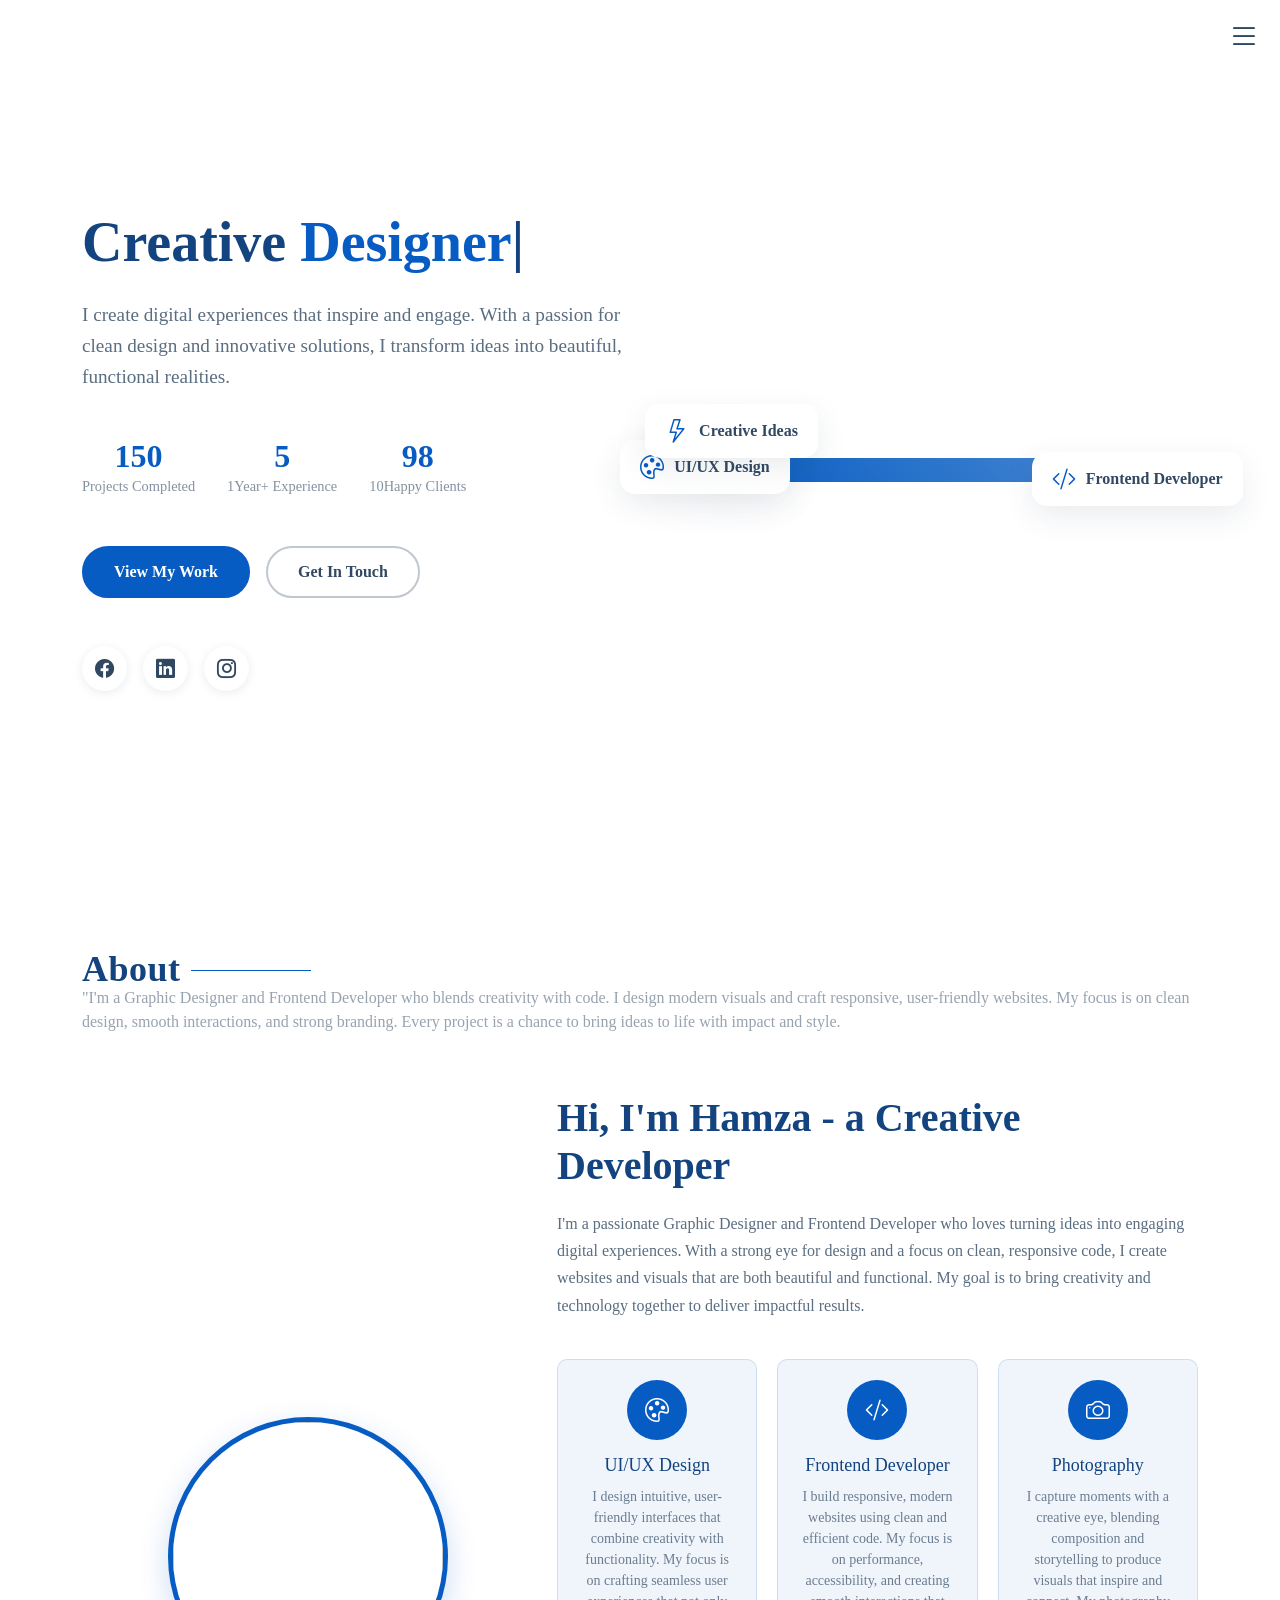
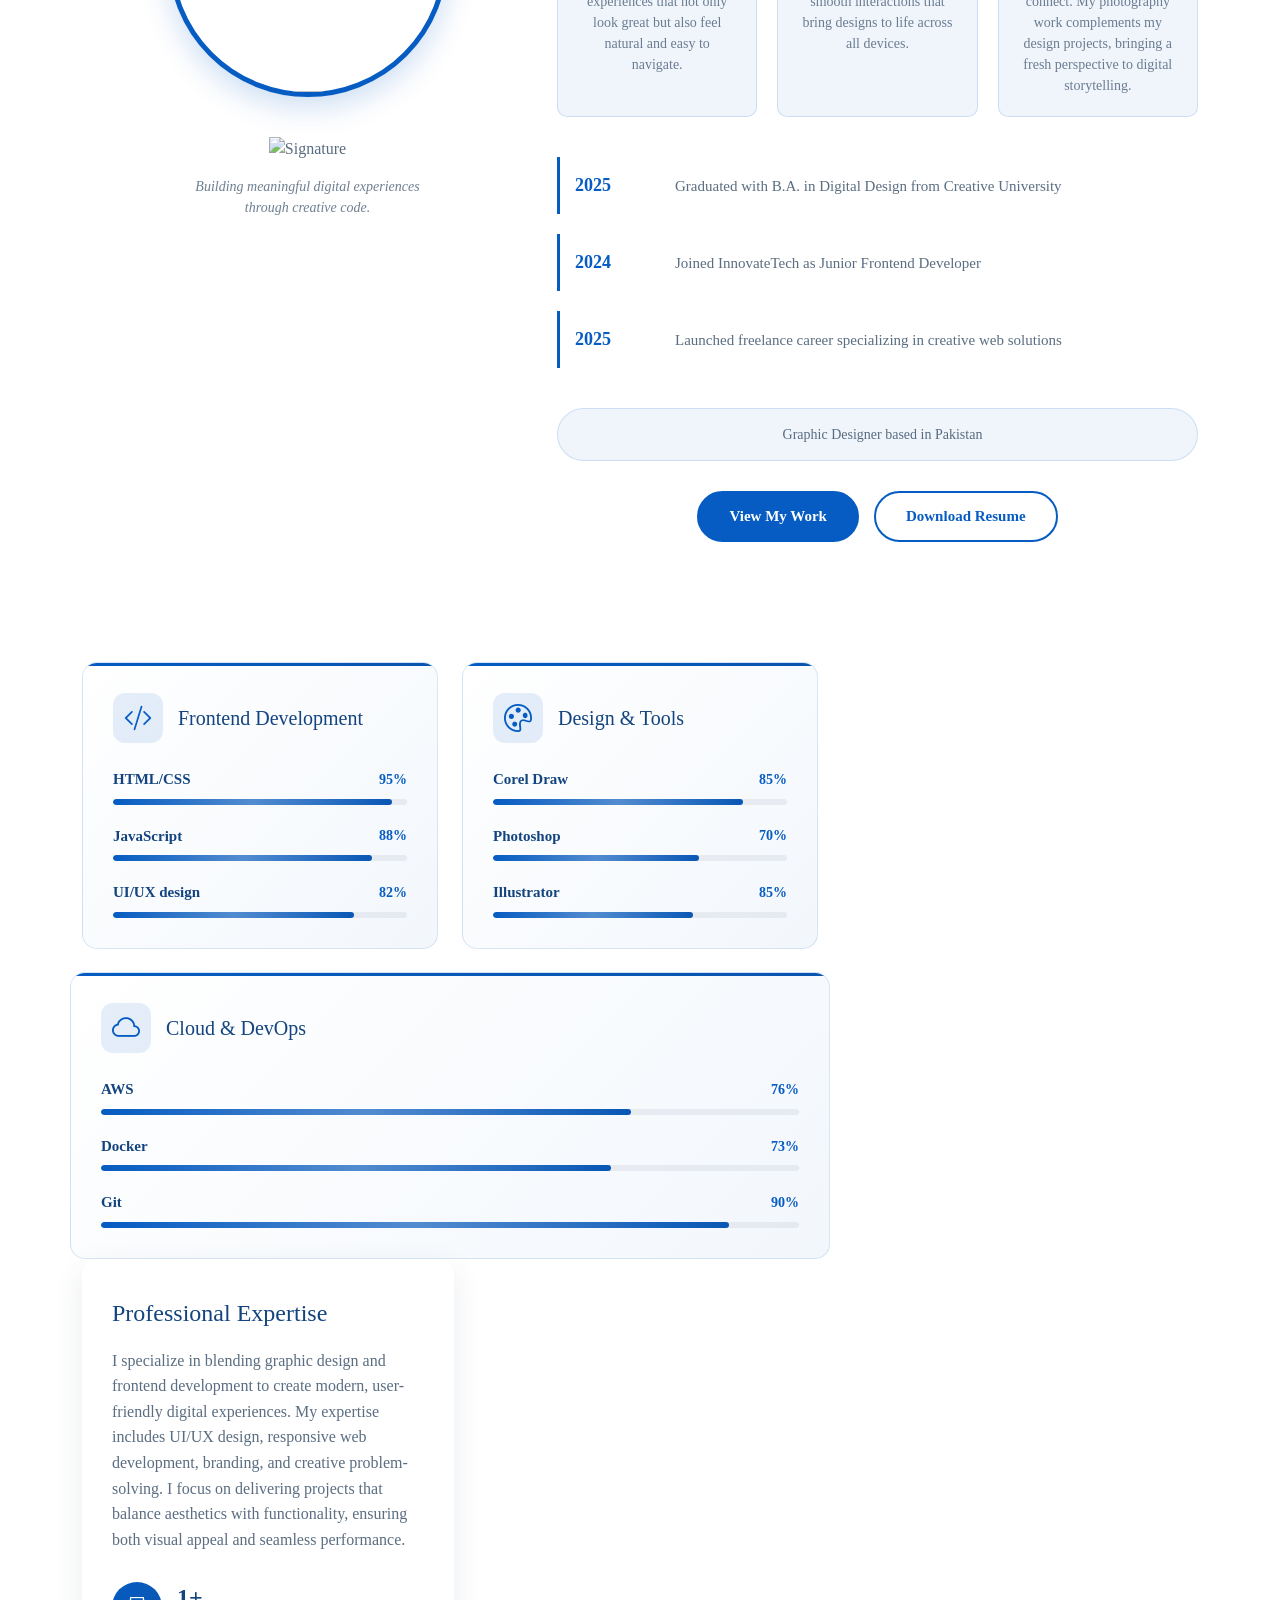
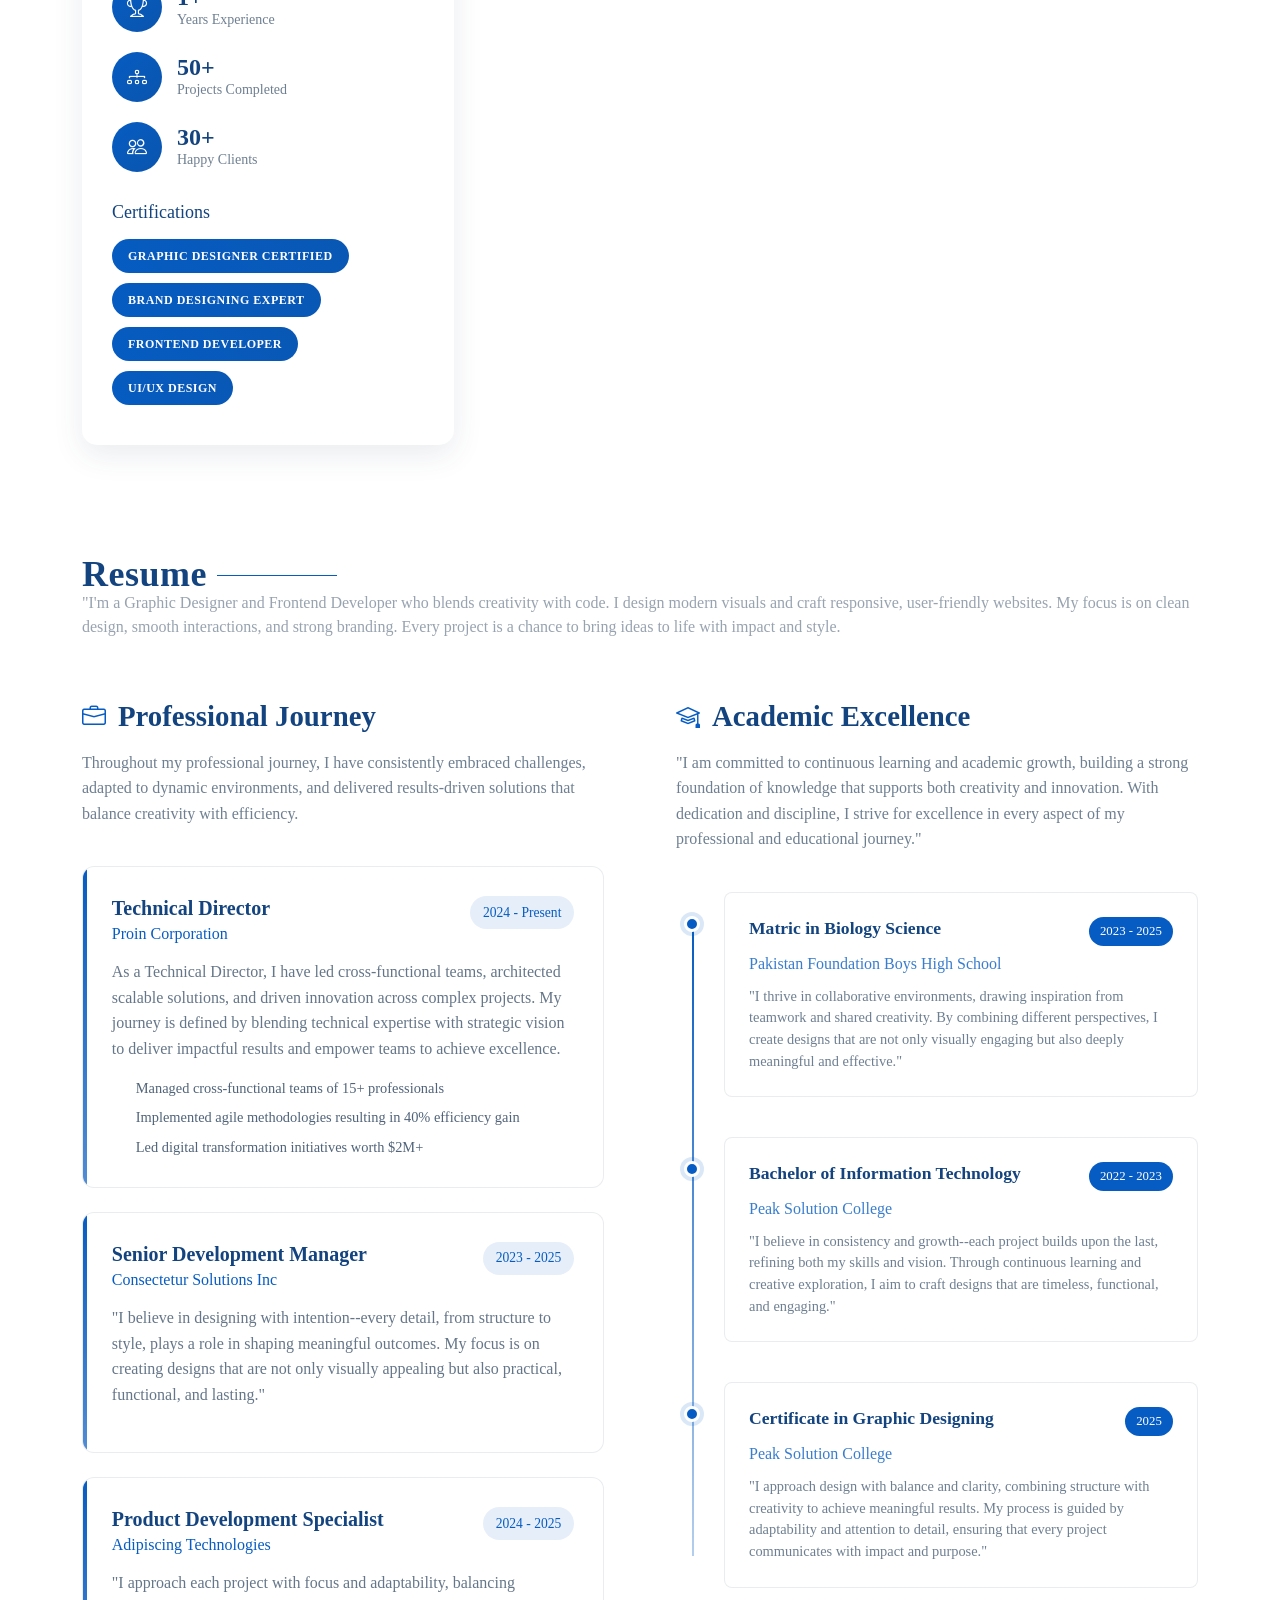
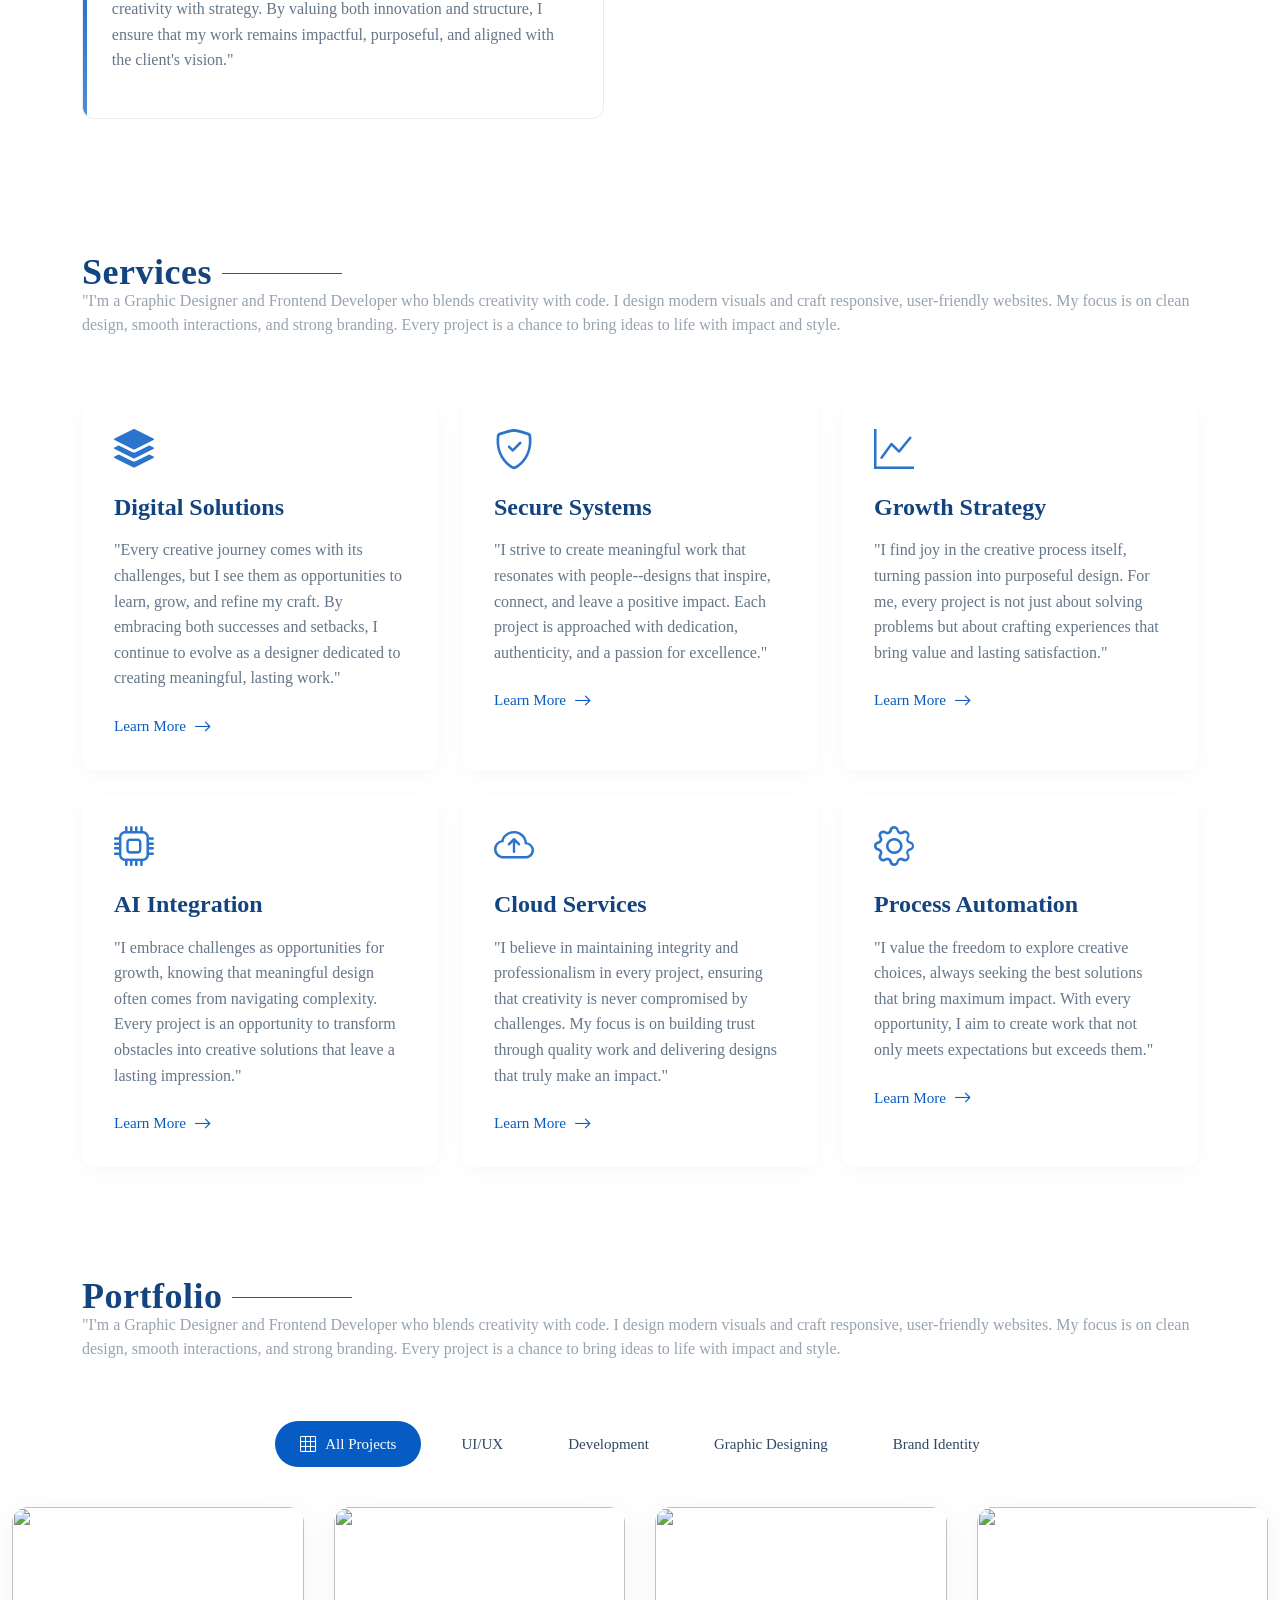
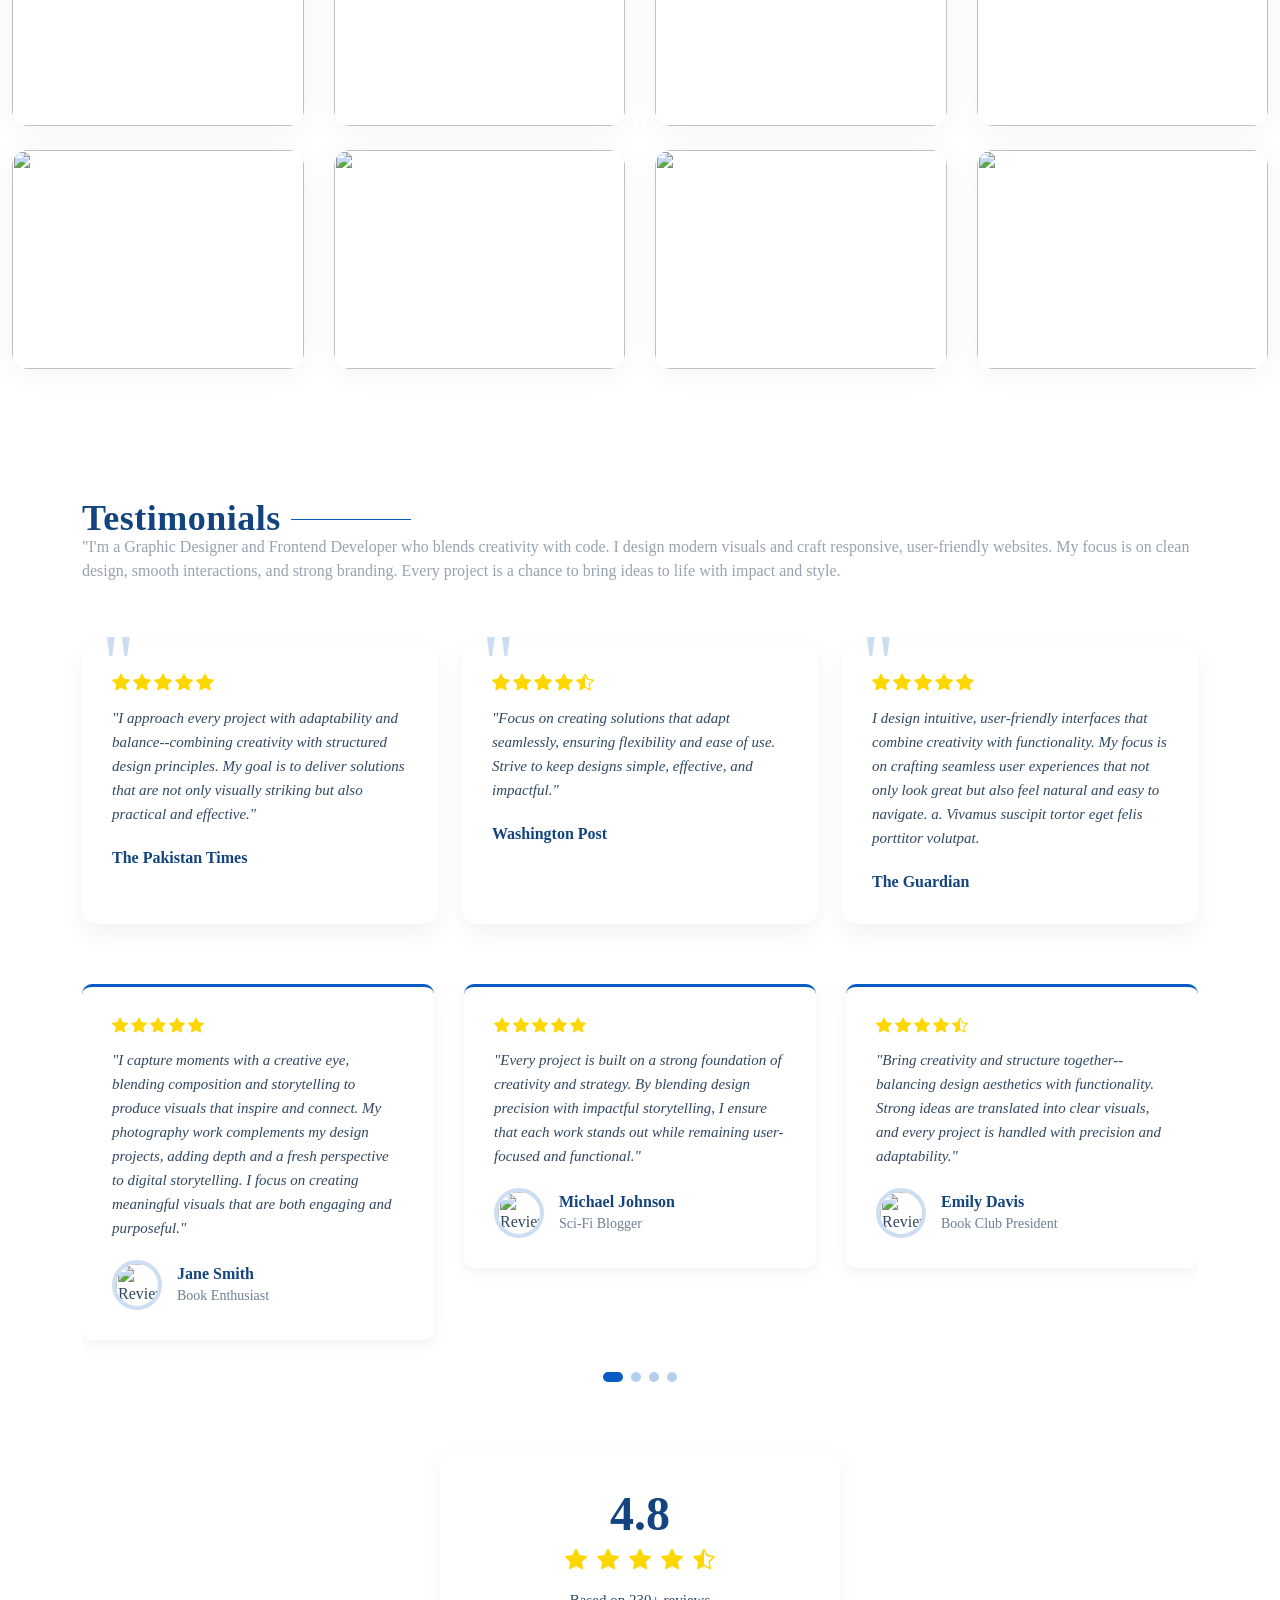
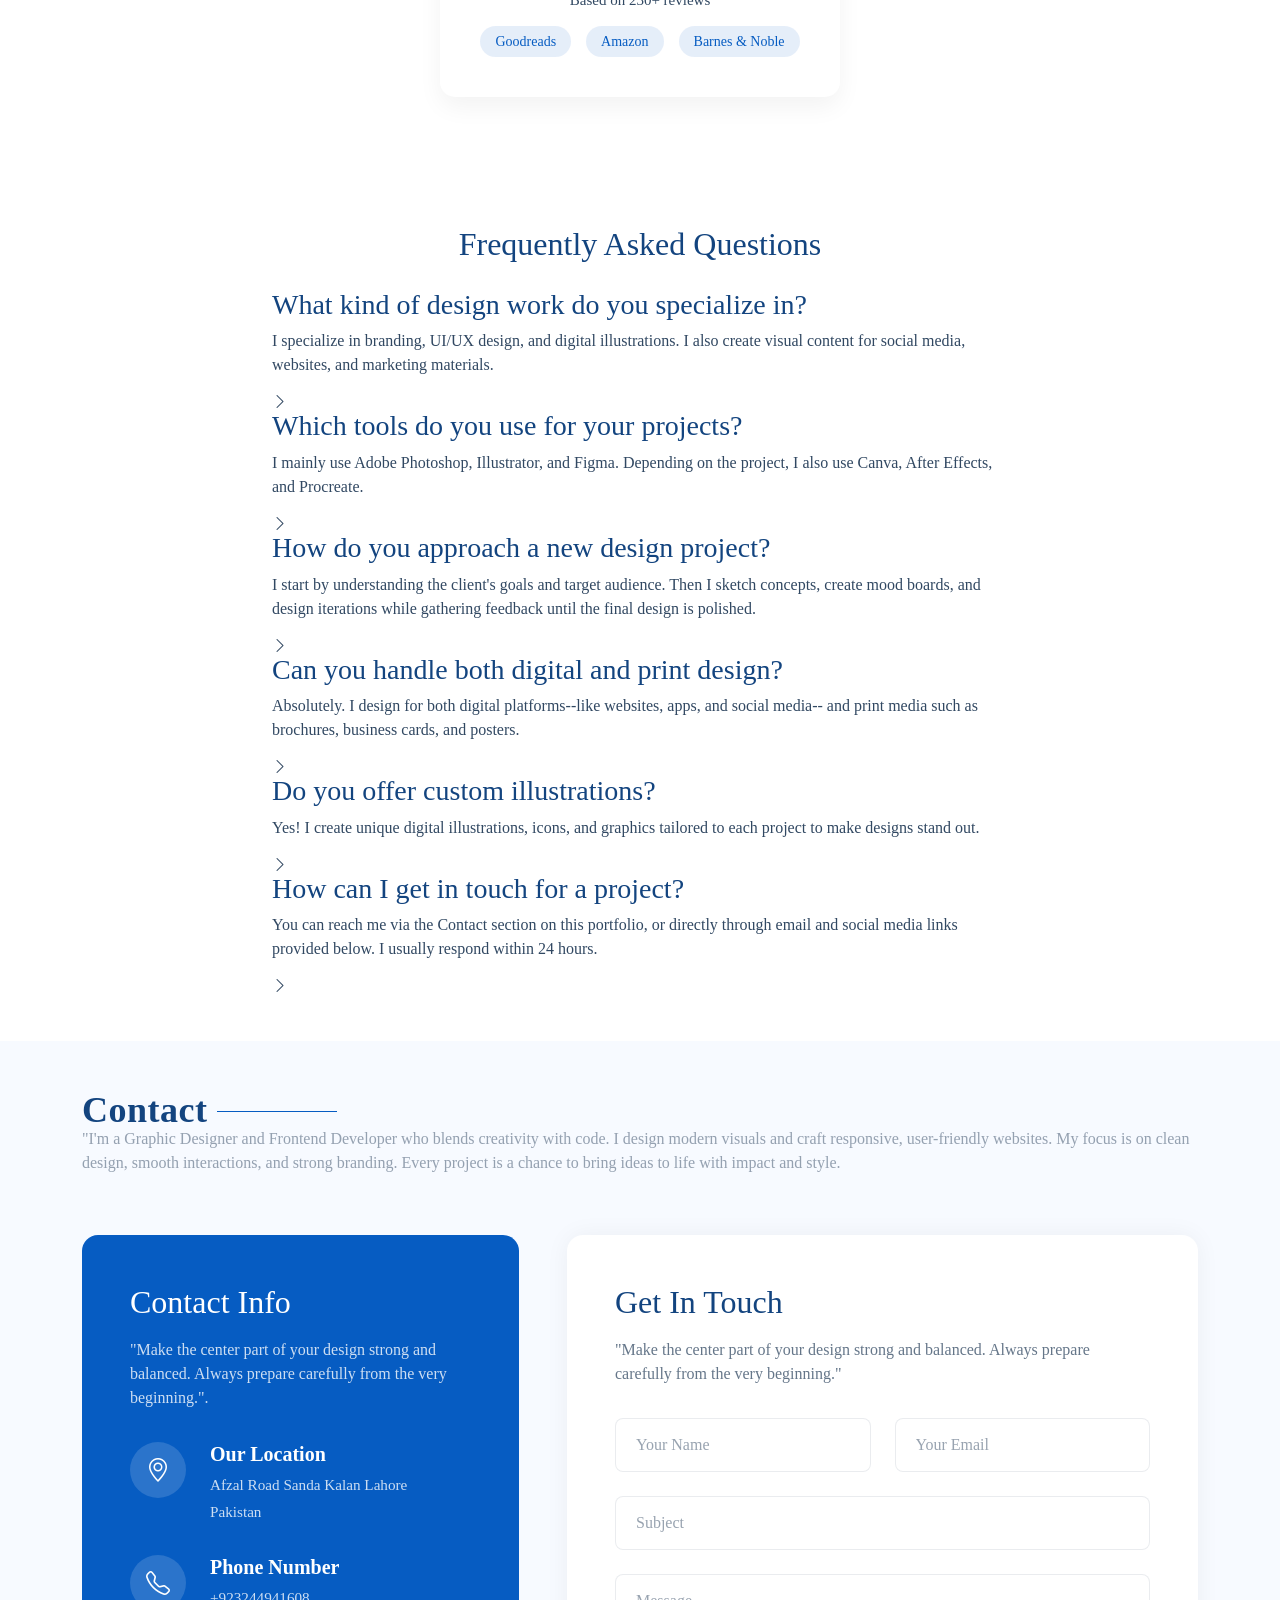
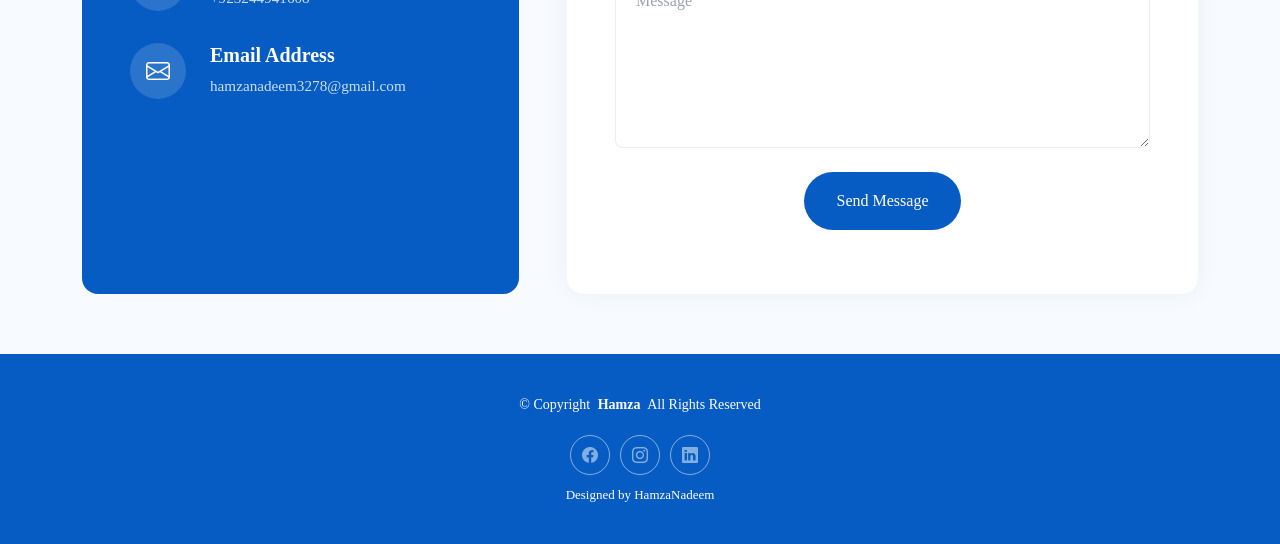
==== index.html @ 754964da "Add files via upload" ====
<meta name='viewport' content='width=device-width, initial-scale=1'/><meta name='viewport' content='width=device-width, initial-scale=1'/><meta name='viewport' content='width=device-width, initial-scale=1'/><meta name='viewport' content='width=device-width, initial-scale=1'/><meta name='viewport' content='width=device-width, initial-scale=1'/><meta name='viewport' content='width=device-width, initial-scale=1'/><!DOCTYPE html>
<html lang="en">

<head>
  <meta charset="utf-8">
  <meta content="width=device-width, initial-scale=1.0" name="viewport">
  <title>Hamza Nadeem – Graphic Designer & Portfolio</title>
<meta name="description" content="Explore the creative portfolio of Hamza Nadeem, a graphic designer passionate about branding, digital design, and modern web experiences.">
<meta name="keywords" content="Hamza Nadeem, Graphic Designer, Portfolio, Branding, Web Design, Digital Art, Creative Design">
<meta name="author" content="Hamza Nadeem">
<meta name="viewport" content="width=device-width, initial-scale=1.0">
<meta name="robots" content="index, follow">

  <!-- Favicons -->
  <link href="favicon.png" rel="icon">
  <link href="apple-touch-icon.png" rel="apple-touch-icon">

  <!-- Fonts -->
  <link href="https://fonts.googleapis.com" rel="preconnect">
  <link href="https://fonts.gstatic.com" rel="preconnect" crossorigin>
  <link href="https://fonts.googleapis.com/css2?family=Roboto:ital,wght@0,100;0,300;0,400;0,500;0,700;0,900;1,100;1,300;1,400;1,500;1,700;1,900&family=Open+Sans:ital,wght@0,300;0,400;0,500;0,600;0,700;0,800;1,300;1,400;1,500;1,600;1,700;1,800&family=Quicksand:wght@300;400;500;600;700&display=swap" rel="stylesheet">

  <!-- CSS Files -->
  <link href="bootstrap.min.css" rel="stylesheet">
<link rel="stylesheet" href="https://cdn.jsdelivr.net/npm/bootstrap-icons@1.11.3/font/bootstrap-icons.min.css">
  <link href="aos.css" rel="stylesheet">
  <link href="glightbox.min.css" rel="stylesheet">
  <link href="swiper-bundle.min.css" rel="stylesheet">

  <!-- Main CSS File -->
  <link href="main.css" rel="stylesheet">

</head>

<body class="index-page">

  <header id="header" class="header d-flex align-items-center fixed-top">
    <div class="container-fluid position-relative d-flex align-items-center justify-content-between">

      <a href="index.html" class="logo d-flex align-items-center">
        <!-- Uncomment the line below if you also wish to use an image logo -->
        <!-- <img src="logo.jpg" alt=""> -->
        <!-- Uncomment the line below if you also wish to use an text logo -->
        <!-- <h1 class="sitename">Style</h1>  -->
      </a>

      <nav id="navmenu" class="navmenu">

        <div class="profile-img">
          <img src="profile-square-1.webp" alt="" class="img-fluid rounded-circle">
        </div>

        <a href="index.html" class="logo d-flex align-items-center justify-content-center active">
          <!-- Uncomment the line below if you also wish to use an image logo -->
          <!-- <img src="logo.webp" alt=""> -->
          <h1 class="sitename">Hamza Nadeem </h1>
        </a>

        <div class="social-links text-center">
          <a href="https://www.facebook.com/share/1CDxB8gVtC/" class="facebook"><i class="bi bi-facebook"></i></a>
          <a href="https://www.instagram.com/hamza_nadeem1356?igsh=MWp4OHIwMzUwNXIyZg==&utm_source=ig_contact_invite" class="instagram"><i class="bi bi-instagram"></i></a>
          <a href="https://www.linkedin.com/in/nadeem-nadeem-419755366?utm_source=share&utm_campaign=share_via&utm_content=profile&utm_medium=android_app" class="linkedin"><i class="bi bi-linkedin"></i></a>
        </div>

        <ul>
          <li><a href="#hero">Home</a></li>
          <li><a href="#about">About</a></li>
          <li><a href="#resume">Resume</a></li>
          <li><a href="#portfolio">Portfolio</a></li>
          <li><a href="#services">Services</a></li>
          <li class="dropdown"><a href="#"><span>Dropdown</span> <i class="bi bi-chevron-down toggle-dropdown"></i></a>
            <ul>
              <li><a href="#">Dropdown 1</a></li>
              <li class="dropdown"><a href="#"><span>Deep Dropdown</span> <i class="bi bi-chevron-down toggle-dropdown"></i></a>
                <ul>
                  <li><a href="#">Deep Dropdown 1</a></li>
                  <li><a href="#">Deep Dropdown 2</a></li>
                  <li><a href="#">Deep Dropdown 3</a></li>
                  <li><a href="#">Deep Dropdown 4</a></li>
                  <li><a href="#">Deep Dropdown 5</a></li>
                </ul>
              </li>
              <li><a href="#">Dropdown 2</a></li>
              <li><a href="#">Dropdown 3</a></li>
              <li><a href="#">Dropdown 4</a></li>
            </ul>
          </li>
          <li><a href="#contact">Contact</a></li>
        </ul>
        <i class="mobile-nav-toggle d-xl-none bi bi-list"></i>
      </nav>

    </div>
  </header>

  <main class="main">

    <!-- Hero Section -->
    <section id="hero" class="hero section">

      <div class="container">
        <div class="row g-0 align-items-center">

          <div class="col-lg-6 hero-content" data-aos="fade-right" data-aos-delay="100">
            <div class="content-wrapper">
              <h1 class="hero-title">Creative <span class="typed" data-typed-items="Designer, Developer, Freelancer, "></span></h1>
              <p class="lead">I create digital experiences that inspire and engage. With a passion for clean design and innovative solutions, I transform ideas into beautiful, functional realities.</p>

              <div class="hero-stats" data-aos="fade-up" data-aos-delay="200">
                <div class="stat-item">
                  <span class="purecounter" data-purecounter-start="0" data-purecounter-end="150" data-purecounter-duration="2">0</span>
                  <span class="stat-label">Projects Completed</span>
                </div>
                <div class="stat-item">
                  <span class="purecounter" data-purecounter-start="0" data-purecounter-end="5" data-purecounter-duration="2">0</span>
                  <span class="stat-label">1Year+ Experience</span>
                </div>
                <div class="stat-item">
                  <span class="purecounter" data-purecounter-start="0" data-purecounter-end="98" data-purecounter-duration="2">0</span>
                  <span class="stat-label">10Happy Clients</span>
                </div>
              </div>

              <div class="hero-actions" data-aos="fade-up" data-aos-delay="300">
                <a href="#portfolio" class="btn btn-primary">View My Work</a>
                <a href="#contact" class="btn btn-outline">Get In Touch</a>
              </div>

              <div class="social-links" data-aos="fade-up" data-aos-delay="400">
                <a href="https://www.facebook.com/share/1CDxB8gVtC/"><i class="bi bi-facebook"></i></a>
                <a href="https://www.linkedin.com/in/nadeem-nadeem-419755366?utm_source=share&utm_campaign=share_via&utm_content=profile&utm_medium=android_app"><i class="bi bi-linkedin"></i></a>
                <a href="https://www.instagram.com/hamza_nadeem1356?igsh=MWp4OHIwMzUwNXIyZg==&utm_source=ig_contact_invite"><i class="bi bi-instagram"></i></a>
              </div>
            </div>
          </div>

          <div class="col-lg-6 hero-image" data-aos="fade-left" data-aos-delay="200">
            <div class="image-container">
              <div class="floating-elements">
                <div class="floating-card card-1" data-aos="zoom-in" data-aos-delay="300">
                  <i class="bi bi-palette"></i>
                  <span>UI/UX Design</span>
                </div>
                <div class="floating-card card-2" data-aos="zoom-in" data-aos-delay="400">
                  <i class="bi bi-code-slash"></i>
                  <span>Frontend Developer</span>
                </div>
                <div class="floating-card card-3" data-aos="zoom-in" data-aos-delay="500">
                  <i class="bi bi-lightning"></i>
                  <span>Creative Ideas</span>
                </div>
              </div>
              <img src="profile-square-1.webp" alt="Portfolio Hero" class="img-fluid hero-main-image">
              <div class="image-overlay"></div>
            </div>
          </div>

        </div>
      </div>

    </section><!-- /Hero Section -->

    <!-- About Section -->
    <section id="about" class="about section">

      <!-- Section Title -->
      <div class="container section-title">
        <h2>About</h2>
        <p>"I'm a Graphic Designer and Frontend Developer who blends creativity with code.
I design modern visuals and craft responsive, user-friendly websites.
My focus is on clean design, smooth interactions, and strong branding.
Every project is a chance to bring ideas to life with impact and style.</p>
      </div><!-- End Section Title -->

      <div class="container" data-aos="fade-up" data-aos-delay="100">

        <div class="row align-items-center">

          <div class="col-lg-5" data-aos="fade-right" data-aos-delay="200">
            <div class="profile-image-wrapper">
              <div class="profile-image">
                <img src="profile-square-1.webp" alt="Profile" class="img-fluid">
              </div>
              <div class="signature-section">
                <img src="signature-1.webp" alt="Signature" class="signature">
                <p class="quote">Building meaningful digital experiences through creative code.</p>
              </div>
            </div>
          </div>

          <div class="col-lg-7" data-aos="fade-left" data-aos-delay="300">
            <div class="about-content">
              <div class="intro">
                <h2>Hi, I'm Hamza - a Creative Developer</h2>
                <p>I'm a passionate Graphic Designer and Frontend Developer who loves turning ideas into engaging digital experiences. With a strong eye for design and a focus on clean, responsive code, I create websites and visuals that are both beautiful and functional. My goal is to bring creativity and technology together to deliver impactful results.
</p>
              </div>

              <div class="skills-grid">
                <div class="skill-item" data-aos="zoom-in" data-aos-delay="400">
                  <div class="skill-icon">
                    <i class="bi bi-palette"></i>
                  </div>
                  <h4>UI/UX Design</h4>
                  <p>I design intuitive, user-friendly interfaces that combine creativity with functionality. My focus is on crafting seamless user experiences that not only look great but also feel natural and easy to navigate.</p>
                </div>
                <div class="skill-item" data-aos="zoom-in" data-aos-delay="450">
                  <div class="skill-icon">
                    <i class="bi bi-code-slash"></i>
                  </div>
                  <h4>Frontend Developer</h4>
                  <p>I build responsive, modern websites using clean and efficient code. My focus is on performance, accessibility, and creating smooth interactions that bring designs to life across all devices.</p>
                </div>
                <div class="skill-item" data-aos="zoom-in" data-aos-delay="500">
                  <div class="skill-icon">
                    <i class="bi bi-camera"></i>
                  </div>
                  <h4>Photography</h4>
                  <p>I capture moments with a creative eye, blending composition and storytelling to produce visuals that inspire and connect. My photography work complements my design projects, bringing a fresh perspective to digital storytelling.</p>
                </div>
              </div>

              <div class="journey-timeline" data-aos="fade-up" data-aos-delay="300">
                <div class="timeline-item">
                  <div class="year">2025</div>
                  <div class="description">Graduated with B.A. in Digital Design from Creative University</div>
                </div>
                <div class="timeline-item">
                  <div class="year">2024</div>
                  <div class="description">Joined InnovateTech as Junior Frontend Developer</div>
                </div>
                <div class="timeline-item">
                  <div class="year">2025</div>
                  <div class="description">Launched freelance career specializing in creative web solutions</div>
                </div>
              </div>

              <div class="cta-section" data-aos="fade-up" data-aos-delay="400">
                <div class="fun-fact">
                  <span class="emoji"></span>
                  <span class="text">Graphic Designer  based in Pakistan</span>
                </div>
                <div class="action-buttons">
                  <a href="#portfolio" class="btn btn-primary">View My Work</a>
                  <a href="resume.jpg" class="btn btn-outline">Download Resume</a>
                </div>
              </div>

            </div>
          </div>

        </div>

      </div>

    </section><!-- /About Section -->

    <!-- Skills Section -->
    <section id="skills" class="skills section">

      <div class="container" data-aos="fade-up" data-aos-delay="100">

        <div class="row">
          <div class="col-lg-8">
            <div class="skills-grid">
              <div class="row g-4">
                <div class="col-md-6" data-aos="flip-left" data-aos-delay="200">
                  <div class="skill-card">
                    <div class="skill-header">
                      <i class="bi bi-code-slash"></i>
                      <h3>Frontend Development</h3>
                    </div>
                    <div class="skills-animation">
                      <div class="skill-item">
                        <div class="skill-info">
                          <span class="skill-name">HTML/CSS</span>
                          <span class="skill-percentage">95%</span>
                        </div>
                        <div class="skill-bar progress">
                          <div class="progress-bar" role="progressbar" aria-valuenow="95" aria-valuemin="0" aria-valuemax="100"></div>
                        </div>
                      </div>

                      <div class="skill-item">
                        <div class="skill-info">
                          <span class="skill-name">JavaScript</span>
                          <span class="skill-percentage">88%</span>
                        </div>
                        <div class="skill-bar progress">
                          <div class="progress-bar" role="progressbar" aria-valuenow="88" aria-valuemin="0" aria-valuemax="100"></div>
                        </div>
                      </div>

                      <div class="skill-item">
                        <div class="skill-info">
                          <span class="skill-name">UI/UX design</span>
                          <span class="skill-percentage">82%</span>
                        </div>
                        <div class="skill-bar progress">
                          <div class="progress-bar" role="progressbar" aria-valuenow="82" aria-valuemin="0" aria-valuemax="100"></div>
                        </div>
                      </div>
                    </div>
                  </div><!-- End Frontend Card -->
                </div>

                <div class="col-md-6" data-aos="flip-left" data-aos-delay="400">
                  <div class="skill-card">
                    <div class="skill-header">
                      <i class="bi bi-palette"></i>
                      <h3>Design &amp; Tools</h3>
                    </div>
                    <div class="skills-animation">
                      <div class="skill-item">
                        <div class="skill-info">
                          <span class="skill-name">Corel Draw</span>
                          <span class="skill-percentage">85%</span>
                        </div>
                        <div class="skill-bar progress">
                          <div class="progress-bar" role="progressbar" aria-valuenow="85" aria-valuemin="0" aria-valuemax="100"></div>
                        </div>
                      </div>

                      <div class="skill-item">
                        <div class="skill-info">
                          <span class="skill-name">Photoshop</span>
                          <span class="skill-percentage">70%</span>
                        </div>
                        <div class="skill-bar progress">
                          <div class="progress-bar" role="progressbar" aria-valuenow="70" aria-valuemin="0" aria-valuemax="100"></div>
                        </div>
                      </div>

                      <div class="skill-item">
                        <div class="skill-info">
                          <span class="skill-name">Illustrator</span>
                          <span class="skill-percentage">85%</span>
                        </div>
                        <div class="skill-bar progress">
                          <div class="progress-bar" role="progressbar" aria-valuenow="68" aria-valuemin="0" aria-valuemax="100"></div>
                        </div>
                      </div>
                    </div>
                  </div><!-- End Design Card -->
                </div>

                      <div class="skill-card">
                    <div class="skill-header">
                      <i class="bi bi-cloud"></i>
                      <h3>Cloud &amp; DevOps</h3>
                    </div>
                    <div class="skills-animation">
                      <div class="skill-item">
                        <div class="skill-info">
                          <span class="skill-name">AWS</span>
                          <span class="skill-percentage">76%</span>
                        </div>
                        <div class="skill-bar progress">
                          <div class="progress-bar" role="progressbar" aria-valuenow="76" aria-valuemin="0" aria-valuemax="100"></div>
                        </div>
                      </div>

                      <div class="skill-item">
                        <div class="skill-info">
                          <span class="skill-name">Docker</span>
                          <span class="skill-percentage">73%</span>
                        </div>
                        <div class="skill-bar progress">
                          <div class="progress-bar" role="progressbar" aria-valuenow="73" aria-valuemin="0" aria-valuemax="100"></div>
                        </div>
                      </div>

                      <div class="skill-item">
                        <div class="skill-info">
                          <span class="skill-name">Git</span>
                          <span class="skill-percentage">90%</span>
                        </div>
                        <div class="skill-bar progress">
                          <div class="progress-bar" role="progressbar" aria-valuenow="90" aria-valuemin="0" aria-valuemax="100"></div>
                        </div>
                      </div>
                    </div>
                  </div><!-- End DevOps Card -->
                </div>
              </div>
            </div><!-- End Skills Grid -->
          </div>

          <div class="col-lg-4">
            <div class="skills-summary" data-aos="fade-left" data-aos-delay="200">
              <h3>Professional Expertise</h3>
              <p>I specialize in blending graphic design and frontend development to create modern, user-friendly digital experiences. My expertise includes UI/UX design, responsive web development, branding, and creative problem-solving. I focus on delivering projects that balance aesthetics with functionality, ensuring both visual appeal and seamless performance.</p>

              <div class="summary-stats">
                <div class="stat-item" data-aos="zoom-in" data-aos-delay="300">
                  <div class="stat-circle">
                    <i class="bi bi-trophy"></i>
                  </div>
                  <div class="stat-info">
                    <span class="stat-number">1+</span>
                    <span class="stat-label">Years Experience</span>
                  </div>
                </div>

                <div class="stat-item" data-aos="zoom-in" data-aos-delay="400">
                  <div class="stat-circle">
                    <i class="bi bi-diagram-3"></i>
                  </div>
                  <div class="stat-info">
                    <span class="stat-number">50+</span>
                    <span class="stat-label">Projects Completed</span>
                  </div>
                </div>

                <div class="stat-item" data-aos="zoom-in" data-aos-delay="500">
                  <div class="stat-circle">
                    <i class="bi bi-people"></i>
                  </div>
                  <div class="stat-info">
                    <span class="stat-number">30+</span>
                    <span class="stat-label">Happy Clients</span>
                  </div>
                </div>
              </div>

              <div class="skills-badges" data-aos="fade-up" data-aos-delay="600">
                <h4>Certifications</h4>
                <div class="badge-list">
                  <div class="skill-badge">Graphic Designer Certified</div>
                  <div class="skill-badge">Brand Designing Expert</div>
                  <div class="skill-badge">Frontend Developer</div>
                  <div class="skill-badge">UI/UX Design</div>
                </div>
              </div>
            </div><!-- End Skills Summary -->
          </div>
        </div>

      </div>

    </section><!-- /Skills Section -->

    <!-- Resume Section -->
    <section id="resume" class="resume section">

      <!-- Section Title -->
      <div class="container section-title">
        <h2>Resume</h2>
        <p>"I'm a Graphic Designer and Frontend Developer who blends creativity with code.
I design modern visuals and craft responsive, user-friendly websites.
My focus is on clean design, smooth interactions, and strong branding.
Every project is a chance to bring ideas to life with impact and style.</p>
      </div><!-- End Section Title -->

      <div class="container" data-aos="fade-up" data-aos-delay="100">

        <div class="row">
          <div class="col-lg-6" data-aos="fade-right" data-aos-delay="200">
            <div class="experience-section">
              <div class="section-header">
                <h2><i class="bi bi-briefcase"></i> Professional Journey</h2>
                <p class="section-subtitle">Throughout my professional journey, I have consistently embraced challenges, adapted to dynamic environments, and delivered results-driven solutions that balance creativity with efficiency.</p>
              </div>

              <div class="experience-cards">
                <div class="experience-card" data-aos="zoom-in" data-aos-delay="300">
                  <div class="card-header">
                    <div class="role-info">
                      <h3>Technical Director</h3>
                      <h4>Proin Corporation</h4>
                    </div>
                    <span class="duration">2024 - Present</span>
                  </div>
                  <div class="card-body">
                    <p>As a Technical Director, I have led cross-functional teams, architected scalable solutions, and driven innovation across complex projects. My journey is defined by blending technical expertise with strategic vision to deliver impactful results and empower teams to achieve excellence.</p>
                    <ul class="achievements">
                      <li>Managed cross-functional teams of 15+ professionals</li>
                      <li>Implemented agile methodologies resulting in 40% efficiency gain</li>
                      <li>Led digital transformation initiatives worth $2M+</li>
                    </ul>
                  </div>
                </div>

                <div class="experience-card" data-aos="zoom-in" data-aos-delay="400">
                  <div class="card-header">
                    <div class="role-info">
                      <h3>Senior Development Manager</h3>
                      <h4>Consectetur Solutions Inc</h4>
                    </div>
                    <span class="duration">2023 - 2025</span>
                  </div>
                  <div class="card-body">
                    <p>"I believe in designing with intention--every detail, from structure to style, plays a role in shaping meaningful outcomes. My focus is on creating designs that are not only visually appealing but also practical, functional, and lasting."</p>
                  </div>
                </div>

                <div class="experience-card" data-aos="zoom-in" data-aos-delay="500">
                  <div class="card-header">
                    <div class="role-info">
                      <h3>Product Development Specialist</h3>
                      <h4>Adipiscing Technologies</h4>
                    </div>
                    <span class="duration">2024 - 2025 </span>
                  </div>
                  <div class="card-body">
                    <p>"I approach each project with focus and adaptability, balancing creativity with strategy. By valuing both innovation and structure, I ensure that my work remains impactful, purposeful, and aligned with the client's vision."</p>
                  </div>
                </div>
              </div>
            </div>
          </div>

          <div class="col-lg-6" data-aos="fade-left" data-aos-delay="200">
            <div class="education-section">
              <div class="section-header">
                <h2><i class="bi bi-mortarboard"></i> Academic Excellence</h2>
                <p class="section-subtitle">"I am committed to continuous learning and academic growth, building a strong foundation of knowledge that supports both creativity and innovation. With dedication and discipline, I strive for excellence in every aspect of my professional and educational journey."</p>
              </div>

              <div class="education-timeline">
                <div class="timeline-track"></div>

                <div class="education-item" data-aos="slide-up" data-aos-delay="300">
                  <div class="timeline-marker"></div>
                  <div class="education-content">
                    <div class="degree-header">
                      <h3>Matric in Biology Science</h3>
                      <span class="year">2023 - 2025</span>
                    </div>
                    <h4 class="institution">Pakistan Foundation Boys High School</h4>
                    <p>"I thrive in collaborative environments, drawing inspiration from teamwork and shared creativity. By combining different perspectives, I create designs that are not only visually engaging but also deeply meaningful and effective."</p>
                  </div>
                </div>

                <div class="education-item" data-aos="slide-up" data-aos-delay="400">
                  <div class="timeline-marker"></div>
                  <div class="education-content">
                    <div class="degree-header">
                      <h3>Bachelor of Information Technology</h3>
                      <span class="year">2022 - 2023</span>
                    </div>
                    <h4 class="institution">Peak Solution College</h4>
                    <p>"I believe in consistency and growth--each project builds upon the last, refining both my skills and vision. Through continuous learning and creative exploration, I aim to craft designs that are timeless, functional, and engaging."</p>
                  </div>
                </div>

                <div class="education-item" data-aos="slide-up" data-aos-delay="500">
                  <div class="timeline-marker"></div>
                  <div class="education-content">
                    <div class="degree-header">
                      <h3>Certificate in Graphic Designing</h3>
                      <span class="year">2025</span>
                    </div>
                    <h4 class="institution">Peak Solution College </h4>
                    <p>"I approach design with balance and clarity, combining structure with creativity to achieve meaningful results. My process is guided by adaptability and attention to detail, ensuring that every project communicates with impact and purpose."</p>
                  </div>
                </div>
              </div>
            </div>
          </div>
        </div>

      </div>

    </section><!-- /Resume Section -->

    <!-- Services Section -->
    <section id="services" class="services section">

      <!-- Section Title -->
      <div class="container section-title">
        <h2>Services</h2>
        <p>"I'm a Graphic Designer and Frontend Developer who blends creativity with code.
I design modern visuals and craft responsive, user-friendly websites.
My focus is on clean design, smooth interactions, and strong branding.
Every project is a chance to bring ideas to life with impact and style.</p>
      </div><!-- End Section Title -->

      <div class="container" data-aos="fade-up" data-aos-delay="100">

        <div class="row g-4">

          <!-- Card 1 -->
          <div class="col-lg-4 col-md-6" data-aos="fade-up" data-aos-delay="100">
            <div class="service-item">
              <div class="icon">
                <i class="bi bi-stack"></i>
              </div>
              <h3>Digital Solutions</h3>
              <p>"Every creative journey comes with its challenges, but I see them as opportunities to learn, grow, and refine my craft. By embracing both successes and setbacks, I continue to evolve as a designer dedicated to creating meaningful, lasting work."</p>
              <div class="card-links">
                <a href="#services" class="link-item">
                  Learn More
                  <i class="bi bi-arrow-right"></i>
                </a>
              </div>
            </div>
          </div><!-- End Service Item -->

          <!-- Card 2 -->
          <div class="col-lg-4 col-md-6" data-aos="fade-up" data-aos-delay="200">
            <div class="service-item">
              <div class="icon">
                <i class="bi bi-shield-check"></i>
              </div>
              <h3>Secure Systems</h3>
              <p>"I strive to create meaningful work that resonates with people--designs that inspire, connect, and leave a positive impact. Each project is approached with dedication, authenticity, and a passion for excellence."</p>
              <div class="card-links">
                <a href="#contacts" class="link-item">
                  Learn More
                  <i class="bi bi-arrow-right"></i>
                </a>
              </div>
            </div>
          </div><!-- End Service Item -->

          <!-- Card 3 -->
          <div class="col-lg-4 col-md-6" data-aos="fade-up" data-aos-delay="300">
            <div class="service-item">
              <div class="icon">
                <i class="bi bi-graph-up"></i>
              </div>
              <h3>Growth Strategy</h3>
              <p>"I find joy in the creative process itself, turning passion into purposeful design. For me, every project is not just about solving problems but about crafting experiences that bring value and lasting satisfaction."</p>
              <div class="card-links">
                <a href="#" class="link-item">
                  Learn More
                  <i class="bi bi-arrow-right"></i>
                </a>
              </div>
            </div>
          </div><!-- End Service Item -->

          <!-- Card 4 -->
          <div class="col-lg-4 col-md-6" data-aos="fade-up" data-aos-delay="100">
            <div class="service-item">
              <div class="icon">
                <i class="bi bi-cpu"></i>
              </div>
              <h3>AI Integration</h3>
              <p>"I embrace challenges as opportunities for growth, knowing that meaningful design often comes from navigating complexity. Every project is an opportunity to transform obstacles into creative solutions that leave a lasting impression."</p>
              <div class="card-links">
                <a href="#" class="link-item">
                  Learn More
                  <i class="bi bi-arrow-right"></i>
                </a>
              </div>
            </div>
          </div><!-- End Service Item -->

          <!-- Card 5 -->
          <div class="col-lg-4 col-md-6" data-aos="fade-up" data-aos-delay="200">
            <div class="service-item">
              <div class="icon">
                <i class="bi bi-cloud-arrow-up"></i>
              </div>
              <h3>Cloud Services</h3>
              <p>"I believe in maintaining integrity and professionalism in every project, ensuring that creativity is never compromised by challenges. My focus is on building trust through quality work and delivering designs that truly make an impact."</p>
              <div class="card-links">
                <a href="#" class="link-item">
                  Learn More
                  <i class="bi bi-arrow-right"></i>
                </a>
              </div>
            </div>
          </div><!-- End Service Item -->

          <!-- Card 6 -->
          <div class="col-lg-4 col-md-6" data-aos="fade-up" data-aos-delay="300">
            <div class="service-item">
              <div class="icon">
                <i class="bi bi-gear"></i>
              </div>
              <h3>Process Automation</h3>
              <p>"I value the freedom to explore creative choices, always seeking the best solutions that bring maximum impact. With every opportunity, I aim to create work that not only meets expectations but exceeds them."</p>
              <div class="card-links">
                <a href="#" class="link-item">
                  Learn More
                  <i class="bi bi-arrow-right"></i>
                </a>
              </div>
            </div>
          </div><!-- End Service Item -->

        </div>

      </div>

    </section><!-- /Services Section -->

    <!-- Portfolio Section -->
    <section id="portfolio" class="portfolio section">

      <!-- Section Title -->
      <div class="container section-title">
        <h2>Portfolio</h2>
        <p>"I'm a Graphic Designer and Frontend Developer who blends creativity with code.
I design modern visuals and craft responsive, user-friendly websites.
My focus is on clean design, smooth interactions, and strong branding.
Every project is a chance to bring ideas to life with impact and style.</p>
      </div><!-- End Section Title -->

      <div class="container-fluid" data-aos="fade-up" data-aos-delay="100">

        <div class="isotope-layout" data-default-filter="*" data-layout="masonry" data-sort="original-order">

          <ul class="portfolio-filters isotope-filters" data-aos="fade-up" data-aos-delay="200">
            <li data-filter="*" class="filter-active">
              <i class="bi bi-grid-3x3"></i> All Projects
            </li>
            <li data-filter=".filter-ui">
              UI/UX
            </li>
            <li data-filter=".filter-development">
              Development
            </li>
            <li data-filter=".filter-Designing">
              Graphic Designing
            </li>
            <li data-filter=".filter-Identity">
              Brand Identity
            </li>
          </ul>

          <div class="row g-4 isotope-container" data-aos="fade-up" data-aos-delay="300">

            <div class="col-xl-3 col-lg-4 col-md-6 portfolio-item isotope-item filter-ui">
              <article class="portfolio-entry">
                <figure class="entry-image">
                  <img src="portfolio-1.webp" class="img-fluid" alt="" loading="lazy">
                  <div class="entry-overlay">
                    <div class="overlay-content">
                      <div class="entry-meta">UI/UX Design</div>
                      <h3 class="entry-title">Mobile Banking App</h3>
                      <div class="entry-links">
                        <a href="portfolio-1.webp" class="glightbox" data-gallery="portfolio-gallery-ui" data-glightbox="title: Mobile Banking App; description: I deliver well-structured, seamless designs that combine creativity with consistency to ensure exceptional user experiences.">
                          <i class="bi bi-arrows-angle-expand"></i>
                        </a>
                        <a href="portfolio-details.html">
                          <i class="bi bi-arrow-right"></i>
                        </a>
                      </div>
                    </div>
                  </div>
                </figure>
              </article>
            </div><!-- End Portfolio Item -->

            <div class="col-xl-3 col-lg-4 col-md-6 portfolio-item isotope-item filter-development">
              <article class="portfolio-entry">
                <figure class="entry-image">
                  <img src="portfolio-10.webp" class="img-fluid" alt="" loading="lazy">
                  <div class="entry-overlay">
                    <div class="overlay-content">
                      <div class="entry-meta">Development</div>
                      <h3 class="entry-title">E-Learning Platform</h3>
                      <div class="entry-links">
                        <a href="portfolio-10.webp" class="glightbox" data-gallery="portfolio-gallery-development" data-glightbox="title: E-Learning Platform; description: I bring a refined, user-centered approach to every project, combining elegance with functionality to achieve impactful results.">
                          <i class="bi bi-arrows-angle-expand"></i>
                        </a>
                        <a href="portfolio-details.html">
                          <i class="bi bi-arrow-right"></i>
                        </a>
                      </div>
                    </div>
                  </div>
                </figure>
              </article>
            </div><!-- End Portfolio Item -->

            <div class="col-xl-3 col-lg-4 col-md-6 portfolio-item isotope-item filter-photography">
              <article class="portfolio-entry">
                <figure class="entry-image">
                  <img src="portfolio-7.webp" class="img-fluid" alt="" loading="lazy">
                  <div class="entry-overlay">
                    <div class="overlay-content">
                      <div class="entry-meta">Graphic Designing</div>
                      <h3 class="entry-title"> Architecture</h3>
                      <div class="entry-links">
                        <a href="portfolio-7.webp" class="glightbox" data-gallery="portfolio-gallery-photography" data-glightbox="title: Urban Architecture; description: I focus on crafting solutions that prevent errors, enhance usability, and deliver seamless, enjoyable user experiences.">
                          <i class="bi bi-arrows-angle-expand"></i>
                        </a>
                        <a href="portfolio-details.html">
                          <i class="bi bi-arrow-right"></i>
                        </a>
                      </div>
                    </div>
                  </div>
                </figure>
              </article>
            </div><!-- End Portfolio Item -->

            <div class="col-xl-3 col-lg-4 col-md-6 portfolio-item isotope-item filter-marketing">
              <article class="portfolio-entry">
                <figure class="entry-image">
                  <img src="portfolio-4.webp" class="img-fluid" alt="" loading="lazy">
                  <div class="entry-overlay">
                    <div class="overlay-content">
                      <div class="entry-meta">Marketing</div>
                      <h3 class="entry-title">Social Media Campaign</h3>
                      <div class="entry-links">
                        <a href="portfolio-4.webp" class="glightbox" data-gallery="portfolio-gallery-marketing" data-glightbox="title: Social Media Campaign; description: I strive to create designs that not only delight users but also ensure reliability, usability, and lasting impact.">
                          <i class="bi bi-arrows-angle-expand"></i>
                        </a>
                        <a href="portfolio-details.html">
                          <i class="bi bi-arrow-right"></i>
                        </a>
                      </div>
                    </div>
                  </div>
                </figure>
              </article>
            </div><!-- End Portfolio Item -->

            <div class="col-xl-3 col-lg-4 col-md-6 portfolio-item isotope-item filter-ui">
              <article class="portfolio-entry">
                <figure class="entry-image">
                  <img src="portfolio-2.webp" class="img-fluid" alt="" loading="lazy">
                  <div class="entry-overlay">
                    <div class="overlay-content">
                      <div class="entry-meta">UI/UX Design</div>
                      <h3 class="entry-title">Smart Home Interface</h3>
                      <div class="entry-links">
                        <a href="portfolio-2.webp" class="glightbox" data-gallery="portfolio-gallery-ui" data-glightbox="title: Smart Home Interface; description: I am committed to delivering exceptional, user-focused designs that uphold the highest standards of quality and integrity.">
                          <i class="bi bi-arrows-angle-expand"></i>
                        </a>
                        <a href="portfolio-details.html">
                          <i class="bi bi-arrow-right"></i>
                        </a>
                      </div>
                    </div>
                  </div>
                </figure>
              </article>
            </div><!-- End Portfolio Item -->

            <div class="col-xl-3 col-lg-4 col-md-6 portfolio-item isotope-item filter-development">
              <article class="portfolio-entry">
                <figure class="entry-image">
                  <img src="portfolio-11.webp" class="img-fluid" alt="" loading="lazy">
                  <div class="entry-overlay">
                    <div class="overlay-content">
                      <div class="entry-meta">Development</div>
                      <h3 class="entry-title">Cloud Management System</h3>
                      <div class="entry-links">
                        <a href="portfolio-11.webp" class="glightbox" data-gallery="portfolio-gallery-development" data-glightbox="title: Cloud Management System; description: I design intuitive, user-friendly interfaces that blend creativity with functionality to deliver seamless, impactful user experiences.">
                          <i class="bi bi-arrows-angle-expand"></i>
                        </a>
                        <a href="portfolio-details.html">
                          <i class="bi bi-arrow-right"></i>
                        </a>
                      </div>
                    </div>
                  </div>
                </figure>
              </article>
            </div><!-- End Portfolio Item -->

            <div class="col-xl-3 col-lg-4 col-md-6 portfolio-item isotope-item filter-photography">
              <article class="portfolio-entry">
                <figure class="entry-image">
                  <img src="portfolio-8.webp" class="img-fluid" alt="" loading="lazy">
                  <div class="entry-overlay">
                    <div class="overlay-content">
                      <div class="entry-meta">Photography</div>
                      <h3 class="entry-title">Nature Collection</h3>
                      <div class="entry-links">
                        <a href="portfolio-8.webp" class="glightbox" data-gallery="portfolio-gallery-photography" data-glightbox="title: Nature Collection; description: Integer posuere erat a ante venenatis dapibus posuere velit aliquet.">
                          <i class="bi bi-arrows-angle-expand"></i>
                        </a>
                        <a href="portfolio-details.html">
                          <i class="bi bi-arrow-right"></i>
                        </a>
                      </div>
                    </div>
                  </div>
                </figure>
              </article>
            </div><!-- End Portfolio Item -->

            <div class="col-xl-3 col-lg-4 col-md-6 portfolio-item isotope-item filter-marketing">
              <article class="portfolio-entry">
                <figure class="entry-image">
                  <img src="portfolio-5.webp" class="img-fluid" alt="" loading="lazy">
                  <div class="entry-overlay">
                    <div class="overlay-content">
                      <div class="entry-meta">Marketing</div>
                      <h3 class="entry-title">Brand Strategy</h3>
                      <div class="entry-links">
                        <a href="portfolio-5.webp" class="glightbox" data-gallery="portfolio-gallery-marketing" data-glightbox="title: Brand Strategy; description: Fusce dapibus, tellus ac cursus commodo, tortor mauris condimentum.">
                          <i class="bi bi-arrows-angle-expand"></i>
                        </a>
                        <a href="portfolio-details.html">
                          <i class="bi bi-arrow-right"></i>
                        </a>
                      </div>
                    </div>
                  </div>
                </figure>
              </article>
            </div><!-- End Portfolio Item -->

          </div><!-- End Portfolio Container -->

        </div>

      </div>

    </section><!-- /Portfolio Section -->

    <!-- Testimonials Section -->
    <section id="testimonials" class="testimonials section">
      <!-- Section Title -->
      <div class="container section-title">
        <h2>Testimonials</h2>
        <p>"I'm a Graphic Designer and Frontend Developer who blends creativity with code.
I design modern visuals and craft responsive, user-friendly websites.
My focus is on clean design, smooth interactions, and strong branding.
Every project is a chance to bring ideas to life with impact and style.</p>
      </div><!-- End Section Title -->

      <div class="container" data-aos="fade-up" data-aos-delay="100">

        <div class="row">
          <div class="col-12">
            <div class="critic-reviews" data-aos="fade-up" data-aos-delay="300">
              <div class="row">
                <div class="col-md-4">
                  <div class="critic-review">
                    <div class="review-quote">"</div>
                    <div class="stars">
                      <i class="bi bi-star-fill"></i>
                      <i class="bi bi-star-fill"></i>
                      <i class="bi bi-star-fill"></i>
                      <i class="bi bi-star-fill"></i>
                      <i class="bi bi-star-fill"></i>
                    </div>
                    <p>"I approach every project with adaptability and balance--combining creativity with structured design principles. My goal is to deliver solutions that are not only visually striking but also practical and effective."</p>
                    <div class="critic-info">
                      <div class="critic-name">The Pakistan Times</div>
                    </div>
                  </div>
                </div>
                <div class="col-md-4">
                  <div class="critic-review">
                    <div class="review-quote">"</div>
                    <div class="stars">
                      <i class="bi bi-star-fill"></i>
                      <i class="bi bi-star-fill"></i>
                      <i class="bi bi-star-fill"></i>
                      <i class="bi bi-star-fill"></i>
                      <i class="bi bi-star-half"></i>
                    </div>
                    <p>"Focus on creating solutions that adapt seamlessly, ensuring flexibility and ease of use. Strive to keep designs simple, effective, and impactful."
</p>
                    <div class="critic-info">
                      <div class="critic-name">Washington Post</div>
                    </div>
                  </div>
                </div>
                <div class="col-md-4">
                  <div class="critic-review">
                    <div class="review-quote">"</div>
                    <div class="stars">
                      <i class="bi bi-star-fill"></i>
                      <i class="bi bi-star-fill"></i>
                      <i class="bi bi-star-fill"></i>
                      <i class="bi bi-star-fill"></i>
                      <i class="bi bi-star-fill"></i>
                    </div>
                    <p>
                    I design intuitive, user-friendly interfaces that combine creativity with functionality. My focus is on crafting seamless user experiences that not only look great but also feel natural and easy to navigate. a. Vivamus suscipit tortor eget felis porttitor volutpat.</p>
                    <div class="critic-info">
                      <div class="critic-name">The Guardian</div>
                    </div>
                  </div>
                </div>
              </div>
            </div>

            <div class="testimonials-container">
              <div class="swiper testimonials-slider init-swiper" data-aos="fade-up" data-aos-delay="400">
                <script type="application/json" class="swiper-config">
                  {
                    "loop": true,
                    "speed": 600,
                    "autoplay": {
                      "delay": 5000
                    },
                    "slidesPerView": 1,
                    "spaceBetween": 30,
                    "pagination": {
                      "el": ".swiper-pagination",
                      "type": "bullets",
                      "clickable": true
                    },
                    "breakpoints": {
                      "768": {
                        "slidesPerView": 2
                      },
                      "992": {
                        "slidesPerView": 3
                      }
                    }
                  }
                </script>

                <div class="swiper-wrapper">
                  <div class="swiper-slide">
                    <div class="testimonial-item">
                      <div class="stars">
                        <i class="bi bi-star-fill"></i>
                        <i class="bi bi-star-fill"></i>
                        <i class="bi bi-star-fill"></i>
                        <i class="bi bi-star-fill"></i>
                        <i class="bi bi-star-fill"></i>
                      </div>
                      <p>
                        "I capture moments with a creative eye, blending composition and storytelling to produce visuals that inspire and connect. My photography work complements my design projects, adding depth and a fresh perspective to digital storytelling. I focus on creating meaningful visuals that are both engaging and purposeful."
                      </p>
                      <div class="testimonial-profile">
                        <img src="person-f-1.webp" alt="Reviewer" class="img-fluid rounded-circle">
                        <div>
                          <h3>Jane Smith</h3>
                          <h4>Book Enthusiast</h4>
                        </div>
                      </div>
                    </div>
                  </div><!-- End testimonial item -->

                  <div class="swiper-slide">
                    <div class="testimonial-item">
                      <div class="stars">
                        <i class="bi bi-star-fill"></i>
                        <i class="bi bi-star-fill"></i>
                        <i class="bi bi-star-fill"></i>
                        <i class="bi bi-star-fill"></i>
                        <i class="bi bi-star-fill"></i>
                      </div>
                      <p>
                        "Every project is built on a strong foundation of creativity and strategy. By blending design precision with impactful storytelling, I ensure that each work stands out while remaining user-focused and functional."
                      </p>
                      <div class="testimonial-profile">
                        <img src="person-m-2.webp" alt="Reviewer" class="img-fluid rounded-circle">
                        <div>
                          <h3>Michael Johnson</h3>
                          <h4>Sci-Fi Blogger</h4>
                        </div>
                      </div>
                    </div>
                  </div><!-- End testimonial item -->

                  <div class="swiper-slide">
                    <div class="testimonial-item">
                      <div class="stars">
                        <i class="bi bi-star-fill"></i>
                        <i class="bi bi-star-fill"></i>
                        <i class="bi bi-star-fill"></i>
                        <i class="bi bi-star-fill"></i>
                        <i class="bi bi-star-half"></i>
                      </div>
                      <p>
                        "Bring creativity and structure together--balancing design aesthetics with functionality. Strong ideas are translated into clear visuals, and every project is handled with precision and adaptability."</p>
                      <div class="testimonial-profile">
                        <img src="person-f-3.webp" alt="Reviewer" class="img-fluid rounded-circle">
                        <div>
                          <h3>Emily Davis</h3>
                          <h4>Book Club President</h4>
                        </div>
                      </div>
                    </div>
                  </div><!-- End testimonial item -->

                  <div class="swiper-slide">
                    <div class="testimonial-item">
                      <div class="stars">
                        <i class="bi bi-star-fill"></i>
                        <i class="bi bi-star-fill"></i>
                        <i class="bi bi-star-fill"></i>
                        <i class="bi bi-star-fill"></i>
                        <i class="bi bi-star-fill"></i>
                      </div>
                      <p>
                        I specialize in designing intuitive, user-friendly interfaces that seamlessly blend creativity with functionality. My focus is on crafting engaging, seamless user experiences that not only look exceptional but also feel natural, efficient, and easy to navigate. I am dedicated to creating solutions that elevate brands, enhance usability, and deliver measurable results.
                      </p>
                      <div class="testimonial-profile">
                        <img src="person-m-4.webp" alt="Reviewer" class="img-fluid rounded-circle">
                        <div>
                          <h3>Robert Wilson</h3>
                          <h4>Literary Reviewer</h4>
                        </div>
                      </div>
                    </div>
                  </div><!-- End testimonial item -->

                </div>
                <div class="swiper-pagination"></div>
              </div>
            </div>
          </div>
        </div>

        <div class="row">
          <div class="col-12 text-center" data-aos="fade-up">
            <div class="overall-rating">
              <div class="rating-number">4.8</div>
              <div class="rating-stars">
                <i class="bi bi-star-fill"></i>
                <i class="bi bi-star-fill"></i>
                <i class="bi bi-star-fill"></i>
                <i class="bi bi-star-fill"></i>
                <i class="bi bi-star-half"></i>
              </div>
              <p>Based on 230+ reviews</p>
              <div class="rating-platforms">
                <span>Goodreads</span>
                <span>Amazon</span>
                <span>Barnes &amp; Noble</span>
              </div>
            </div>
          </div>
        </div>
      </div>
    </section><!-- /Testimonials Section -->

    <!-- Faq Section -->
    <section id="faq" class="faq-section py-5">
  <div class="container">
    <div class="row justify-content-center">
      <div class="col-lg-8" data-aos="fade-up" data-aos-delay="100">

        <h2 class="text-center mb-4">Frequently Asked Questions</h2>

        <div class="faq-container">

          <!-- FAQ Item 1 -->
          <div class="faq-item faq-active">
            <h3>What kind of design work do you specialize in?</h3>
            <div class="faq-content">
              <p>
                I specialize in branding, UI/UX design, and digital illustrations. 
                I also create visual content for social media, websites, and marketing materials.
              </p>
            </div>
            <i class="faq-toggle bi bi-chevron-right"></i>
          </div>

          <!-- FAQ Item 2 -->
          <div class="faq-item">
            <h3>Which tools do you use for your projects?</h3>
            <div class="faq-content">
              <p>
                I mainly use Adobe Photoshop, Illustrator, and Figma. 
                Depending on the project, I also use Canva, After Effects, and Procreate.
              </p>
            </div>
            <i class="faq-toggle bi bi-chevron-right"></i>
          </div>

          <!-- FAQ Item 3 -->
          <div class="faq-item">
            <h3>How do you approach a new design project?</h3>
            <div class="faq-content">
              <p>
                I start by understanding the client's goals and target audience. 
                Then I sketch concepts, create mood boards, and design iterations 
                while gathering feedback until the final design is polished.
              </p>
            </div>
            <i class="faq-toggle bi bi-chevron-right"></i>
          </div>

          <!-- FAQ Item 4 -->
          <div class="faq-item">
            <h3>Can you handle both digital and print design?</h3>
            <div class="faq-content">
              <p>
                Absolutely. I design for both digital platforms--like websites, apps, and social media--
                and print media such as brochures, business cards, and posters.
              </p>
            </div>
            <i class="faq-toggle bi bi-chevron-right"></i>
          </div>

          <!-- FAQ Item 5 -->
          <div class="faq-item">
            <h3>Do you offer custom illustrations?</h3>
            <div class="faq-content">
              <p>
                Yes! I create unique digital illustrations, icons, and graphics 
                tailored to each project to make designs stand out.
              </p>
            </div>
            <i class="faq-toggle bi bi-chevron-right"></i>
          </div>

          <!-- FAQ Item 6 -->
          <div class="faq-item">
            <h3>How can I get in touch for a project?</h3>
            <div class="faq-content">
              <p>
                You can reach me via the Contact section on this portfolio, or directly through 
                email and social media links provided below. I usually respond within 24 hours.
              </p>
            </div>
            <i class="faq-toggle bi bi-chevron-right"></i>
          </div>

        </div>
      </div>
    </div>
  </div>
</section>

    <!-- Contact Section -->
    <section id="contact" class="contact section light-background">

      <!-- Section Title -->
      <div class="container section-title">
        <h2>Contact</h2>
        <p>"I'm a Graphic Designer and Frontend Developer who blends creativity with code.
I design modern visuals and craft responsive, user-friendly websites.
My focus is on clean design, smooth interactions, and strong branding.
Every project is a chance to bring ideas to life with impact and style.</p>
      </div><!-- End Section Title -->

      <div class="container" data-aos="fade-up" data-aos-delay="100">

        <div class="row g-4 g-lg-5">
          <div class="col-lg-5">
            <div class="info-box" data-aos="fade-up" data-aos-delay="200">
              <h3>Contact Info</h3>
              <p>"Make the center part of your design strong and balanced. Always prepare carefully from the very beginning.".</p>

              <div class="info-item" data-aos="fade-up" data-aos-delay="300">
                <div class="icon-box">
                  <i class="bi bi-geo-alt"></i>
                </div>
                <div class="content">
                  <h4>Our Location</h4>
                  <p>Afzal Road Sanda Kalan Lahore </p>
                  <p>Pakistan</p>
                </div>
              </div>

              <div class="info-item" data-aos="fade-up" data-aos-delay="400">
                <div class="icon-box">
                  <i class="bi bi-telephone"></i>
                </div>
                <div class="content">
                  <h4>Phone Number</h4>
                  <p>+923244941608</p>
                </div>
              </div>

              <div class="info-item" data-aos="fade-up" data-aos-delay="500">
                <div class="icon-box">
                  <i class="bi bi-envelope"></i>
                </div>
                <div class="content">
                  <h4>Email Address</h4>
                  <p>hamzanadeem3278@gmail.com</p>
                </div>
              </div>
            </div>
          </div>

          <div class="col-lg-7">
            <div class="contact-form" data-aos="fade-up" data-aos-delay="300">
              <h3>Get In Touch</h3>
              <p>"Make the center part of your design strong and balanced. Always prepare carefully from the very beginning."</p>

              <form action="https://formspree.io/f/mqalowze" method="post" class="php-email-form" data-aos="fade-up" data-aos-delay="200">
                <div class="row gy-4">

                  <div class="col-md-6">
                    <input type="text" name="name" class="form-control" placeholder="Your Name" required="">
                  </div>

                  <div class="col-md-6 ">
                    <input type="email" class="form-control" name="email" placeholder="Your Email" required="">
                  </div>

                  <div class="col-12">
                    <input type="text" class="form-control" name="subject" placeholder="Subject" required="">
                  </div>

                  <div class="col-12">
                    <textarea class="form-control" name="message" rows="6" placeholder="Message" required=""></textarea>
                  </div>

                  <div class="col-12 text-center">
                    <div class="loading">Loading</div>
                    <div class="error-message"></div>
                    <div class="sent-message">Your message has been sent. Thank you!</div>

                    <button type="submit" class="btn">Send Message</button>
                  </div>

                </div>
              </form>

            </div>
          </div>

        </div>

      </div>

    </section><!-- /Contact Section -->

  </main>

  <footer id="footer" class="footer dark-background">

    <div class="container">
      <div class="copyright text-center ">
        <p>© <span>Copyright</span> <strong class="px-1 sitename">Hamza</strong> <span>All Rights Reserved</span></p>
      </div>
      <div class="social-links d-flex justify-content-center">
        <a href="https://www.facebook.com/share/1CDxB8gVtC/"><i class="bi bi-facebook"></i></a>
        <a href="https://www.instagram.com/hamza_nadeem1356?igsh=MWp4OHIwMzUwNXIyZg==&utm_source=ig_contact_invite"><i class="bi bi-instagram"></i></a>
        <a href="https://www.linkedin.com/in/nadeem-nadeem-419755366?utm_source=share&utm_campaign=share_via&utm_content=profile&utm_medium=android_app"><i class="bi bi-linkedin"></i></a>
      </div>
     </div> 
       
        <div class="credits">
  Designed by <a>HamzaNadeem</a>
</div>

</div> </footer>

  <!-- Scroll Top -->
  <a href="#" id="scroll-top" class="scroll-top d-flex align-items-center justify-content-center"><i class="bi bi-arrow-up-short"></i></a>

  <!-- Vendor JS Files -->
  <script src="bootstrap.bundle.min.js"></script>
  <script src="validate.js"></script>
  <script src="aos.js"></script>
  <script src="purecounter_vanilla.js"></script>
  <script src="typed.umd.js"></script>
  <script src="noframework.waypoints.js"></script>
  <script src="glightbox.min.js"></script>
  <script src="imagesloaded.pkgd.min.js"></script>
  <script src="isotope.pkgd.min.js"></script> 
  <script src="isotope.pkgd.min.js"></script>
  <script src="swiper-bundle.min.js"></script>

  <!-- Main JS File -->
  <script src="main.js"></script>

</body>

</html>
---- main.css ----
<meta name='viewport' content='width=device-width, initial-scale=1'/>/* Fonts */
:root {
  --default-font: "Roboto",  system-ui, -apple-system, "Segoe UI", Roboto, "Helvetica Neue", Arial, "Noto Sans", "Liberation Sans", sans-serif, "Apple Color Emoji", "Segoe UI Emoji", "Segoe UI Symbol", "Noto Color Emoji";
  --heading-font: "Quicksand",  sans-serif;
  --nav-font: "Open Sans",  sans-serif;
}

/* Global Colors - The following color variables are used throughout the website. Updating them here will change the color scheme of the entire website */
:root { 
  --background-color: #ffffff; /* Background color for the entire website, including individual sections */
  --default-color: #314862; /* Default color used for the majority of the text content across the entire website */
  --heading-color: #13447f; /* Color for headings, subheadings and title throughout the website */
  --accent-color: #065cc2; /* Accent color that represents your brand on the website. It's used for buttons, links, and other elements that need to stand out */
  --surface-color: #ffffff; /* The surface color is used as a background of boxed elements within sections, such as cards, icon boxes, or other elements that require a visual separation from the global background. */
  --contrast-color: #ffffff; /* Contrast color for text, ensuring readability against backgrounds of accent, heading, or default colors. */
}

/* Nav Menu Colors - The following color variables are used specifically for the navigation menu. They are separate from the global colors to allow for more customization options */
:root {
  --nav-color: #314862;  /* The default color of the main navmenu links */
  --nav-hover-color: #065cc2; /* Applied to main navmenu links when they are hovered over or active */
  --nav-mobile-background-color: #11427d; /* Used as the background color for mobile navigation menu */
  --nav-dropdown-background-color: #065cc2; /* Used as the background color for dropdown items that appear when hovering over primary navigation items */
  --nav-dropdown-color: #acc4e0; /* Used for navigation links of the dropdown items in the navigation menu. */
  --nav-dropdown-hover-color: #ffffff; /* Similar to --nav-hover-color, this color is applied to dropdown navigation links when they are hovered over. */
}

/* Color Presets - These classes override global colors when applied to any section or element, providing reuse of the sam color scheme. */

.light-background {
  --background-color: #f7faff;
  --surface-color: #ffffff;
}

.dark-background {
  --background-color: #065cc2;
  --default-color: #ffffff;
  --heading-color: #ffffff;
  --accent-color: #afcdf1;
  --surface-color: #2973cc;
  --contrast-color: #ffffff;
}

/* Smooth scroll */
:root {
  scroll-behavior: smooth;
}

/*--------------------------------------------------------------
# General Styling & Shared Classes
--------------------------------------------------------------*/
body {
  color: var(--default-color);
  background-color: var(--background-color);
  font-family: var(--default-font);
}

a {
  color: var(--accent-color);
  text-decoration: none;
  transition: 0.3s;
}

a:hover {
  color: color-mix(in srgb, var(--accent-color), transparent 25%);
  text-decoration: none;
}

h1,
h2,
h3,
h4,
h5,
h6 {
  color: var(--heading-color);
  font-family: var(--heading-font);
}

/* PHP Email Form Messages
------------------------------*/
.php-email-form .error-message {
  display: none;
  background: #df1529;
  color: #ffffff;
  text-align: left;
  padding: 15px;
  margin-bottom: 24px;
  font-weight: 600;
}

.php-email-form .sent-message {
  display: none;
  color: #ffffff;
  background: #059652;
  text-align: center;
  padding: 15px;
  margin-bottom: 24px;
  font-weight: 600;
}

.php-email-form .loading {
  display: none;
  background: var(--surface-color);
  text-align: center;
  padding: 15px;
  margin-bottom: 24px;
}

.php-email-form .loading:before {
  content: "";
  display: inline-block;
  border-radius: 50%;
  width: 24px;
  height: 24px;
  margin: 0 10px -6px 0;
  border: 3px solid var(--accent-color);
  border-top-color: var(--surface-color);
  animation: php-email-form-loading 1s linear infinite;
}

@keyframes php-email-form-loading {
  0% {
    transform: rotate(0deg);
  }

  100% {
    transform: rotate(360deg);
  }
}

/*--------------------------------------------------------------
# Global Header
--------------------------------------------------------------*/
.header {
  --background-color: rgba(255, 255, 255, 0);
  color: var(--default-color);
  background-color: var(--background-color);
  padding: 15px 0;
  transition: all 0.5s;
  z-index: 997;
}

.header .logo {
  line-height: 1;
}

.header .logo img {
  max-height: 32px;
  margin-right: 8px;
}

.header .logo h1 {
  font-size: 30px;
  margin: 0;
  font-weight: 700;
  color: var(--heading-color);
}

/*--------------------------------------------------------------
# Navigation Menu
--------------------------------------------------------------*/
/* Navmenu */
.mobile-nav-toggle {
  color: var(--nav-color);
  position: fixed;
  top: 20px;
  right: 20px;
  font-size: 32px;
  line-height: 0;
  cursor: pointer;
  display: block !important;
  z-index: 998;
  transition: 0.3s;
}

.mobile-nav-toggle:hover {
  color: var(--nav-hover-color);
}

.navmenu {
  position: fixed;
  top: 0;
  bottom: 0;
  right: -300px;
  z-index: 997;
  transition: 0.3s;
  width: 300px;
  overflow: hidden;
}

.navmenu .profile-img img {
  margin: 15px auto;
  display: block;
  width: 160px;
  border: 8px solid color-mix(in srgb, var(--contrast-color), transparent 85%);
}

.navmenu .logo {
  line-height: 1;
  margin-bottom: 15px;
}

.navmenu .logo img {
  max-height: 32px;
  margin-right: 8px;
}

.navmenu .logo h1 {
  font-size: 24px;
  margin: 0;
  font-weight: 700;
  color: var(--contrast-color);
}

.navmenu .social-links {
  margin: 0 0 20px 0;
}

.navmenu .social-links a {
  font-size: 16px;
  display: inline-flex;
  align-items: center;
  justify-content: center;
  padding: 0;
  background: color-mix(in srgb, var(--contrast-color), transparent 90%);
  color: var(--contrast-color);
  margin: 0 2px;
  border-radius: 50%;
  width: 40px;
  height: 40px;
  transition: 0.3s;
}

.navmenu .social-links a i {
  margin: 0;
}

.navmenu .social-links a:hover {
  color: var(--contrast-color);
  background: var(--accent-color);
}

.navmenu ul {
  display: block;
  list-style: none;
  padding: 10px 0;
  margin: 0;
  overflow-y: auto;
  transition: 0.3s;
  z-index: 998;
}

.navmenu a,
.navmenu a:focus {
  color: var(--nav-dropdown-color);
  padding: 10px 20px;
  font-family: var(--nav-font);
  font-size: 17px;
  font-weight: 500;
  display: flex;
  align-items: center;
  justify-content: space-between;
  white-space: nowrap;
  transition: 0.3s;
}

.navmenu a i,
.navmenu a:focus i {
  font-size: 12px;
  line-height: 0;
  margin-left: 5px;
  width: 30px;
  height: 30px;
  display: flex;
  align-items: center;
  justify-content: center;
  border-radius: 50%;
  transition: 0.3s;
  background-color: color-mix(in srgb, var(--accent-color), transparent 90%);
}

.navmenu a i:hover,
.navmenu a:focus i:hover {
  background-color: var(--accent-color);
  color: var(--contrast-color);
}

.navmenu a:hover,
.navmenu .active,
.navmenu .active:focus {
  color: var(--nav-dropdown-hover-color);
}

.navmenu .active i,
.navmenu .active:focus i {
  background-color: var(--accent-color);
  color: var(--contrast-color);
  transform: rotate(180deg);
}

.navmenu .dropdown ul {
  position: static;
  display: none;
  z-index: 99;
  padding: 10px 0;
  margin: 10px 20px;
  box-shadow: none;
  transition: all 0.5s ease-in-out;
}

.navmenu .dropdown>.dropdown-active {
  display: block;
  background-color: var(--nav-dropdown-background-color);
  border: 1px solid color-mix(in srgb, var(--nav-dropdown-color), transparent 90%);
}

.mobile-nav-active {
  overflow: hidden;
}

.mobile-nav-active .mobile-nav-toggle {
  right: 310px;
  font-size: 36px;
}

.mobile-nav-active .navmenu {
  position: fixed;
  overflow: hidden;
  top: 0;
  bottom: 0;
  right: 0;
  background-color: var(--nav-mobile-background-color);
  transition: 0.3s;
}

/*--------------------------------------------------------------
# Global Footer
--------------------------------------------------------------*/
.footer {
  color: var(--default-color);
  background-color: var(--background-color);
  font-size: 14px;
  padding: 40px 0;
  position: relative;
}

.footer .copyright p {
  margin-bottom: 0;
}

.footer .social-links {
  margin-top: 20px;
}

.footer .social-links a {
  display: flex;
  align-items: center;
  justify-content: center;
  width: 40px;
  height: 40px;
  border-radius: 50%;
  border: 1px solid color-mix(in srgb, var(--default-color), transparent 50%);
  font-size: 16px;
  color: color-mix(in srgb, var(--default-color), transparent 50%);
  margin: 0 5px;
  transition: 0.3s;
}

.footer .social-links a:hover {
  color: var(--accent-color);
  border-color: var(--accent-color);
}

.footer .credits {
  margin-top: 10px;
  font-size: 13px;
  text-align: center;
}

/*--------------------------------------------------------------
# Scroll Top Button
--------------------------------------------------------------*/
.scroll-top {
  position: fixed;
  visibility: hidden;
  opacity: 0;
  right: 15px;
  bottom: -15px;
  z-index: 99999;
  background-color: var(--accent-color);
  width: 44px;
  height: 44px;
  border-radius: 50px;
  transition: all 0.4s;
}

.scroll-top i {
  font-size: 24px;
  color: var(--contrast-color);
  line-height: 0;
}

.scroll-top:hover {
  background-color: color-mix(in srgb, var(--accent-color), transparent 20%);
  color: var(--contrast-color);
}

.scroll-top.active {
  visibility: visible;
  opacity: 1;
  bottom: 15px;
}

/*--------------------------------------------------------------
# Disable aos animation delay on mobile devices
--------------------------------------------------------------*/
@media screen and (max-width: 768px) {
  [data-aos-delay] {
    transition-delay: 0 !important;
  }
}

/*--------------------------------------------------------------
# Global Page Titles & Breadcrumbs
--------------------------------------------------------------*/
.page-title {
  color: var(--default-color);
  background-color: var(--background-color);
  padding: 25px 0;
  position: relative;
}

.page-title h1 {
  font-size: 24px;
  font-weight: 700;
}

.page-title .breadcrumbs ol {
  display: flex;
  flex-wrap: wrap;
  list-style: none;
  padding: 0;
  margin: 0;
  font-size: 14px;
  font-weight: 400;
}

.page-title .breadcrumbs ol li+li {
  padding-left: 10px;
}

.page-title .breadcrumbs ol li+li::before {
  content: "/";
  display: inline-block;
  padding-right: 10px;
  color: color-mix(in srgb, var(--default-color), transparent 70%);
}

/*--------------------------------------------------------------
# Global Sections
--------------------------------------------------------------*/
section,
.section {
  color: var(--default-color);
  background-color: var(--background-color);
  padding: 60px 0;
  overflow: clip;
}

/*--------------------------------------------------------------
# Global Section Titles
--------------------------------------------------------------*/
.section-title {
  padding-bottom: 60px;
  position: relative;
}

.section-title h2 {
  font-size: 36px;
  font-weight: 700;
  padding: 0;
  line-height: 1px;
  margin: 0;
  letter-spacing: 0.5px;
  position: relative;
}

.section-title h2::after {
  content: "";
  width: 120px;
  height: 1px;
  display: inline-block;
  background: var(--accent-color);
  margin: 10px 10px;
}

.section-title p {
  color: color-mix(in srgb, var(--default-color), transparent 50%);
  margin: 5px 0 0 0;
  font-size: 16px;
  font-weight: 500;
  font-family: var(--heading-font);
}

/*--------------------------------------------------------------
# Hero Section
--------------------------------------------------------------*/
.hero {
  padding: 120px 0;
  position: relative;
  overflow: hidden;
  min-height: 100vh;
  display: flex;
  align-items: center;
}

.hero::before {
  content: "";
  position: absolute;
  top: 0;
  left: 0;
  right: 0;
  bottom: 0;
  background: url("../img/bg/abstract-bg-1.webp") no-repeat center center;
  background-size: cover;
  opacity: 0.08;
  z-index: 1;
}

.hero .container {
  position: relative;
  z-index: 2;
}

@media (max-width: 991px) {
  .hero .hero-content {
    padding: 60px 30px;
    text-align: center;
  }
}

@media (max-width: 576px) {
  .hero .hero-content {
    padding: 40px 20px;
  }
}

.hero .content-wrapper {
  max-width: 600px;
}

.hero .hero-title {
  font-size: 3.5rem;
  font-weight: 700;
  margin-bottom: 1.5rem;
  line-height: 1.2;
}

@media (max-width: 768px) {
  .hero .hero-title {
    font-size: 2.8rem;
  }
}

@media (max-width: 576px) {
  .hero .hero-title {
    font-size: 2.2rem;
  }
}

.hero .hero-title .typed {
  color: var(--accent-color);
  position: relative;
}

.hero .lead {
  font-size: 1.2rem;
  color: color-mix(in srgb, var(--default-color), transparent 20%);
  margin-bottom: 3rem;
  line-height: 1.6;
}

@media (max-width: 768px) {
  .hero .lead {
    font-size: 1.1rem;
    margin-bottom: 2rem;
  }
}

.hero .hero-stats {
  display: flex;
  gap: 2rem;
  margin-bottom: 3rem;
}

@media (max-width: 768px) {
  .hero .hero-stats {
    justify-content: center;
    gap: 1.5rem;
    margin-bottom: 2rem;
  }
}

@media (max-width: 576px) {
  .hero .hero-stats {
    flex-direction: column;
    gap: 1rem;
  }
}

.hero .hero-stats .stat-item {
  display: flex;
  flex-direction: column;
  align-items: center;
}

.hero .hero-stats .stat-item .purecounter {
  font-size: 2rem;
  font-weight: 700;
  color: var(--accent-color);
  line-height: 1;
}

.hero .hero-stats .stat-item .stat-label {
  font-size: 0.9rem;
  color: color-mix(in srgb, var(--default-color), transparent 40%);
  margin-top: 0.25rem;
}

.hero .hero-actions {
  display: flex;
  gap: 1rem;
  margin-bottom: 3rem;
}

@media (max-width: 768px) {
  .hero .hero-actions {
    justify-content: center;
    margin-bottom: 2rem;
  }
}

@media (max-width: 576px) {
  .hero .hero-actions {
    flex-direction: column;
    align-items: center;
  }
}

.hero .hero-actions .btn {
  padding: 12px 30px;
  font-weight: 600;
  border-radius: 50px;
  text-decoration: none;
  transition: all 0.3s ease;
}

.hero .hero-actions .btn.btn-primary {
  background-color: var(--accent-color);
  color: var(--contrast-color);
  border: 2px solid var(--accent-color);
}

.hero .hero-actions .btn.btn-primary:hover {
  background-color: transparent;
  color: var(--accent-color);
}

.hero .hero-actions .btn.btn-outline {
  background-color: transparent;
  color: var(--default-color);
  border: 2px solid color-mix(in srgb, var(--default-color), transparent 70%);
}

.hero .hero-actions .btn.btn-outline:hover {
  background-color: var(--accent-color);
  color: var(--contrast-color);
  border-color: var(--accent-color);
}

.hero .social-links {
  display: flex;
  gap: 1rem;
}

@media (max-width: 768px) {
  .hero .social-links {
    justify-content: center;
  }
}

.hero .social-links a {
  width: 45px;
  height: 45px;
  display: flex;
  align-items: center;
  justify-content: center;
  border-radius: 50%;
  background-color: var(--surface-color);
  color: var(--default-color);
  text-decoration: none;
  transition: all 0.3s ease;
  box-shadow: 0 2px 10px color-mix(in srgb, var(--default-color), transparent 90%);
}

.hero .social-links a:hover {
  background-color: var(--accent-color);
  color: var(--contrast-color);
  transform: translateY(-3px);
}

.hero .social-links a i {
  font-size: 1.2rem;
}

.hero .hero-image {
  position: relative;
  display: flex;
  align-items: center;
  justify-content: center;
  padding: 60px 30px;
}

@media (max-width: 991px) {
  .hero .hero-image {
    min-height: auto;
    padding: 40px 30px;
  }
}

.hero .image-container {
  position: relative;
  max-width: 500px;
  width: 100%;
}

.hero .hero-main-image {
  border-radius: 20px;
  box-shadow: 0 20px 60px color-mix(in srgb, var(--default-color), transparent 85%);
  position: relative;
  z-index: 2;
}

.hero .image-overlay {
  position: absolute;
  top: 20px;
  left: 20px;
  right: -20px;
  bottom: -20px;
  background: linear-gradient(45deg, var(--accent-color), color-mix(in srgb, var(--accent-color), transparent 30%));
  border-radius: 20px;
  z-index: 1;
}

.hero .floating-elements {
  position: absolute;
  top: 0;
  left: 0;
  right: 0;
  bottom: 0;
  z-index: 3;
}

.hero .floating-card {
  position: absolute;
  background-color: var(--surface-color);
  padding: 15px 20px;
  border-radius: 15px;
  box-shadow: 0 10px 30px color-mix(in srgb, var(--default-color), transparent 90%);
  display: flex;
  align-items: center;
  gap: 10px;
  white-space: nowrap;
  animation: float 6s ease-in-out infinite;
}

@media (max-width: 768px) {
  .hero .floating-card {
    padding: 10px 15px;
    font-size: 0.9rem;
  }
}

.hero .floating-card i {
  font-size: 1.5rem;
  color: var(--accent-color);
}

@media (max-width: 768px) {
  .hero .floating-card i {
    font-size: 1.2rem;
  }
}

.hero .floating-card span {
  font-weight: 600;
  color: var(--default-color);
}

.hero .floating-card.card-1 {
  top: 10%;
  left: -10%;
  animation-delay: 0s;
}

@media (max-width: 768px) {
  .hero .floating-card.card-1 {
    top: 5%;
    left: -5%;
  }
}

.hero .floating-card.card-2 {
  top: 60%;
  right: -15%;
  animation-delay: 2s;
}

@media (max-width: 768px) {
  .hero .floating-card.card-2 {
    top: 70%;
    right: -10%;
  }
}

.hero .floating-card.card-3 {
  bottom: 15%;
  left: -5%;
  animation-delay: 4s;
}

@media (max-width: 768px) {
  .hero .floating-card.card-3 {
    bottom: 10%;
    left: 0%;
  }
}

@keyframes float {

  0%,
  100% {
    transform: translateY(0px);
  }

  50% {
    transform: translateY(-20px);
  }
}

/*--------------------------------------------------------------
# About Section
--------------------------------------------------------------*/
.about .profile-image-wrapper {
  position: relative;
}

.about .profile-image-wrapper .profile-image {
  position: relative;
  width: 280px;
  height: 280px;
  margin: 0 auto 40px;
  border-radius: 50%;
  overflow: hidden;
  border: 5px solid var(--accent-color);
  box-shadow: 0 10px 30px color-mix(in srgb, var(--accent-color), transparent 80%);
}

.about .profile-image-wrapper .profile-image img {
  width: 100%;
  height: 100%;
  object-fit: cover;
}

@media (max-width: 768px) {
  .about .profile-image-wrapper .profile-image {
    width: 200px;
    height: 200px;
  }
}

.about .profile-image-wrapper .signature-section {
  text-align: center;
}

.about .profile-image-wrapper .signature-section .signature {
  max-width: 200px;
  height: auto;
  margin-bottom: 15px;
  opacity: 0.8;
}

.about .profile-image-wrapper .signature-section .quote {
  font-style: italic;
  color: color-mix(in srgb, var(--default-color), transparent 30%);
  font-size: 14px;
  margin: 0;
  max-width: 250px;
  margin: 0 auto;
}

.about .about-content .intro {
  margin-bottom: 40px;
}

.about .about-content .intro h2 {
  font-size: 2.5rem;
  margin-bottom: 20px;
  font-weight: 700;
}

@media (max-width: 768px) {
  .about .about-content .intro h2 {
    font-size: 2rem;
    text-align: center;
  }
}

.about .about-content .intro p {
  font-size: 16px;
  line-height: 1.7;
  color: color-mix(in srgb, var(--default-color), transparent 20%);
}

@media (max-width: 768px) {
  .about .about-content .intro p {
    text-align: center;
  }
}

.about .about-content .skills-grid {
  display: grid;
  grid-template-columns: repeat(auto-fit, minmax(200px, 1fr));
  gap: 20px;
  margin-bottom: 40px;
}

.about .about-content .skills-grid .skill-item {
  text-align: center;
  padding: 20px;
  border-radius: 10px;
  background: color-mix(in srgb, var(--accent-color), transparent 94%);
  border: 1px solid color-mix(in srgb, var(--accent-color), transparent 85%);
  transition: all 0.3s ease;
}

.about .about-content .skills-grid .skill-item:hover {
  transform: translateY(-5px);
  box-shadow: 0 10px 25px color-mix(in srgb, var(--accent-color), transparent 85%);
}

.about .about-content .skills-grid .skill-item .skill-icon {
  width: 60px;
  height: 60px;
  margin: 0 auto 15px;
  display: flex;
  align-items: center;
  justify-content: center;
  background: var(--accent-color);
  border-radius: 50%;
  color: var(--contrast-color);
  font-size: 24px;
}

.about .about-content .skills-grid .skill-item h4 {
  font-size: 18px;
  margin-bottom: 10px;
  color: var(--heading-color);
}

.about .about-content .skills-grid .skill-item p {
  font-size: 14px;
  color: color-mix(in srgb, var(--default-color), transparent 30%);
  margin: 0;
}

.about .about-content .journey-timeline {
  margin-bottom: 40px;
}

.about .about-content .journey-timeline .timeline-item {
  display: flex;
  align-items: center;
  margin-bottom: 20px;
  padding: 15px;
  border-left: 3px solid var(--accent-color);
  background: color-mix(in srgb, var(--surface-color), transparent 30%);
  border-radius: 0 8px 8px 0;
  transition: all 0.3s ease;
}

.about .about-content .journey-timeline .timeline-item:hover {
  background: color-mix(in srgb, var(--accent-color), transparent 95%);
  border-left-color: color-mix(in srgb, var(--accent-color), transparent 10%);
}

.about .about-content .journey-timeline .timeline-item:last-child {
  margin-bottom: 0;
}

.about .about-content .journey-timeline .timeline-item .year {
  font-weight: 700;
  color: var(--accent-color);
  font-size: 18px;
  min-width: 80px;
  margin-right: 20px;
}

.about .about-content .journey-timeline .timeline-item .description {
  color: color-mix(in srgb, var(--default-color), transparent 20%);
  font-size: 15px;
  line-height: 1.5;
}

@media (max-width: 576px) {
  .about .about-content .journey-timeline .timeline-item {
    flex-direction: column;
    align-items: flex-start;
  }

  .about .about-content .journey-timeline .timeline-item .year {
    margin-right: 0;
    margin-bottom: 8px;
  }
}

.about .about-content .cta-section .fun-fact {
  display: flex;
  align-items: center;
  justify-content: center;
  margin-bottom: 30px;
  padding: 15px 25px;
  background: color-mix(in srgb, var(--accent-color), transparent 94%);
  border-radius: 50px;
  border: 1px solid color-mix(in srgb, var(--accent-color), transparent 85%);
}

.about .about-content .cta-section .fun-fact .emoji {
  font-size: 20px;
  margin-right: 10px;
}

.about .about-content .cta-section .fun-fact .text {
  color: color-mix(in srgb, var(--default-color), transparent 20%);
  font-size: 14px;
  font-weight: 500;
}

@media (max-width: 768px) {
  .about .about-content .cta-section .fun-fact {
    justify-content: center;
    text-align: center;
  }
}

.about .about-content .cta-section .action-buttons {
  display: flex;
  gap: 15px;
  justify-content: center;
}

@media (max-width: 576px) {
  .about .about-content .cta-section .action-buttons {
    flex-direction: column;
    align-items: center;
  }
}

.about .about-content .cta-section .action-buttons .btn {
  padding: 12px 30px;
  font-weight: 600;
  border-radius: 50px;
  text-decoration: none;
  transition: all 0.3s ease;
  font-size: 15px;
}

.about .about-content .cta-section .action-buttons .btn.btn-primary {
  background: var(--accent-color);
  color: var(--contrast-color);
  border: 2px solid var(--accent-color);
}

.about .about-content .cta-section .action-buttons .btn.btn-primary:hover {
  background: color-mix(in srgb, var(--accent-color), black 10%);
  border-color: color-mix(in srgb, var(--accent-color), black 10%);
  transform: translateY(-2px);
}

.about .about-content .cta-section .action-buttons .btn.btn-outline {
  background: transparent;
  color: var(--accent-color);
  border: 2px solid var(--accent-color);
}

.about .about-content .cta-section .action-buttons .btn.btn-outline:hover {
  background: var(--accent-color);
  color: var(--contrast-color);
  transform: translateY(-2px);
}

@media (max-width: 992px) {
  .about .profile-image-wrapper {
    margin-bottom: 40px;
  }
}

/*--------------------------------------------------------------
# Skills Section
--------------------------------------------------------------*/
.skills .skills-grid .skill-card {
  background: linear-gradient(135deg, var(--surface-color) 0%, color-mix(in srgb, var(--surface-color), var(--accent-color) 5%) 100%);
  border-radius: 15px;
  padding: 30px;
  height: 100%;
  position: relative;
  overflow: hidden;
  border: 1px solid color-mix(in srgb, var(--accent-color), transparent 85%);
  transition: all 0.3s ease;
}

.skills .skills-grid .skill-card:before {
  content: "";
  position: absolute;
  top: 0;
  left: 0;
  width: 100%;
  height: 3px;
  background: linear-gradient(90deg, var(--accent-color), color-mix(in srgb, var(--accent-color), var(--heading-color) 30%));
}

.skills .skills-grid .skill-card:hover {
  transform: translateY(-10px);
  box-shadow: 0 20px 40px color-mix(in srgb, var(--accent-color), transparent 80%);
  border-color: color-mix(in srgb, var(--accent-color), transparent 60%);
}

.skills .skills-grid .skill-card .skill-header {
  display: flex;
  align-items: center;
  margin-bottom: 25px;
  gap: 15px;
}

.skills .skills-grid .skill-card .skill-header i {
  font-size: 28px;
  color: var(--accent-color);
  width: 50px;
  height: 50px;
  display: flex;
  align-items: center;
  justify-content: center;
  background: color-mix(in srgb, var(--accent-color), transparent 90%);
  border-radius: 12px;
}

.skills .skills-grid .skill-card .skill-header h3 {
  font-size: 20px;
  margin: 0;
  color: var(--heading-color);
}

.skills .skills-grid .skill-card .skill-item {
  margin-bottom: 20px;
}

.skills .skills-grid .skill-card .skill-item:last-child {
  margin-bottom: 0;
}

.skills .skills-grid .skill-card .skill-item .skill-info {
  display: flex;
  justify-content: space-between;
  align-items: center;
  margin-bottom: 8px;
}

.skills .skills-grid .skill-card .skill-item .skill-info .skill-name {
  font-weight: 600;
  color: var(--heading-color);
  font-size: 15px;
}

.skills .skills-grid .skill-card .skill-item .skill-info .skill-percentage {
  font-size: 14px;
  font-weight: 700;
  color: var(--accent-color);
}

.skills .skills-grid .skill-card .skill-item .skill-bar {
  height: 6px;
  background: color-mix(in srgb, var(--default-color), transparent 92%);
  border-radius: 10px;
  overflow: hidden;
  position: relative;
}

.skills .skills-grid .skill-card .skill-item .skill-bar .progress-bar {
  height: 100%;
  background: linear-gradient(45deg, var(--accent-color), color-mix(in srgb, var(--accent-color), var(--heading-color) 20%));
  border-radius: 10px;
  width: 0;
  transition: width 1.8s cubic-bezier(0.4, 0, 0.2, 1);
  position: relative;
}

.skills .skills-grid .skill-card .skill-item .skill-bar .progress-bar:after {
  content: "";
  position: absolute;
  top: 0;
  left: 0;
  right: 0;
  bottom: 0;
  background: linear-gradient(90deg, transparent, rgba(255, 255, 255, 0.3), transparent);
  animation: shimmer 2s infinite;
}

.skills .skills-summary {
  background: var(--surface-color);
  padding: 40px 30px;
  border-radius: 15px;
  height: fit-content;
  position: sticky;
  top: 20px;
  box-shadow: 0 10px 30px color-mix(in srgb, var(--default-color), transparent 90%);
}

.skills .skills-summary h3 {
  color: var(--heading-color);
  margin-bottom: 20px;
  font-size: 24px;
}

.skills .skills-summary p {
  color: color-mix(in srgb, var(--default-color), transparent 20%);
  margin-bottom: 30px;
  line-height: 1.6;
}

.skills .skills-summary .summary-stats {
  margin-bottom: 30px;
}

.skills .skills-summary .summary-stats .stat-item {
  display: flex;
  align-items: center;
  margin-bottom: 20px;
  gap: 15px;
}

.skills .skills-summary .summary-stats .stat-item:last-child {
  margin-bottom: 0;
}

.skills .skills-summary .summary-stats .stat-item .stat-circle {
  width: 50px;
  height: 50px;
  border-radius: 50%;
  background: linear-gradient(135deg, var(--accent-color), color-mix(in srgb, var(--accent-color), var(--heading-color) 30%));
  display: flex;
  align-items: center;
  justify-content: center;
  flex-shrink: 0;
}

.skills .skills-summary .summary-stats .stat-item .stat-circle i {
  color: var(--contrast-color);
  font-size: 20px;
}

.skills .skills-summary .summary-stats .stat-item .stat-info .stat-number {
  display: block;
  font-size: 24px;
  font-weight: 700;
  color: var(--heading-color);
  line-height: 1;
}

.skills .skills-summary .summary-stats .stat-item .stat-info .stat-label {
  font-size: 14px;
  color: color-mix(in srgb, var(--default-color), transparent 30%);
}

.skills .skills-summary .skills-badges h4 {
  color: var(--heading-color);
  margin-bottom: 15px;
  font-size: 18px;
}

.skills .skills-summary .skills-badges .badge-list {
  display: flex;
  flex-wrap: wrap;
  gap: 10px;
}

.skills .skills-summary .skills-badges .badge-list .skill-badge {
  background: linear-gradient(45deg, var(--accent-color), color-mix(in srgb, var(--accent-color), var(--heading-color) 20%));
  color: var(--contrast-color);
  padding: 8px 16px;
  border-radius: 20px;
  font-size: 12px;
  font-weight: 600;
  text-transform: uppercase;
  letter-spacing: 0.5px;
}

@keyframes shimmer {
  0% {
    transform: translateX(-100%);
  }

  100% {
    transform: translateX(100%);
  }
}

@media (max-width: 991px) {
  .skills .skills-summary {
    margin-top: 30px;
    position: relative;
    top: auto;
  }
}

@media (max-width: 767px) {
  .skills .skills-grid .skill-card {
    padding: 25px 20px;
  }

  .skills .skills-grid .skill-card .skill-header {
    flex-direction: column;
    text-align: center;
    gap: 10px;
  }

  .skills .skills-grid .skill-card .skill-header h3 {
    font-size: 18px;
  }

  .skills .skills-summary {
    padding: 30px 20px;
  }

  .skills .skills-summary .summary-stats .stat-item .stat-circle {
    width: 45px;
    height: 45px;
  }

  .skills .skills-summary .summary-stats .stat-item .stat-circle i {
    font-size: 18px;
  }

  .skills .skills-summary .summary-stats .stat-item .stat-info .stat-number {
    font-size: 20px;
  }
}

/*--------------------------------------------------------------
# Resume Section
--------------------------------------------------------------*/
.resume .section-header {
  margin-bottom: 2.5rem;
}

.resume .section-header h2 {
  font-size: 1.8rem;
  font-weight: 700;
  margin-bottom: 1rem;
  display: flex;
  align-items: center;
  gap: 0.75rem;
}

.resume .section-header h2 i {
  color: var(--accent-color);
  font-size: 1.5rem;
}

.resume .section-header .section-subtitle {
  color: color-mix(in srgb, var(--default-color), transparent 30%);
  font-size: 1rem;
  line-height: 1.6;
}

.resume .experience-section {
  padding-right: 1.5rem;
}

.resume .experience-section .experience-cards .experience-card {
  background: var(--surface-color);
  border: 1px solid color-mix(in srgb, var(--default-color), transparent 90%);
  border-radius: 12px;
  padding: 1.8rem;
  margin-bottom: 1.5rem;
  transition: all 0.3s ease;
  position: relative;
  overflow: hidden;
}

.resume .experience-section .experience-cards .experience-card::before {
  content: "";
  position: absolute;
  top: 0;
  left: 0;
  width: 4px;
  height: 100%;
  background: linear-gradient(135deg, var(--accent-color), color-mix(in srgb, var(--accent-color), transparent 30%));
}

.resume .experience-section .experience-cards .experience-card:hover {
  box-shadow: 0 8px 30px color-mix(in srgb, var(--default-color), transparent 85%);
  transform: translateY(-5px);
}

.resume .experience-section .experience-cards .experience-card .card-header {
  display: flex;
  justify-content: space-between;
  align-items: flex-start;
  margin-bottom: 1rem;
}

.resume .experience-section .experience-cards .experience-card .card-header .role-info h3 {
  color: var(--heading-color);
  font-size: 1.25rem;
  font-weight: 600;
  margin-bottom: 0.25rem;
}

.resume .experience-section .experience-cards .experience-card .card-header .role-info h4 {
  color: var(--accent-color);
  font-size: 1rem;
  font-weight: 500;
  margin: 0;
}

.resume .experience-section .experience-cards .experience-card .card-header .duration {
  background: color-mix(in srgb, var(--accent-color), transparent 90%);
  color: var(--accent-color);
  padding: 0.4rem 0.8rem;
  border-radius: 20px;
  font-size: 0.85rem;
  font-weight: 500;
  white-space: nowrap;
}

.resume .experience-section .experience-cards .experience-card .card-body p {
  color: color-mix(in srgb, var(--default-color), transparent 25%);
  margin-bottom: 1rem;
  line-height: 1.6;
}

.resume .experience-section .experience-cards .experience-card .card-body .achievements {
  margin: 0;
  padding-left: 0;
  list-style: none;
}

.resume .experience-section .experience-cards .experience-card .card-body .achievements li {
  position: relative;
  padding-left: 1.5rem;
  margin-bottom: 0.5rem;
  color: color-mix(in srgb, var(--default-color), transparent 15%);
  font-size: 0.9rem;
}

.resume .experience-section .experience-cards .experience-card .card-body .achievements li::before {
  content: "âœ"";
  position: absolute;
  left: 0;
  top: 0;
  color: var(--accent-color);
  font-weight: bold;
}

.resume .experience-section .experience-cards .experience-card .card-body .achievements li:last-child {
  margin-bottom: 0;
}

.resume .education-section {
  padding-left: 1.5rem;
}

.resume .education-section .education-timeline {
  position: relative;
}

.resume .education-section .education-timeline .timeline-track {
  position: absolute;
  left: 1rem;
  top: 2rem;
  bottom: 2rem;
  width: 2px;
  background: linear-gradient(to bottom, var(--accent-color), color-mix(in srgb, var(--accent-color), transparent 70%));
}

.resume .education-section .education-timeline .education-item {
  position: relative;
  padding-left: 3rem;
  margin-bottom: 2.5rem;
}

.resume .education-section .education-timeline .education-item:last-child {
  margin-bottom: 0;
}

.resume .education-section .education-timeline .education-item .timeline-marker {
  position: absolute;
  left: 0.5rem;
  top: 1.5rem;
  width: 1rem;
  height: 1rem;
  background: var(--accent-color);
  border: 3px solid var(--surface-color);
  border-radius: 50%;
  box-shadow: 0 0 0 4px color-mix(in srgb, var(--accent-color), transparent 85%);
}

.resume .education-section .education-timeline .education-item .education-content {
  background: var(--surface-color);
  border: 1px solid color-mix(in srgb, var(--default-color), transparent 90%);
  border-radius: 8px;
  padding: 1.5rem;
  transition: all 0.3s ease;
}

.resume .education-section .education-timeline .education-item .education-content:hover {
  box-shadow: 0 5px 20px color-mix(in srgb, var(--default-color), transparent 90%);
}

.resume .education-section .education-timeline .education-item .education-content .degree-header {
  display: flex;
  justify-content: space-between;
  align-items: flex-start;
  margin-bottom: 0.5rem;
}

.resume .education-section .education-timeline .education-item .education-content .degree-header h3 {
  color: var(--heading-color);
  font-size: 1.1rem;
  font-weight: 600;
  margin: 0;
  line-height: 1.3;
}

.resume .education-section .education-timeline .education-item .education-content .degree-header .year {
  background: var(--accent-color);
  color: var(--contrast-color);
  padding: 0.3rem 0.7rem;
  border-radius: 15px;
  font-size: 0.8rem;
  font-weight: 500;
  white-space: nowrap;
}

.resume .education-section .education-timeline .education-item .education-content .institution {
  color: color-mix(in srgb, var(--accent-color), transparent 20%);
  font-size: 1rem;
  font-weight: 500;
  margin-bottom: 0.8rem;
}

.resume .education-section .education-timeline .education-item .education-content p {
  color: color-mix(in srgb, var(--default-color), transparent 30%);
  margin: 0;
  font-size: 0.9rem;
  line-height: 1.5;
}

@media (max-width: 992px) {

  .resume .experience-section,
  .resume .education-section {
    padding-left: 0;
    padding-right: 0;
    margin-bottom: 3rem;
  }

  .resume .section-header h2 {
    font-size: 1.6rem;
  }

  .resume .experience-cards .experience-card .card-header {
    flex-direction: column;
    gap: 0.8rem;
  }

  .resume .experience-cards .experience-card .card-header .duration {
    align-self: flex-start;
  }

  .resume .education-timeline .education-item .education-content .degree-header {
    flex-direction: column;
    gap: 0.5rem;
  }

  .resume .education-timeline .education-item .education-content .degree-header .year {
    align-self: flex-start;
  }
}

@media (max-width: 576px) {
  .resume .section-header h2 {
    font-size: 1.4rem;
  }

  .resume .section-header h2 i {
    font-size: 1.2rem;
  }

  .resume .experience-cards .experience-card {
    padding: 1.3rem;
  }

  .resume .education-timeline .timeline-track {
    left: 0.5rem;
  }

  .resume .education-timeline .education-item {
    padding-left: 2rem;
  }

  .resume .education-timeline .education-item .timeline-marker {
    left: 0;
  }
}

/*--------------------------------------------------------------
# Services Section
--------------------------------------------------------------*/
.services .service-item {
  height: 100%;
  padding: 2rem;
  background-color: var(--surface-color);
  border-radius: 12px;
  box-shadow: 0 5px 25px -5px rgba(0, 0, 0, 0.05);
  transition: all 0.3s ease-in-out;
  position: relative;
  overflow: hidden;
}

.services .service-item::before {
  content: "";
  position: absolute;
  top: 0;
  left: 0;
  width: 3px;
  height: 0;
  background-color: var(--accent-color);
  transition: height 0.3s ease-in-out;
}

.services .service-item:hover {
  transform: translateY(-5px);
  box-shadow: 0 8px 30px -5px rgba(0, 0, 0, 0.08);
}

.services .service-item:hover::before {
  height: 100%;
}

.services .service-item:hover .icon i {
  transform: scale(1.1) rotate(5deg);
  color: var(--accent-color);
}

.services .service-item:hover .link-item i {
  transform: translateX(5px);
}

.services .service-item .icon {
  margin-bottom: 1.5rem;
}

.services .service-item .icon i {
  font-size: 2.5rem;
  color: color-mix(in srgb, var(--accent-color), transparent 15%);
  transition: all 0.3s ease-in-out;
}

.services .service-item h3 {
  font-size: 1.5rem;
  margin-bottom: 1rem;
  font-weight: 600;
  color: var(--heading-color);
  font-family: var(--heading-font);
}

.services .service-item p {
  color: color-mix(in srgb, var(--default-color), transparent 25%);
  font-size: 1rem;
  line-height: 1.6;
  margin-bottom: 1.5rem;
}

.services .service-item .card-links {
  margin-top: auto;
}

.services .service-item .card-links .link-item {
  display: inline-flex;
  align-items: center;
  color: var(--accent-color);
  font-weight: 500;
  font-size: 0.95rem;
  transition: color 0.3s ease;
}

.services .service-item .card-links .link-item i {
  margin-left: 0.5rem;
  font-size: 1.1rem;
  transition: transform 0.3s ease;
}

.services .service-item .card-links .link-item:hover {
  color: color-mix(in srgb, var(--accent-color), transparent 25%);
}

@media (max-width: 991px) {
  .services .card-item {
    padding: 1.75rem;
  }

  .services .card-item h3 {
    font-size: 1.35rem;
  }

  .services .card-item .icon i {
    font-size: 2.25rem;
  }
}

@media (max-width: 767px) {
  .services .card-item {
    padding: 1.5rem;
  }

  .services .card-item h3 {
    font-size: 1.25rem;
  }

  .services .card-item .icon i {
    font-size: 2rem;
  }

  .services .card-item:hover {
    transform: translateY(-3px);
  }
}

/*--------------------------------------------------------------
# Portfolio Section
--------------------------------------------------------------*/
.portfolio .portfolio-filters {
  display: flex;
  justify-content: center;
  flex-wrap: wrap;
  gap: 15px;
  padding: 0;
  margin: 0 0 40px;
  list-style: none;
}

.portfolio .portfolio-filters li {
  font-size: 15px;
  font-weight: 500;
  padding: 12px 25px;
  cursor: pointer;
  background: var(--surface-color);
  color: var(--default-color);
  border-radius: 30px;
  display: flex;
  align-items: center;
  gap: 8px;
  transition: all 0.3s ease;
}

.portfolio .portfolio-filters li i {
  font-size: 1.1em;
  transition: transform 0.3s ease;
}

.portfolio .portfolio-filters li:hover {
  color: var(--accent-color);
  transform: translateY(-2px);
  background: color-mix(in srgb, var(--accent-color), transparent 92%);
}

.portfolio .portfolio-filters li:hover i {
  transform: scale(1.1);
}

.portfolio .portfolio-filters li.filter-active {
  background: var(--accent-color);
  color: var(--contrast-color);
}

@media (max-width: 768px) {
  .portfolio .portfolio-filters {
    gap: 10px;
  }

  .portfolio .portfolio-filters li {
    padding: 8px 20px;
    font-size: 14px;
  }
}

.portfolio .portfolio-entry {
  position: relative;
  border-radius: 16px;
  overflow: hidden;
  background: var(--surface-color);
  box-shadow: 0 4px 30px rgba(0, 0, 0, 0.05);
}

.portfolio .portfolio-entry .entry-image {
  position: relative;
  margin: 0;
  overflow: hidden;
  aspect-ratio: 16/9;
}

.portfolio .portfolio-entry .entry-image img {
  width: 100%;
  height: 100%;
  object-fit: cover;
  transition: transform 0.6s cubic-bezier(0.4, 0, 0.2, 1);
}

.portfolio .portfolio-entry .entry-image .entry-overlay {
  position: absolute;
  inset: 0;
  background: linear-gradient(180deg, transparent 0%, rgba(0, 0, 0, 0.8) 100%);
  display: flex;
  align-items: flex-end;
  padding: 30px;
  opacity: 0;
  transform: translateY(20px);
  transition: all 0.4s cubic-bezier(0.4, 0, 0.2, 1);
}

.portfolio .portfolio-entry .entry-image .entry-overlay .overlay-content {
  width: 100%;
  transform: translateY(20px);
  transition: transform 0.4s cubic-bezier(0.4, 0, 0.2, 1);
}

.portfolio .portfolio-entry .entry-image .entry-overlay .entry-meta {
  color: var(--accent-color);
  font-size: 14px;
  font-weight: 500;
  text-transform: uppercase;
  letter-spacing: 1px;
  margin-bottom: 10px;
}

.portfolio .portfolio-entry .entry-image .entry-overlay .entry-title {
  color: var(--contrast-color);
  font-size: 24px;
  font-weight: 600;
  margin: 0 0 20px;
}

.portfolio .portfolio-entry .entry-image .entry-overlay .entry-links {
  display: flex;
  gap: 15px;
}

.portfolio .portfolio-entry .entry-image .entry-overlay .entry-links a {
  width: 46px;
  height: 46px;
  display: flex;
  align-items: center;
  justify-content: center;
  background: var(--surface-color);
  color: var(--accent-color);
  border-radius: 12px;
  font-size: 20px;
  transition: all 0.3s ease;
  opacity: 0;
  transform: translateY(20px);
}

.portfolio .portfolio-entry .entry-image .entry-overlay .entry-links a:hover {
  background: var(--accent-color);
  color: var(--contrast-color);
  transform: translateY(-2px);
}

.portfolio .portfolio-entry .entry-image .entry-overlay .entry-links a:nth-child(1) {
  transition-delay: 0.1s;
}

.portfolio .portfolio-entry .entry-image .entry-overlay .entry-links a:nth-child(2) {
  transition-delay: 0.2s;
}

.portfolio .portfolio-entry:hover .entry-image img {
  transform: scale(1.05);
}

.portfolio .portfolio-entry:hover .entry-image .entry-overlay {
  opacity: 1;
  transform: translateY(0);
}

.portfolio .portfolio-entry:hover .entry-image .entry-overlay .overlay-content {
  transform: translateY(0);
}

.portfolio .portfolio-entry:hover .entry-image .entry-overlay .entry-links a {
  opacity: 1;
  transform: translateY(0);
}

@media (max-width: 768px) {
  .portfolio .portfolio-entry .entry-image .entry-overlay {
    padding: 20px;
  }

  .portfolio .portfolio-entry .entry-image .entry-overlay .entry-title {
    font-size: 20px;
    margin-bottom: 15px;
  }

  .portfolio .portfolio-entry .entry-image .entry-overlay .entry-links a {
    width: 40px;
    height: 40px;
    font-size: 18px;
  }
}

.portfolio .portfolio-item .entry-image {
  aspect-ratio: 4/3;
}

@media (min-width: 1200px) {
  .portfolio .portfolio-item .entry-title {
    font-size: 20px;
  }
}

@media (min-width: 768px) {
  .portfolio .row {
    margin-left: -10px;
    margin-right: -10px;
  }

  .portfolio .row .portfolio-item {
    padding-left: 10px;
    padding-right: 10px;
  }
}

@media (min-width: 992px) {
  .portfolio .row {
    margin-left: -12px;
    margin-right: -12px;
  }

  .portfolio .row .portfolio-item {
    padding-left: 12px;
    padding-right: 12px;
  }
}

@media (min-width: 1200px) {
  .portfolio .row {
    margin-left: -15px;
    margin-right: -15px;
  }

  .portfolio .row .portfolio-item {
    padding-left: 15px;
    padding-right: 15px;
  }
}

@media (min-width: 1200px) {
  .portfolio .entry-overlay {
    padding: 25px;
  }
}

@media (min-width: 992px) and (max-width: 1199px) {
  .portfolio .entry-overlay {
    padding: 20px;
  }
}

@media (max-width: 991px) {
  .portfolio .entry-overlay {
    padding: 20px;
  }
}

/*--------------------------------------------------------------
# Testimonials Section
--------------------------------------------------------------*/
.testimonials {
  padding: 80px 0;
  overflow: hidden;
}

.testimonials .critic-reviews {
  margin-bottom: 60px;
}

.testimonials .critic-reviews .critic-review {
  background-color: var(--surface-color);
  padding: 30px;
  border-radius: 15px;
  position: relative;
  box-shadow: 0 10px 25px rgba(0, 0, 0, 0.05);
  height: 100%;
  transition: transform 0.3s ease;
}

.testimonials .critic-reviews .critic-review .review-quote {
  position: absolute;
  top: -20px;
  left: 20px;
  font-size: 80px;
  font-family: Georgia, serif;
  color: var(--accent-color);
  opacity: 0.2;
  line-height: 1;
}

.testimonials .critic-reviews .critic-review .stars {
  margin-bottom: 15px;
  display: flex;
}

.testimonials .critic-reviews .critic-review .stars i {
  color: #FFD700;
  margin-right: 3px;
  font-size: 18px;
}

.testimonials .critic-reviews .critic-review p {
  font-size: 15px;
  line-height: 1.6;
  margin-bottom: 20px;
  color: var(--default-color);
  font-style: italic;
}

.testimonials .critic-reviews .critic-review .critic-info .critic-name {
  font-weight: 600;
  color: var(--heading-color);
  font-size: 16px;
}

.testimonials .critic-reviews .critic-review:hover {
  transform: translateY(-10px);
}

.testimonials .testimonials-container {
  margin-bottom: 60px;
}

.testimonials .testimonials-container .swiper-wrapper {
  height: auto !important;
  padding-bottom: 20px;
}

.testimonials .testimonials-container .testimonial-item {
  background-color: var(--surface-color);
  padding: 30px;
  border-radius: 10px;
  box-shadow: 0 5px 15px rgba(0, 0, 0, 0.05);
  height: 100%;
  border-top: 3px solid var(--accent-color);
}

.testimonials .testimonials-container .testimonial-item .stars {
  margin-bottom: 15px;
  display: flex;
}

.testimonials .testimonials-container .testimonial-item .stars i {
  color: #FFD700;
  margin-right: 3px;
  font-size: 16px;
}

.testimonials .testimonials-container .testimonial-item p {
  font-size: 15px;
  font-style: italic;
  margin-bottom: 20px;
  color: var(--default-color);
  line-height: 1.6;
}

.testimonials .testimonials-container .testimonial-item .testimonial-profile {
  display: flex;
  align-items: center;
}

.testimonials .testimonials-container .testimonial-item .testimonial-profile img {
  width: 50px;
  height: 50px;
  border-radius: 50%;
  border: 4px solid color-mix(in srgb, var(--accent-color), transparent 80%);
  margin-right: 15px;
}

.testimonials .testimonials-container .testimonial-item .testimonial-profile div h3 {
  font-size: 16px;
  font-weight: 600;
  margin: 0 0 5px;
  color: var(--heading-color);
}

.testimonials .testimonials-container .testimonial-item .testimonial-profile div h4 {
  font-size: 14px;
  color: color-mix(in srgb, var(--default-color), transparent 30%);
  margin: 0;
  font-weight: normal;
}

.testimonials .testimonials-container .swiper-pagination {
  margin-top: 20px;
  position: relative;
}

.testimonials .testimonials-container .swiper-pagination .swiper-pagination-bullet {
  width: 10px;
  height: 10px;
  background-color: color-mix(in srgb, var(--accent-color), transparent 70%);
  opacity: 1;
}

.testimonials .testimonials-container .swiper-pagination .swiper-pagination-bullet.swiper-pagination-bullet-active {
  background-color: var(--accent-color);
  width: 20px;
  border-radius: 10px;
}

.testimonials .overall-rating {
  background-color: var(--surface-color);
  padding: 40px;
  border-radius: 15px;
  box-shadow: 0 10px 25px rgba(0, 0, 0, 0.05);
  display: inline-block;
}

.testimonials .overall-rating .rating-number {
  font-size: 48px;
  font-weight: 700;
  color: var(--heading-color);
  line-height: 1;
  margin-bottom: 10px;
}

.testimonials .overall-rating .rating-stars {
  margin-bottom: 15px;
}

.testimonials .overall-rating .rating-stars i {
  color: #FFD700;
  font-size: 22px;
  margin: 0 3px;
}

.testimonials .overall-rating p {
  color: var(--default-color);
  font-size: 15px;
  margin-bottom: 15px;
}

.testimonials .overall-rating .rating-platforms {
  display: flex;
  justify-content: center;
  flex-wrap: wrap;
  gap: 15px;
}

.testimonials .overall-rating .rating-platforms span {
  font-size: 14px;
  color: var(--accent-color);
  background-color: color-mix(in srgb, var(--accent-color), transparent 90%);
  padding: 5px 15px;
  border-radius: 20px;
}

@media (max-width: 992px) {
  .testimonials .section-header h2 {
    font-size: 28px;
  }

  .testimonials .critic-reviews .critic-review {
    margin-bottom: 30px;
  }

  .testimonials .testimonials-container .testimonial-item {
    margin-bottom: 30px;
  }
}

@media (max-width: 768px) {
  .testimonials {
    padding: 60px 0;
  }

  .testimonials .section-header h2 {
    font-size: 24px;
  }

  .testimonials .overall-rating {
    padding: 30px;
  }

  .testimonials .overall-rating .rating-number {
    font-size: 36px;
  }

  .testimonials .overall-rating .rating-stars i {
    font-size: 18px;
  }
}

/*--------------------------------------------------------------
# Faq Section
--------------------------------------------------------------*/
.faq {
  padding-top: 60px;
  padding-bottom: 60px;
}

.faq .faq-container .faq-item {
  background-color: var(--surface-color);
  position: relative;
  padding: 20px;
  margin-bottom: 15px;
  border: 1px solid color-mix(in srgb, var(--default-color), transparent 85%);
  border-radius: 5px;
  overflow: hidden;
}

.faq .faq-container .faq-item:last-child {
  margin-bottom: 0;
}

.faq .faq-container .faq-item h3 {
  font-weight: 600;
  font-size: 16px;
  line-height: 24px;
  margin: 0 30px 0 0;
  transition: 0.3s;
  cursor: pointer;
  display: flex;
  align-items: center;
}

.faq .faq-container .faq-item h3 .num {
  color: var(--accent-color);
  padding-right: 5px;
}

.faq .faq-container .faq-item h3:hover {
  color: var(--accent-color);
}

.faq .faq-container .faq-item .faq-content {
  display: grid;
  grid-template-rows: 0fr;
  transition: 0.3s ease-in-out;
  visibility: hidden;
  opacity: 0;
}

.faq .faq-container .faq-item .faq-content p {
  margin-bottom: 0;
  overflow: hidden;
}

.faq .faq-container .faq-item .faq-toggle {
  position: absolute;
  top: 20px;
  right: 20px;
  font-size: 16px;
  line-height: 0;
  transition: 0.3s;
  cursor: pointer;
}

.faq .faq-container .faq-item .faq-toggle:hover {
  color: var(--accent-color);
}

.faq .faq-container .faq-active {
  background-color: color-mix(in srgb, var(--accent-color), transparent 97%);
  border-color: color-mix(in srgb, var(--accent-color), transparent 80%);
}

.faq .faq-container .faq-active h3 {
  color: var(--accent-color);
}

.faq .faq-container .faq-active .faq-content {
  grid-template-rows: 1fr;
  visibility: visible;
  opacity: 1;
  padding-top: 10px;
}

.faq .faq-container .faq-active .faq-toggle {
  transform: rotate(90deg);
  color: var(--accent-color);
}

/*--------------------------------------------------------------
# Contact Section
--------------------------------------------------------------*/
.contact .info-box {
  background-color: var(--accent-color);
  color: var(--contrast-color);
  padding: 3rem;
  border-radius: 1rem;
  height: 100%;
}

.contact .info-box h3 {
  color: var(--contrast-color);
  font-size: 2rem;
  margin-bottom: 1rem;
}

@media (max-width: 767.98px) {
  .contact .info-box h3 {
    font-size: 1.75rem;
  }
}

.contact .info-box p {
  opacity: 0.8;
  margin-bottom: 2rem;
}

.contact .info-box a {
  color: var(--contrast-color);
}

@media (max-width: 992px) {
  .contact .info-box {
    padding: 1.5rem;
  }
}

.contact .info-item {
  display: flex;
  gap: 1.5rem;
  margin-bottom: 2rem;
}

.contact .info-item:last-child {
  margin-bottom: 0;
}

.contact .info-item .icon-box {
  width: 3.5rem;
  height: 3.5rem;
  background-color: color-mix(in srgb, var(--contrast-color), transparent 85%);
  border-radius: 50%;
  display: flex;
  align-items: center;
  justify-content: center;
  flex-shrink: 0;
  transition: 0.3s;
}

.contact .info-item .icon-box i {
  font-size: 1.5rem;
  color: var(--contrast-color);
}

.contact .info-item:hover .icon-box {
  background-color: color-mix(in srgb, var(--contrast-color), transparent 70%);
}

.contact .info-item .content h4 {
  color: var(--contrast-color);
  font-size: 1.25rem;
  margin-bottom: 0.5rem;
  font-weight: 700;
}

.contact .info-item .content p {
  margin-bottom: 0.25rem;
  font-size: 0.95rem;
}

.contact .info-item .content p:last-child {
  margin-bottom: 0;
}

.contact .contact-form {
  background-color: var(--surface-color);
  padding: 3rem;
  border-radius: 1rem;
  height: 100%;
  box-shadow: 0 0 25px rgba(0, 0, 0, 0.05);
}

@media (max-width: 992px) {
  .contact .contact-form {
    padding: 1.5rem;
  }
}

.contact .contact-form h3 {
  font-size: 2rem;
  margin-bottom: 1rem;
}

@media (max-width: 768px) {
  .contact .contact-form h3 {
    font-size: 1.75rem;
  }
}

.contact .contact-form p {
  color: color-mix(in srgb, var(--default-color), transparent 25%);
  margin-bottom: 2rem;
}

.contact .contact-form .form-control,
.contact .contact-form .form-select {
  padding: 0.875rem 1.25rem;
  border-color: color-mix(in srgb, var(--default-color), transparent 90%);
  border-radius: 0.5rem;
  background-color: color-mix(in srgb, var(--surface-color) 90%, white 5%);
  color: var(--default-color);
}

.contact .contact-form .form-control:focus,
.contact .contact-form .form-select:focus {
  box-shadow: none;
  border-color: var(--accent-color);
}

.contact .contact-form .form-control::placeholder,
.contact .contact-form .form-select::placeholder {
  color: color-mix(in srgb, var(--default-color), transparent 50%);
}

.contact .contact-form .btn {
  background-color: var(--accent-color);
  color: var(--contrast-color);
  padding: 1rem 2rem;
  border-radius: 2rem;
  display: inline-flex;
  align-items: center;
  gap: 0.5rem;
  transition: 0.3s;
}

.contact .contact-form .btn i {
  font-size: 1.25rem;
}

.contact .contact-form .btn:hover {
  background-color: color-mix(in srgb, var(--accent-color), var(--contrast-color) 20%);
}

/*--------------------------------------------------------------
# Portfolio Details Section
--------------------------------------------------------------*/
.portfolio-details {
  --section-spacing: 2.5rem;
}

.portfolio-details .portfolio-details-media {
  position: relative;
}

.portfolio-details .portfolio-details-media .main-image {
  margin-bottom: 1rem;
  border-radius: 20px;
  overflow: hidden;
  box-shadow: 0 10px 30px rgba(0, 0, 0, 0.08);
}

.portfolio-details .portfolio-details-media .main-image .portfolio-details-slider {
  position: relative;
}

.portfolio-details .portfolio-details-media .main-image .portfolio-details-slider .swiper-wrapper {
  height: auto !important;
}

.portfolio-details .portfolio-details-media .main-image .portfolio-details-slider .swiper-slide img {
  aspect-ratio: 3/2;
  object-fit: cover;
  width: 100%;
}

.portfolio-details .portfolio-details-media .main-image .portfolio-details-slider .swiper-button-next,
.portfolio-details .portfolio-details-media .main-image .portfolio-details-slider .swiper-button-prev {
  background-color: var(--contrast-color);
  width: 40px;
  height: 40px;
  border-radius: 50%;
  transition: all 0.3s ease;
}

.portfolio-details .portfolio-details-media .main-image .portfolio-details-slider .swiper-button-next:after,
.portfolio-details .portfolio-details-media .main-image .portfolio-details-slider .swiper-button-prev:after {
  font-size: 16px;
  color: var(--accent-color);
  font-weight: bold;
}

.portfolio-details .portfolio-details-media .main-image .portfolio-details-slider .swiper-button-next:hover,
.portfolio-details .portfolio-details-media .main-image .portfolio-details-slider .swiper-button-prev:hover {
  background-color: var(--accent-color);
}

.portfolio-details .portfolio-details-media .main-image .portfolio-details-slider .swiper-button-next:hover:after,
.portfolio-details .portfolio-details-media .main-image .portfolio-details-slider .swiper-button-prev:hover:after {
  color: var(--contrast-color);
}

.portfolio-details .portfolio-details-media .thumbnail-grid img {
  height: 80px;
  object-fit: cover;
  border-radius: 8px;
  cursor: pointer;
  transition: all 0.3s ease;
  box-shadow: 0 4px 10px rgba(0, 0, 0, 0.05);
}

.portfolio-details .portfolio-details-media .thumbnail-grid img:hover {
  transform: translateY(-5px);
  box-shadow: 0 8px 15px rgba(0, 0, 0, 0.1);
}

.portfolio-details .portfolio-details-media .tech-stack-badges {
  display: flex;
  flex-wrap: wrap;
  gap: 10px;
  margin-top: 1.5rem;
}

.portfolio-details .portfolio-details-media .tech-stack-badges span {
  display: inline-block;
  padding: 6px 12px;
  font-size: 13px;
  font-weight: 500;
  border-radius: 20px;
  background-color: color-mix(in srgb, var(--heading-color), transparent 85%);
  color: var(--heading-color);
  transition: all 0.3s ease;
}

.portfolio-details .portfolio-details-media .tech-stack-badges span:hover {
  background-color: color-mix(in srgb, var(--heading-color), transparent 70%);
  transform: translateY(-2px);
}

.portfolio-details .portfolio-details-content {
  padding: 0 0 0 2rem;
  height: 100%;
  display: flex;
  flex-direction: column;
}

.portfolio-details .portfolio-details-content .project-meta {
  display: flex;
  flex-wrap: wrap;
  justify-content: space-between;
  margin-bottom: 1.5rem;
}

.portfolio-details .portfolio-details-content .project-meta .badge-wrapper .project-badge {
  display: inline-block;
  padding: 8px 16px;
  background-color: color-mix(in srgb, var(--accent-color), transparent 90%);
  color: var(--accent-color);
  border-radius: 30px;
  font-weight: 600;
  font-size: 14px;
}

.portfolio-details .portfolio-details-content .project-meta .date-client {
  display: flex;
  gap: 1.5rem;
}

.portfolio-details .portfolio-details-content .project-meta .date-client .meta-item {
  display: flex;
  align-items: center;
  font-size: 14px;
  color: color-mix(in srgb, var(--default-color), transparent 30%);
}

.portfolio-details .portfolio-details-content .project-meta .date-client .meta-item i {
  margin-right: 6px;
  color: var(--accent-color);
}

.portfolio-details .portfolio-details-content .project-title {
  font-size: 2.2rem;
  margin-bottom: 1rem;
  font-weight: 700;
  line-height: 1.2;
  color: var(--heading-color);
}

.portfolio-details .portfolio-details-content .project-website {
  display: flex;
  align-items: center;
  margin-bottom: 1.5rem;
}

.portfolio-details .portfolio-details-content .project-website i {
  font-size: 22px;
  color: var(--accent-color);
  margin-right: 8px;
}

.portfolio-details .portfolio-details-content .project-website a {
  font-weight: 500;
  transition: all 0.3s;
}

.portfolio-details .portfolio-details-content .project-website a:hover {
  letter-spacing: 0.5px;
}

.portfolio-details .portfolio-details-content .project-overview {
  margin-bottom: var(--section-spacing);
}

.portfolio-details .portfolio-details-content .project-overview .lead {
  font-size: 1.1rem;
  line-height: 1.7;
  color: color-mix(in srgb, var(--default-color), transparent 15%);
  margin-bottom: 1.5rem;
}

.portfolio-details .portfolio-details-content .project-overview .project-accordion .accordion-item {
  border: none;
  background: none;
  margin-bottom: 10px;
}

.portfolio-details .portfolio-details-content .project-overview .project-accordion .accordion-item .accordion-header .accordion-button {
  padding: 1rem;
  font-weight: 600;
  font-size: 1rem;
  color: var(--heading-color);
  background-color: color-mix(in srgb, var(--surface-color), transparent 70%);
  border-radius: 8px !important;
  box-shadow: none;
}

.portfolio-details .portfolio-details-content .project-overview .project-accordion .accordion-item .accordion-header .accordion-button:not(.collapsed) {
  background-color: var(--surface-color);
  color: var(--accent-color);
  border-bottom-left-radius: 0 !important;
  border-bottom-right-radius: 0 !important;
  box-shadow: 0 4px 10px rgba(0, 0, 0, 0.03);
}

.portfolio-details .portfolio-details-content .project-overview .project-accordion .accordion-item .accordion-header .accordion-button:not(.collapsed) i {
  color: var(--accent-color);
}

.portfolio-details .portfolio-details-content .project-overview .project-accordion .accordion-item .accordion-header .accordion-button::after {
  background-size: 14px;
  width: 14px;
  height: 14px;
}

.portfolio-details .portfolio-details-content .project-overview .project-accordion .accordion-item .accordion-header .accordion-button i {
  font-size: 1.1rem;
}

.portfolio-details .portfolio-details-content .project-overview .project-accordion .accordion-item .accordion-body {
  padding: 1rem;
  background-color: var(--surface-color);
  border-bottom-left-radius: 8px;
  border-bottom-right-radius: 8px;
}

.portfolio-details .portfolio-details-content .project-overview .project-accordion .accordion-item .accordion-body p {
  margin-bottom: 0;
  color: color-mix(in srgb, var(--default-color), transparent 25%);
  line-height: 1.6;
}

.portfolio-details .portfolio-details-content .project-features {
  margin-bottom: var(--section-spacing);
}

.portfolio-details .portfolio-details-content .project-features h3 {
  display: flex;
  align-items: center;
  font-size: 1.25rem;
  margin-bottom: 1.2rem;
}

.portfolio-details .portfolio-details-content .project-features h3 i {
  margin-right: 10px;
  color: var(--accent-color);
  font-size: 1.1em;
}

.portfolio-details .portfolio-details-content .project-features .feature-list {
  list-style: none;
  padding-left: 0;
}

.portfolio-details .portfolio-details-content .project-features .feature-list li {
  display: flex;
  align-items: center;
  padding: 8px 0;
  font-size: 15px;
  color: color-mix(in srgb, var(--default-color), transparent 15%);
}

.portfolio-details .portfolio-details-content .project-features .feature-list li i {
  color: var(--accent-color);
  margin-right: 10px;
  font-size: 1.1em;
}

.portfolio-details .portfolio-details-content .cta-buttons {
  display: flex;
  flex-wrap: wrap;
  gap: 1rem;
  margin-top: auto;
}

.portfolio-details .portfolio-details-content .cta-buttons .btn-view-project {
  padding: 12px 28px;
  background-color: var(--accent-color);
  color: var(--contrast-color);
  border-radius: 30px;
  font-weight: 500;
  transition: all 0.3s ease;
}

.portfolio-details .portfolio-details-content .cta-buttons .btn-view-project:hover {
  background-color: color-mix(in srgb, var(--accent-color), black 15%);
  transform: translateY(-3px);
  box-shadow: 0 8px 15px rgba(0, 0, 0, 0.1);
}

.portfolio-details .portfolio-details-content .cta-buttons .btn-next-project {
  padding: 12px 28px;
  background-color: color-mix(in srgb, var(--heading-color), transparent 90%);
  color: var(--heading-color);
  border-radius: 30px;
  font-weight: 500;
  transition: all 0.3s ease;
  display: flex;
  align-items: center;
  gap: 8px;
}

.portfolio-details .portfolio-details-content .cta-buttons .btn-next-project i {
  transition: transform 0.3s ease;
}

.portfolio-details .portfolio-details-content .cta-buttons .btn-next-project:hover {
  background-color: color-mix(in srgb, var(--heading-color), transparent 80%);
}

.portfolio-details .portfolio-details-content .cta-buttons .btn-next-project:hover i {
  transform: translateX(3px);
}

@media (max-width: 1199.98px) {
  .portfolio-details .portfolio-details-content {
    padding-left: 1rem;
  }
}

@media (max-width: 991.98px) {
  .portfolio-details .portfolio-details-content {
    padding: 2rem 0 0 0;
  }

  .portfolio-details .portfolio-details-content .cta-buttons {
    margin-top: 2rem;
  }
}

@media (max-width: 767.98px) {
  .portfolio-details .project-meta {
    flex-direction: column;
    gap: 1rem;
  }

  .portfolio-details .project-meta .date-client {
    flex-direction: column;
    gap: 0.5rem;
  }

  .portfolio-details .cta-buttons {
    flex-direction: column;
    width: 100%;
  }

  .portfolio-details .cta-buttons a {
    width: 100%;
    text-align: center;
  }
}

/*--------------------------------------------------------------
# Service Details Section
--------------------------------------------------------------*/
.service-details .service-hero {
  position: relative;
  margin-bottom: 40px;
  border-radius: 12px;
  overflow: hidden;
}

.service-details .service-hero img {
  width: 100%;
  height: 400px;
  object-fit: cover;
}

.service-details .service-hero .service-badge {
  position: absolute;
  top: 20px;
  right: 20px;
  background: var(--accent-color);
  color: var(--contrast-color);
  padding: 8px 20px;
  border-radius: 25px;
  font-size: 14px;
  font-weight: 600;
}

.service-details .service-content .service-header {
  margin-bottom: 40px;
}

.service-details .service-content .service-header h2 {
  font-size: 32px;
  font-weight: 700;
  margin-bottom: 20px;
  color: var(--heading-color);
}

.service-details .service-content .service-header .service-intro {
  font-size: 18px;
  line-height: 1.7;
  color: color-mix(in srgb, var(--default-color), transparent 20%);
}

.service-details .service-content h4 {
  font-size: 24px;
  font-weight: 600;
  margin-bottom: 30px;
  color: var(--heading-color);
}

.service-details .service-features {
  margin-bottom: 50px;
}

.service-details .service-features .feature-item {
  display: flex;
  align-items: flex-start;
  padding: 20px;
  background: var(--surface-color);
  border-radius: 8px;
  border: 1px solid color-mix(in srgb, var(--default-color), transparent 90%);
  transition: all 0.3s ease;
}

.service-details .service-features .feature-item:hover {
  box-shadow: 0 8px 25px color-mix(in srgb, var(--default-color), transparent 90%);
  transform: translateY(-2px);
}

.service-details .service-features .feature-item .feature-icon {
  background: color-mix(in srgb, var(--accent-color), transparent 90%);
  width: 60px;
  height: 60px;
  border-radius: 50%;
  display: flex;
  align-items: center;
  justify-content: center;
  margin-right: 20px;
  flex-shrink: 0;
}

.service-details .service-features .feature-item .feature-icon i {
  font-size: 24px;
  color: var(--accent-color);
}

.service-details .service-features .feature-item .feature-content h5 {
  font-size: 18px;
  font-weight: 600;
  margin-bottom: 8px;
  color: var(--heading-color);
}

.service-details .service-features .feature-item .feature-content p {
  font-size: 14px;
  margin: 0;
  color: color-mix(in srgb, var(--default-color), transparent 30%);
}

.service-details .service-process {
  margin-bottom: 50px;
}

.service-details .service-process .process-steps .process-step {
  display: flex;
  margin-bottom: 30px;
  position: relative;
}

.service-details .service-process .process-steps .process-step:not(:last-child)::after {
  content: "";
  position: absolute;
  left: 25px;
  top: 60px;
  width: 2px;
  height: 40px;
  background: color-mix(in srgb, var(--accent-color), transparent 70%);
}

.service-details .service-process .process-steps .process-step .step-number {
  background: var(--accent-color);
  color: var(--contrast-color);
  width: 50px;
  height: 50px;
  border-radius: 50%;
  display: flex;
  align-items: center;
  justify-content: center;
  font-weight: 700;
  margin-right: 25px;
  flex-shrink: 0;
  font-size: 16px;
}

.service-details .service-process .process-steps .process-step .step-content h5 {
  font-size: 20px;
  font-weight: 600;
  margin-bottom: 10px;
  color: var(--heading-color);
}

.service-details .service-process .process-steps .process-step .step-content p {
  font-size: 15px;
  line-height: 1.6;
  margin: 0;
  color: color-mix(in srgb, var(--default-color), transparent 20%);
}

.service-details .service-gallery {
  margin-bottom: 30px;
}

.service-details .service-gallery img {
  transition: transform 0.3s ease;
}

.service-details .service-gallery img:hover {
  transform: scale(1.05);
}

.service-details .service-sidebar .service-menu {
  background: var(--surface-color);
  padding: 30px;
  border-radius: 10px;
  margin-bottom: 30px;
  border: 1px solid color-mix(in srgb, var(--default-color), transparent 90%);
}

.service-details .service-sidebar .service-menu h4 {
  font-size: 20px;
  font-weight: 600;
  margin-bottom: 25px;
  color: var(--heading-color);
}

.service-details .service-sidebar .service-menu .menu-list .menu-item {
  display: flex;
  align-items: center;
  padding: 15px 0;
  border-bottom: 1px solid color-mix(in srgb, var(--default-color), transparent 90%);
  color: var(--default-color);
  text-decoration: none;
  transition: all 0.3s ease;
}

.service-details .service-sidebar .service-menu .menu-list .menu-item:last-child {
  border-bottom: none;
}

.service-details .service-sidebar .service-menu .menu-list .menu-item:hover,
.service-details .service-sidebar .service-menu .menu-list .menu-item.active {
  color: var(--accent-color);
  padding-left: 10px;
}

.service-details .service-sidebar .service-menu .menu-list .menu-item:hover i,
.service-details .service-sidebar .service-menu .menu-list .menu-item.active i {
  color: var(--accent-color);
}

.service-details .service-sidebar .service-menu .menu-list .menu-item i {
  margin-right: 12px;
  font-size: 16px;
  color: color-mix(in srgb, var(--default-color), transparent 40%);
  transition: color 0.3s ease;
}

.service-details .service-sidebar .service-menu .menu-list .menu-item span {
  font-weight: 500;
}

.service-details .service-sidebar .service-info {
  background: var(--surface-color);
  padding: 30px;
  border-radius: 10px;
  margin-bottom: 30px;
  border: 1px solid color-mix(in srgb, var(--default-color), transparent 90%);
}

.service-details .service-sidebar .service-info h4 {
  font-size: 20px;
  font-weight: 600;
  margin-bottom: 25px;
  color: var(--heading-color);
}

.service-details .service-sidebar .service-info .info-list .info-item {
  display: flex;
  justify-content: space-between;
  align-items: center;
  padding: 12px 0;
  border-bottom: 1px solid color-mix(in srgb, var(--default-color), transparent 90%);
}

.service-details .service-sidebar .service-info .info-list .info-item:last-child {
  border-bottom: none;
}

.service-details .service-sidebar .service-info .info-list .info-item .info-label {
  font-weight: 500;
  color: var(--default-color);
}

.service-details .service-sidebar .service-info .info-list .info-item .info-value {
  font-weight: 600;
  color: var(--accent-color);
}

.service-details .service-sidebar .contact-card {
  background: linear-gradient(135deg, var(--accent-color), color-mix(in srgb, var(--accent-color), #000 20%));
  padding: 30px;
  border-radius: 10px;
  color: var(--contrast-color);
}

.service-details .service-sidebar .contact-card .contact-content h4 {
  font-size: 20px;
  font-weight: 600;
  margin-bottom: 15px;
  color: var(--contrast-color);
}

.service-details .service-sidebar .contact-card .contact-content p {
  margin-bottom: 20px;
  opacity: 0.9;
  font-size: 14px;
  line-height: 1.6;
}

.service-details .service-sidebar .contact-card .contact-content .contact-info {
  margin-bottom: 25px;
}

.service-details .service-sidebar .contact-card .contact-content .contact-info .contact-item {
  display: flex;
  align-items: center;
  margin-bottom: 10px;
}

.service-details .service-sidebar .contact-card .contact-content .contact-info .contact-item i {
  margin-right: 10px;
  opacity: 0.8;
}

.service-details .service-sidebar .contact-card .contact-content .contact-info .contact-item span {
  font-size: 14px;
}

.service-details .service-sidebar .contact-card .contact-content .btn {
  background: var(--contrast-color);
  color: var(--accent-color);
  border: none;
  padding: 12px 25px;
  font-weight: 600;
  border-radius: 6px;
  transition: all 0.3s ease;
}

.service-details .service-sidebar .contact-card .contact-content .btn:hover {
  background: color-mix(in srgb, var(--contrast-color), transparent 10%);
  transform: translateY(-2px);
}

@media (max-width: 768px) {
  .service-details .service-hero img {
    height: 250px;
  }

  .service-details .service-hero .service-badge {
    top: 15px;
    right: 15px;
    padding: 6px 15px;
    font-size: 12px;
  }

  .service-details .service-content .service-header h2 {
    font-size: 24px;
  }

  .service-details .feature-item {
    padding: 15px !important;
  }

  .service-details .feature-item .feature-icon {
    width: 50px !important;
    height: 50px !important;
    margin-right: 15px !important;
  }

  .service-details .feature-item .feature-icon i {
    font-size: 20px !important;
  }

  .service-details .service-sidebar {
    margin-top: 30px;
  }
}

/*--------------------------------------------------------------
# Starter Section Section
--------------------------------------------------------------*/
.starter-section {
  /* Add your styles here */
}
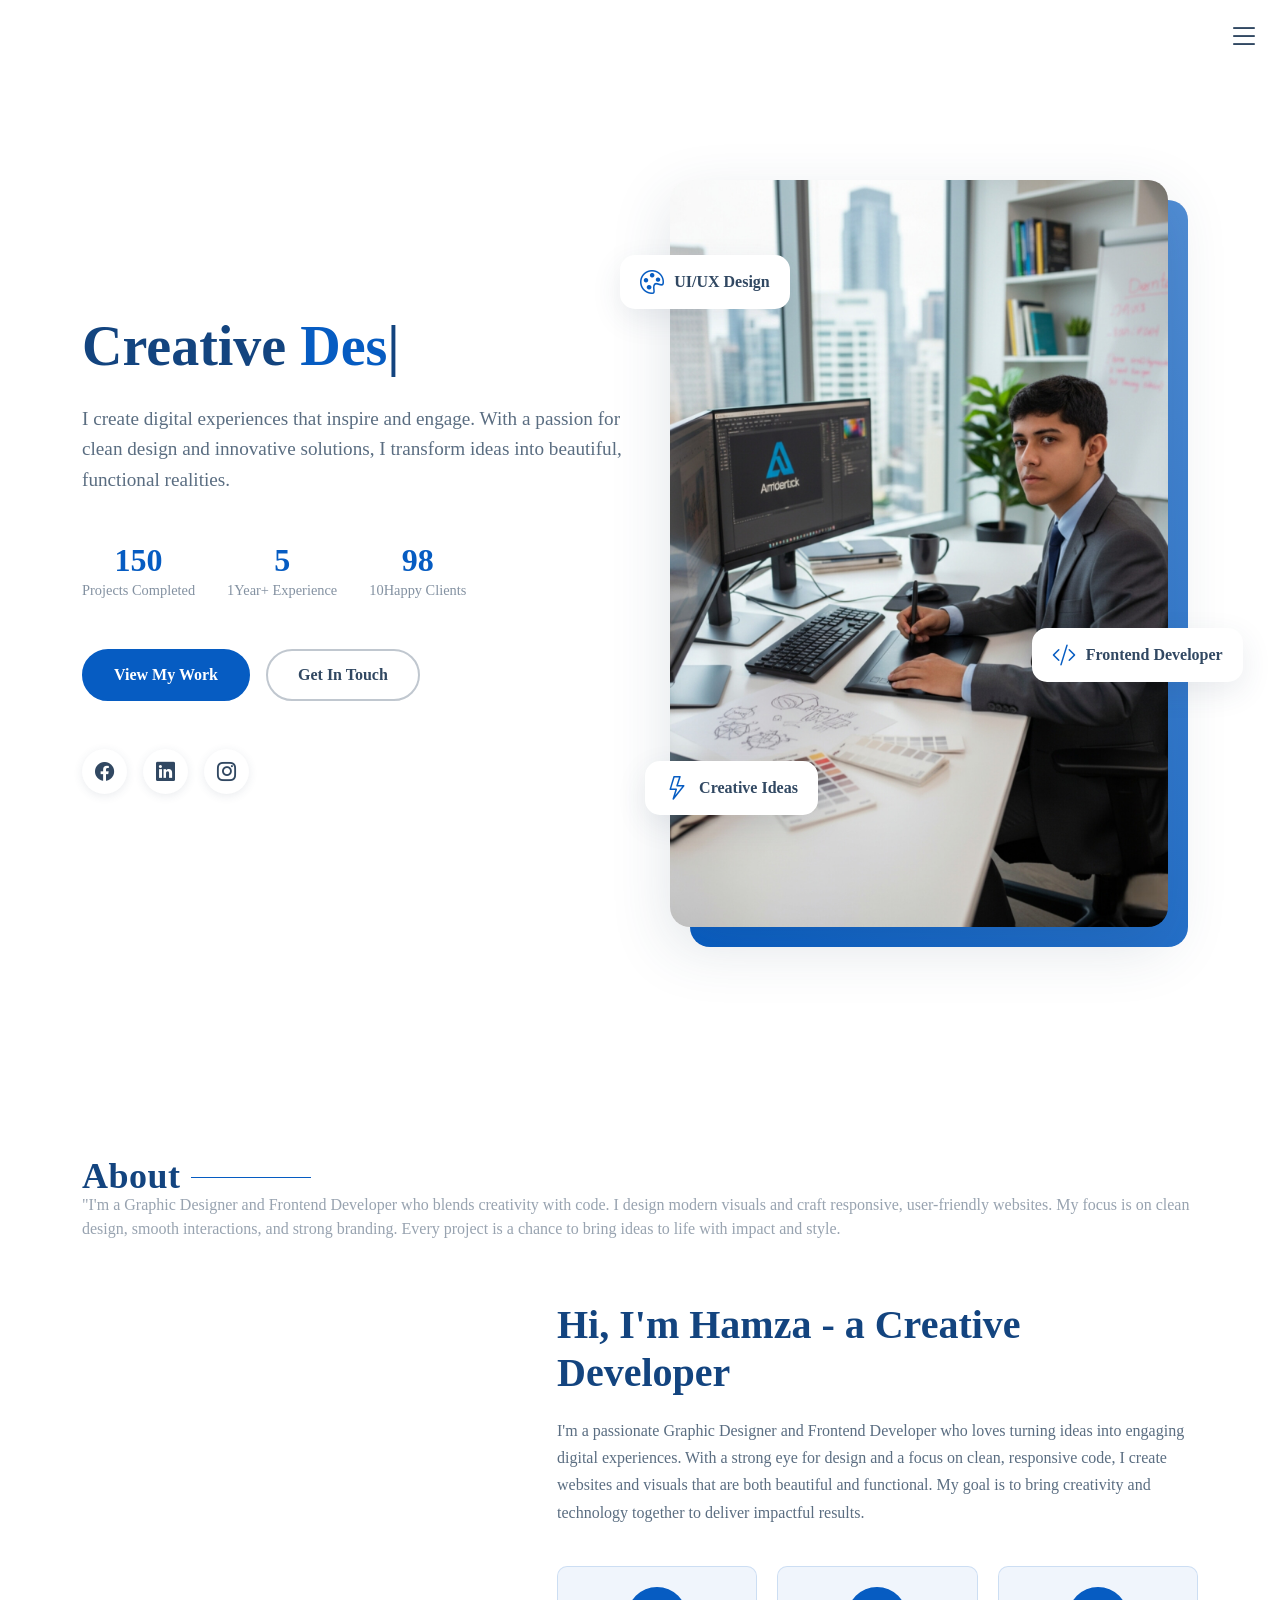
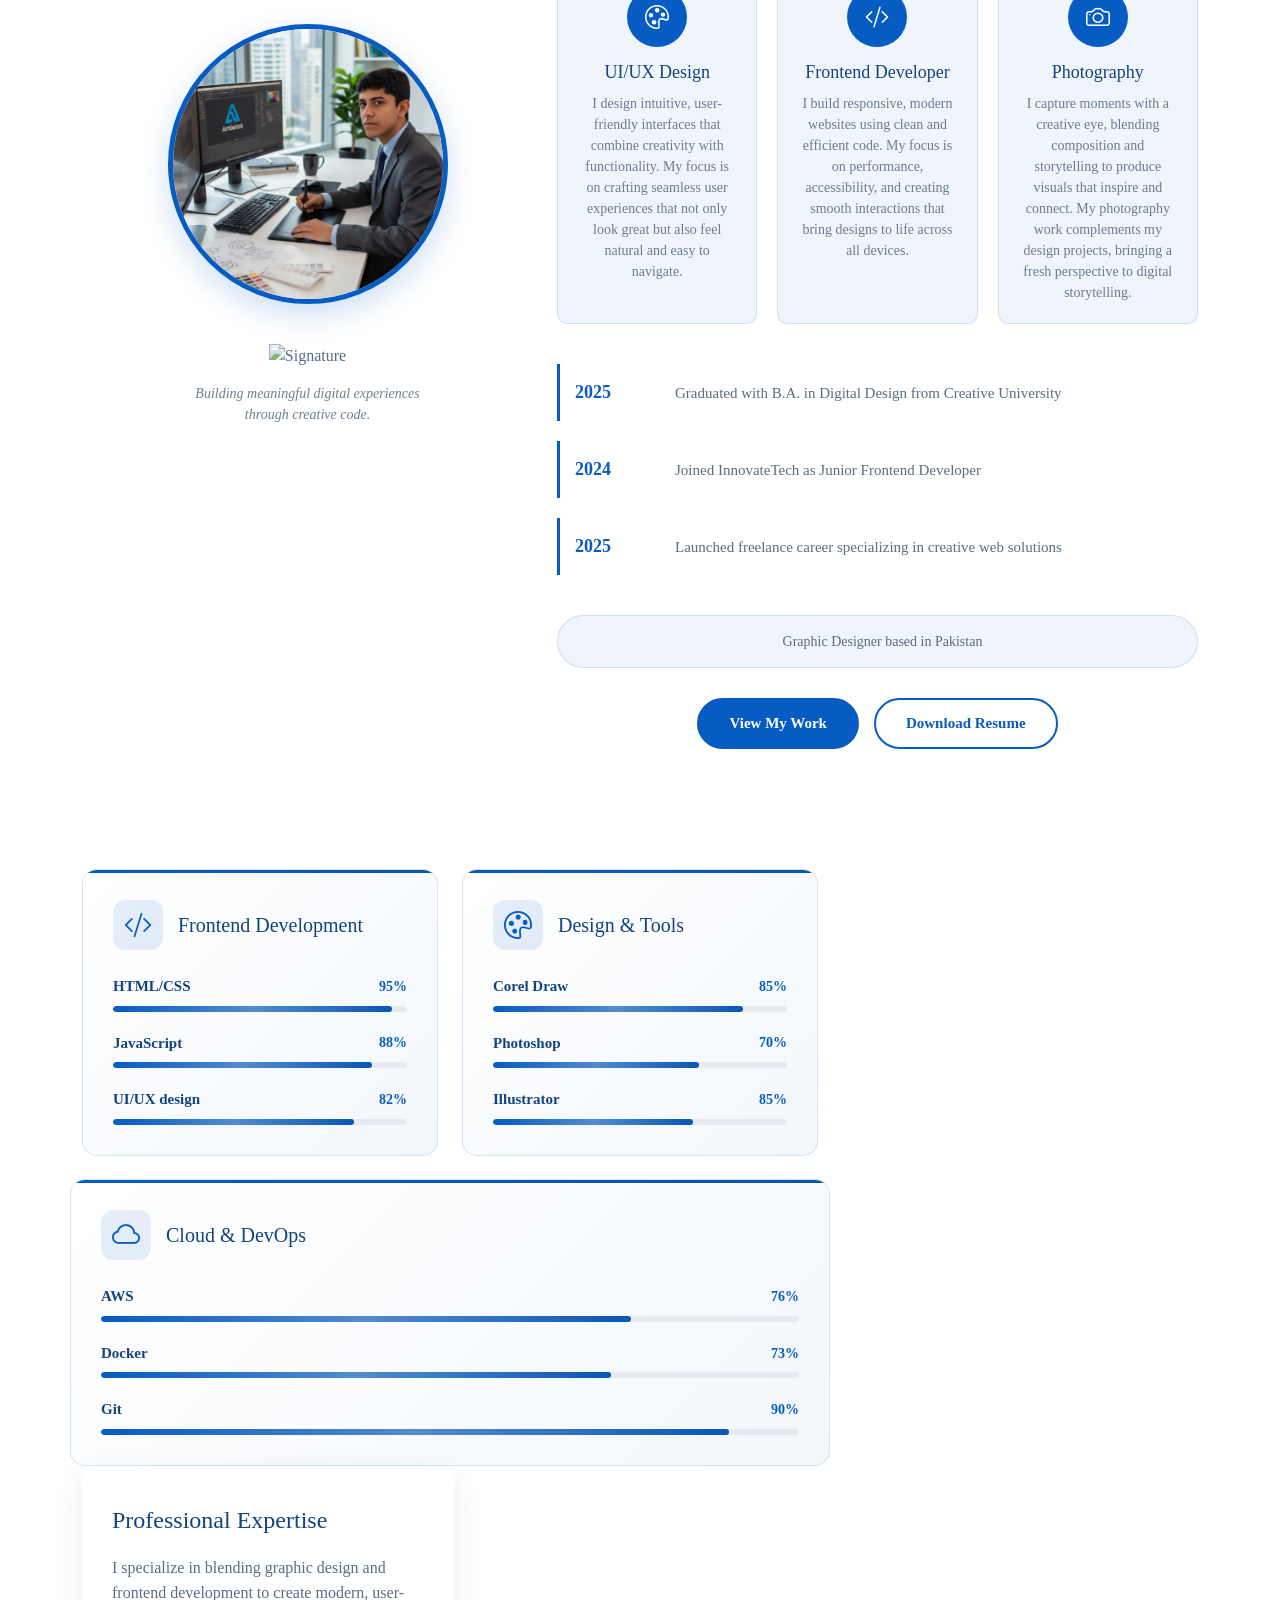
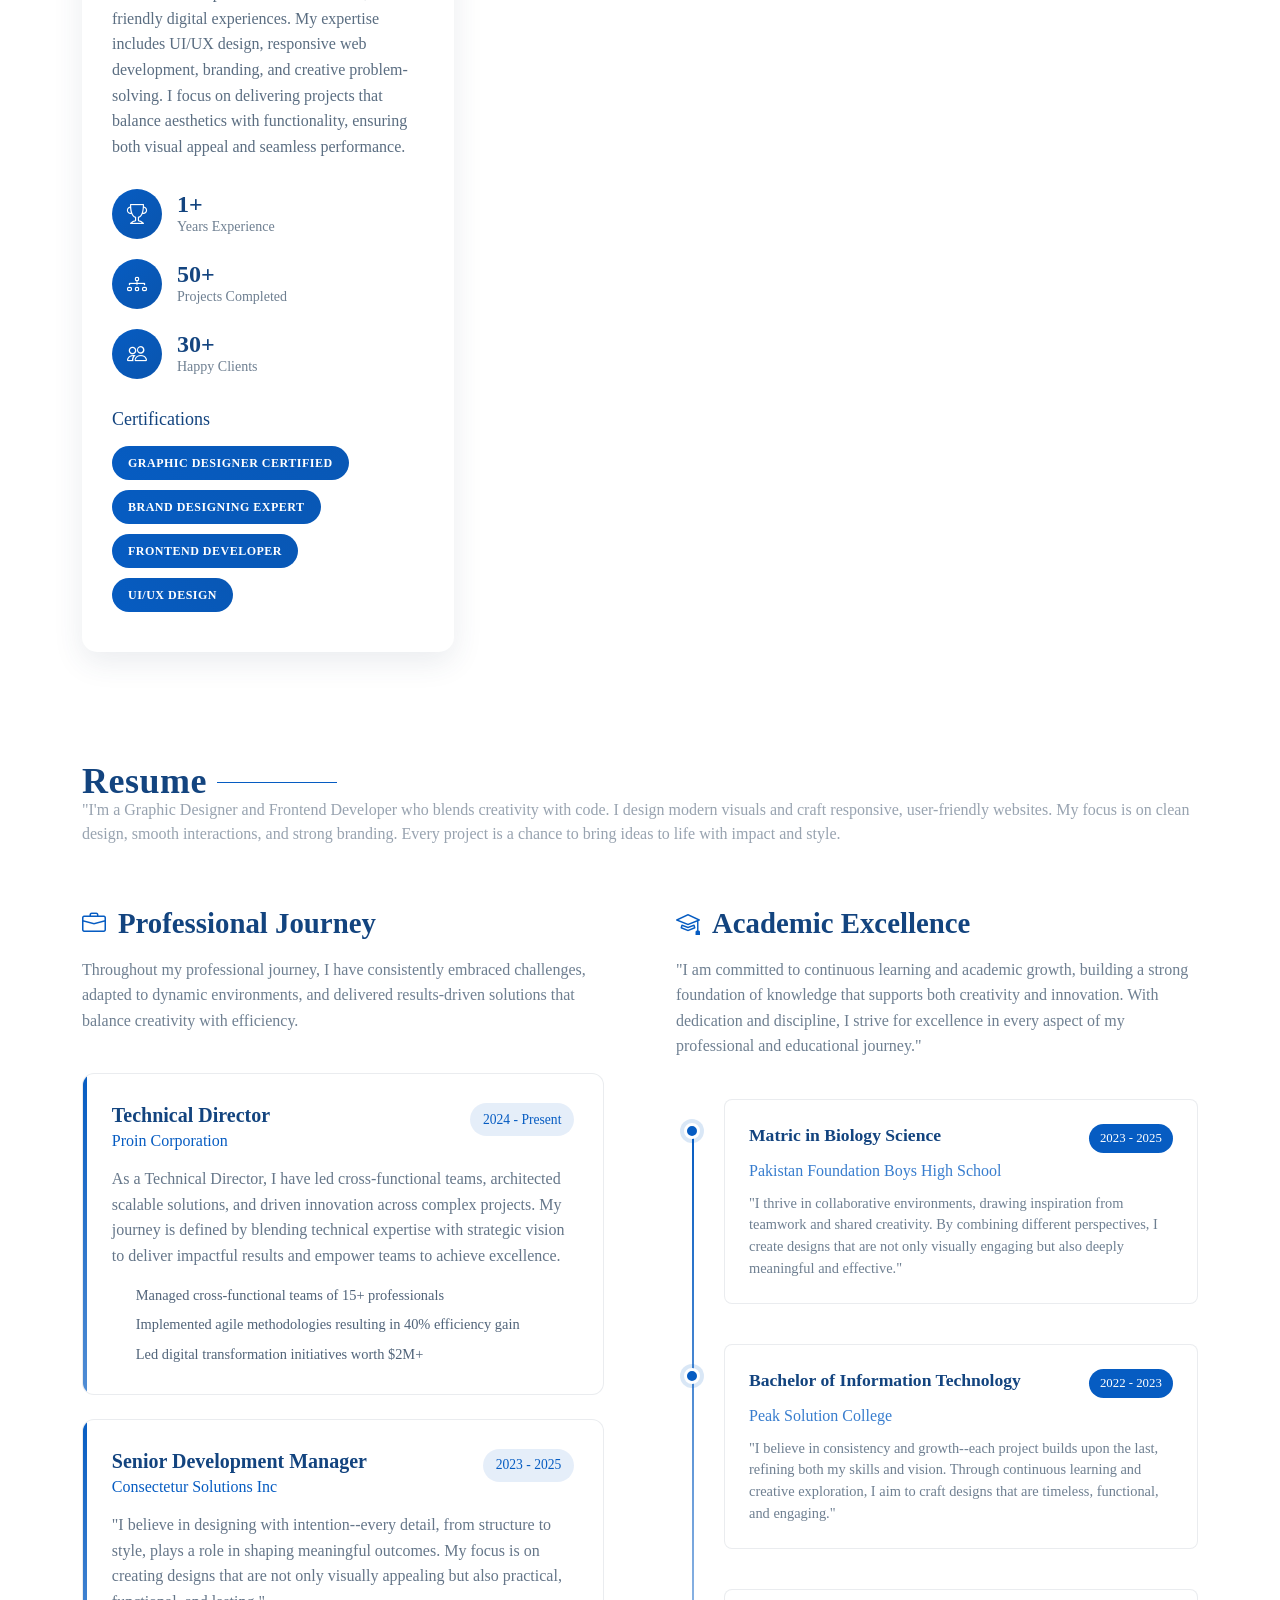
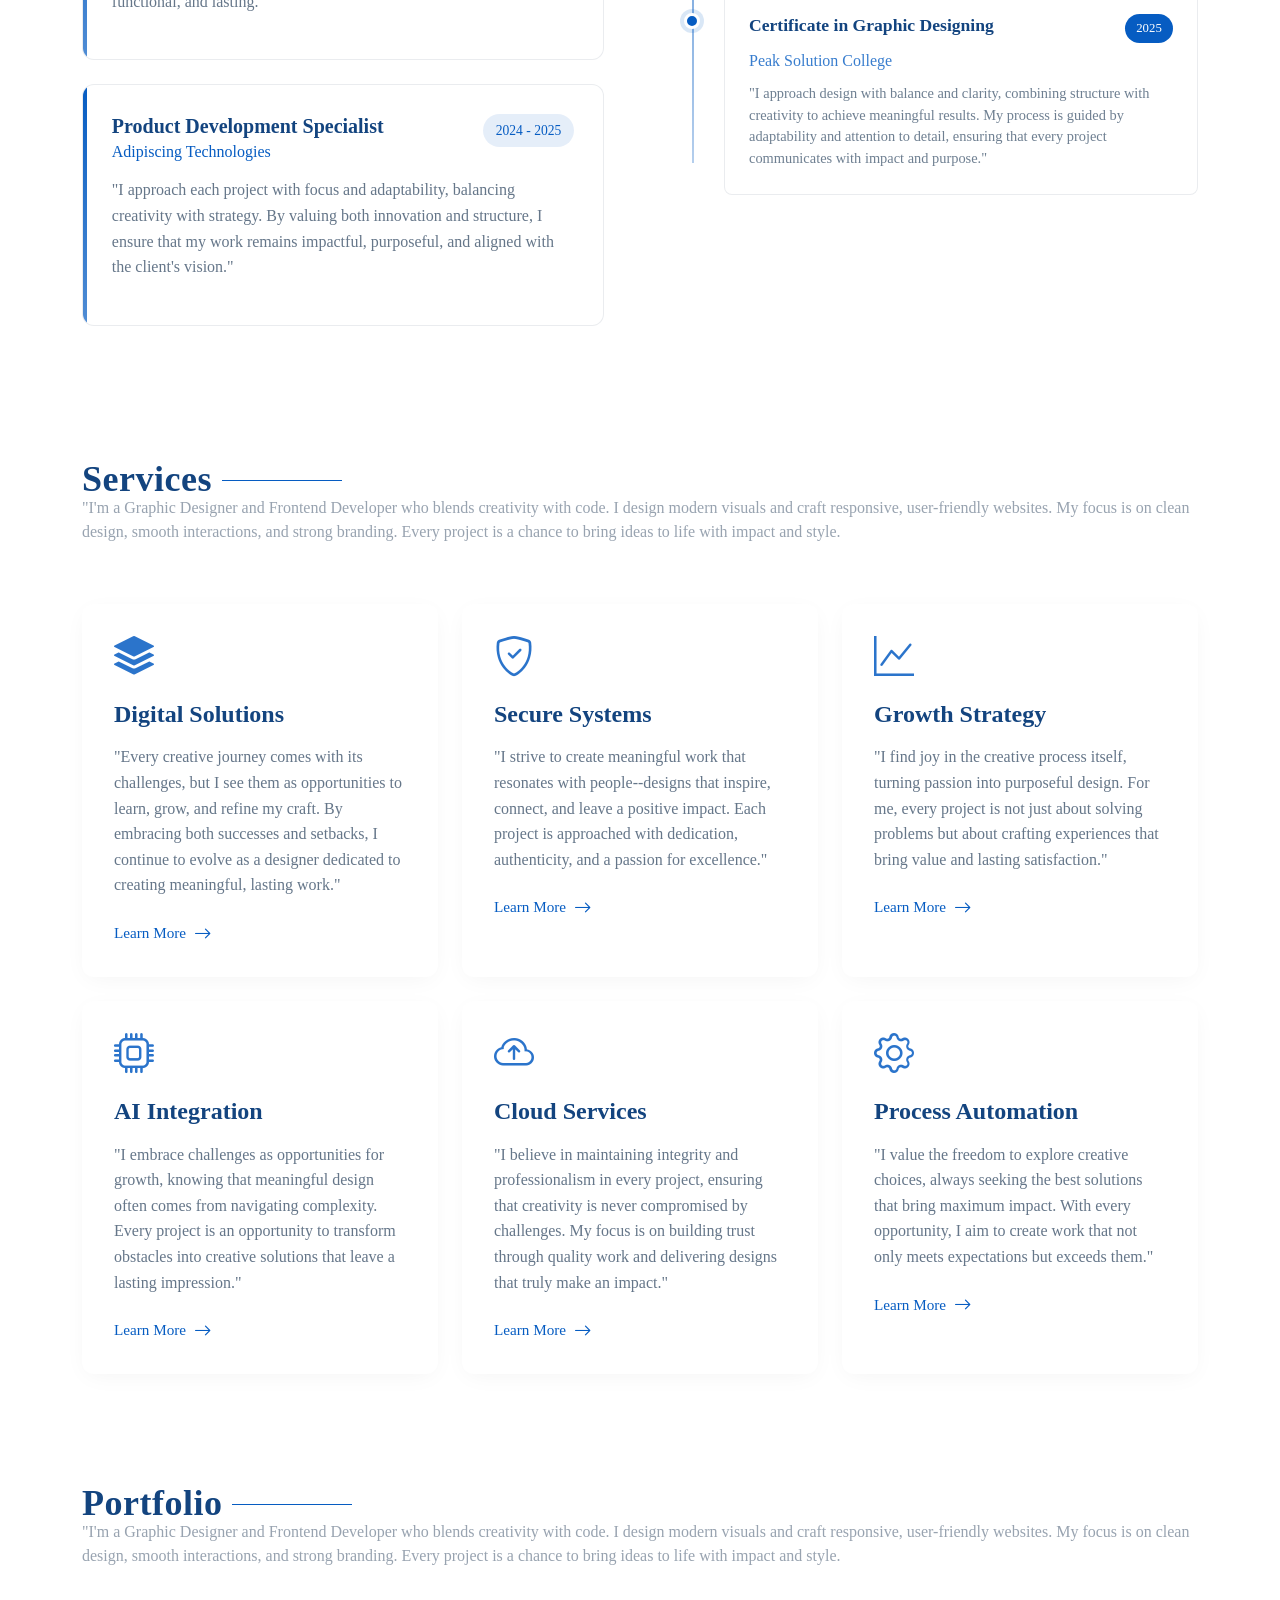
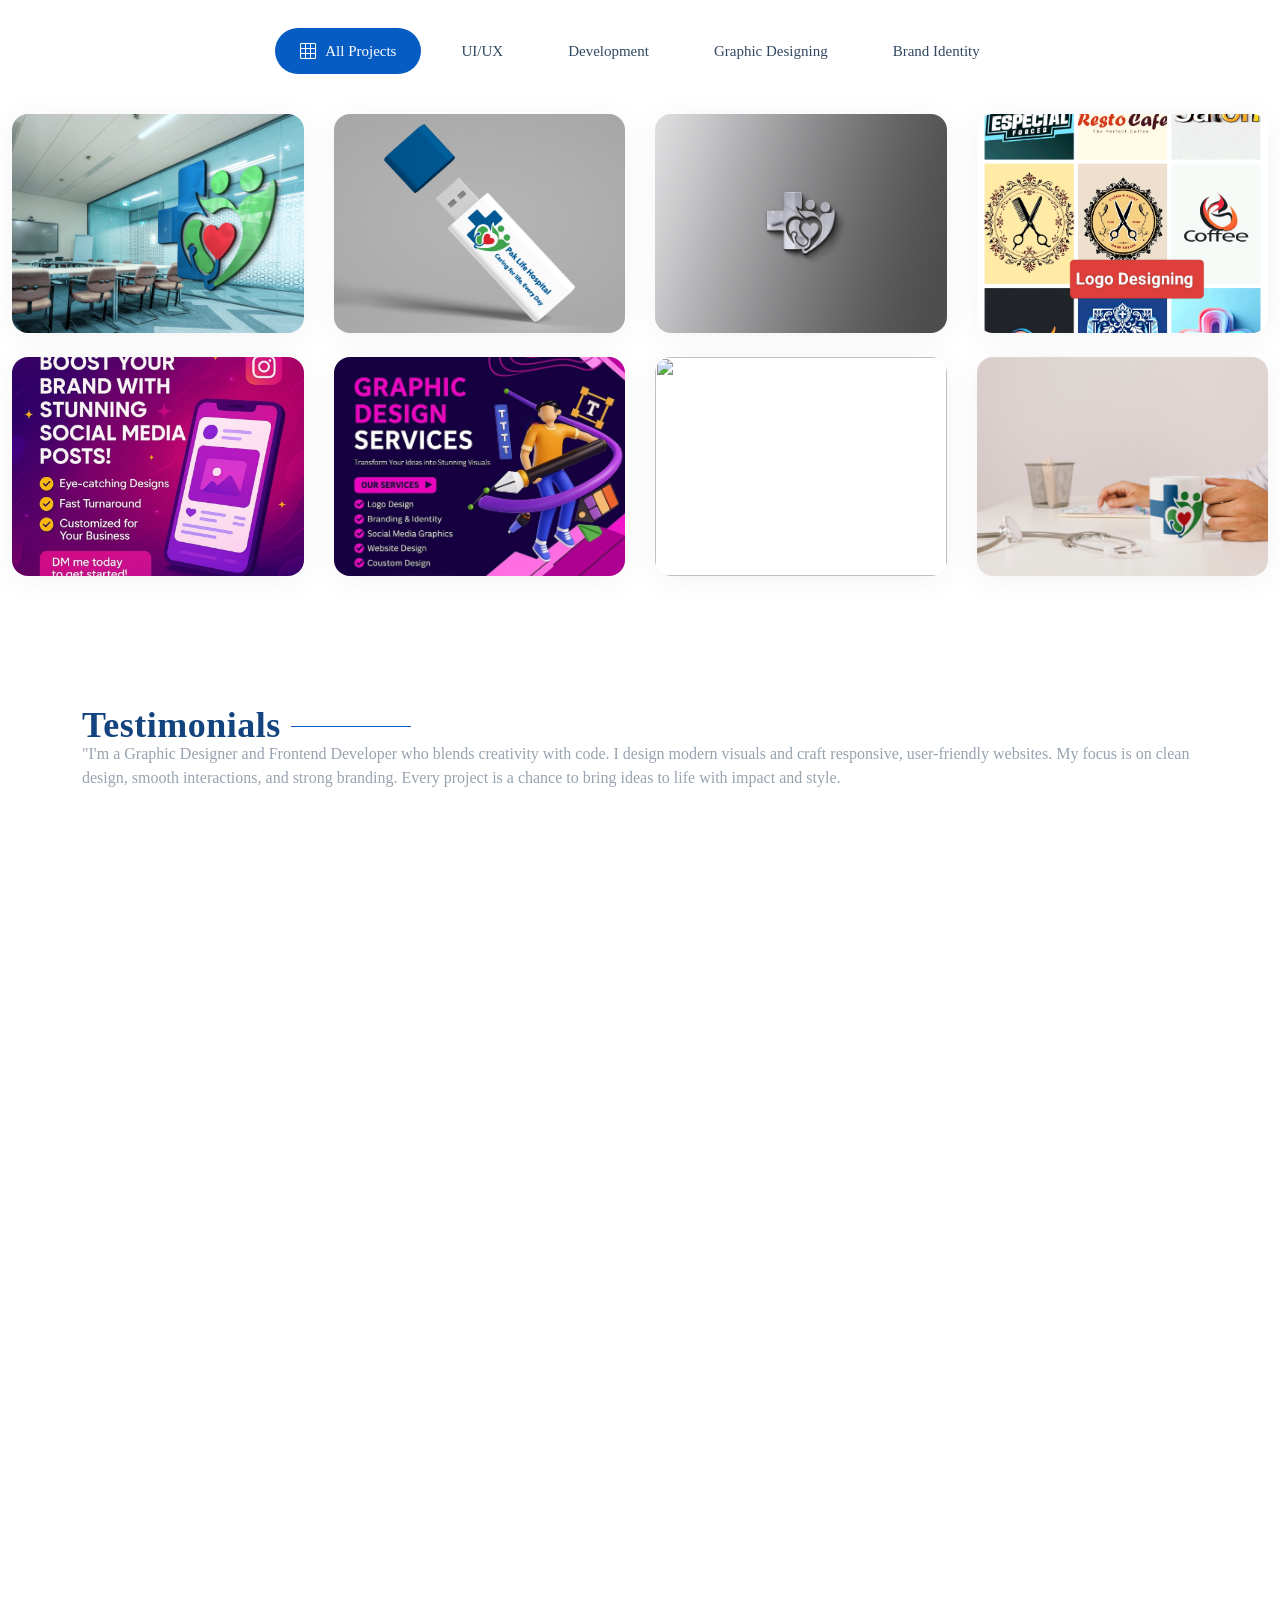
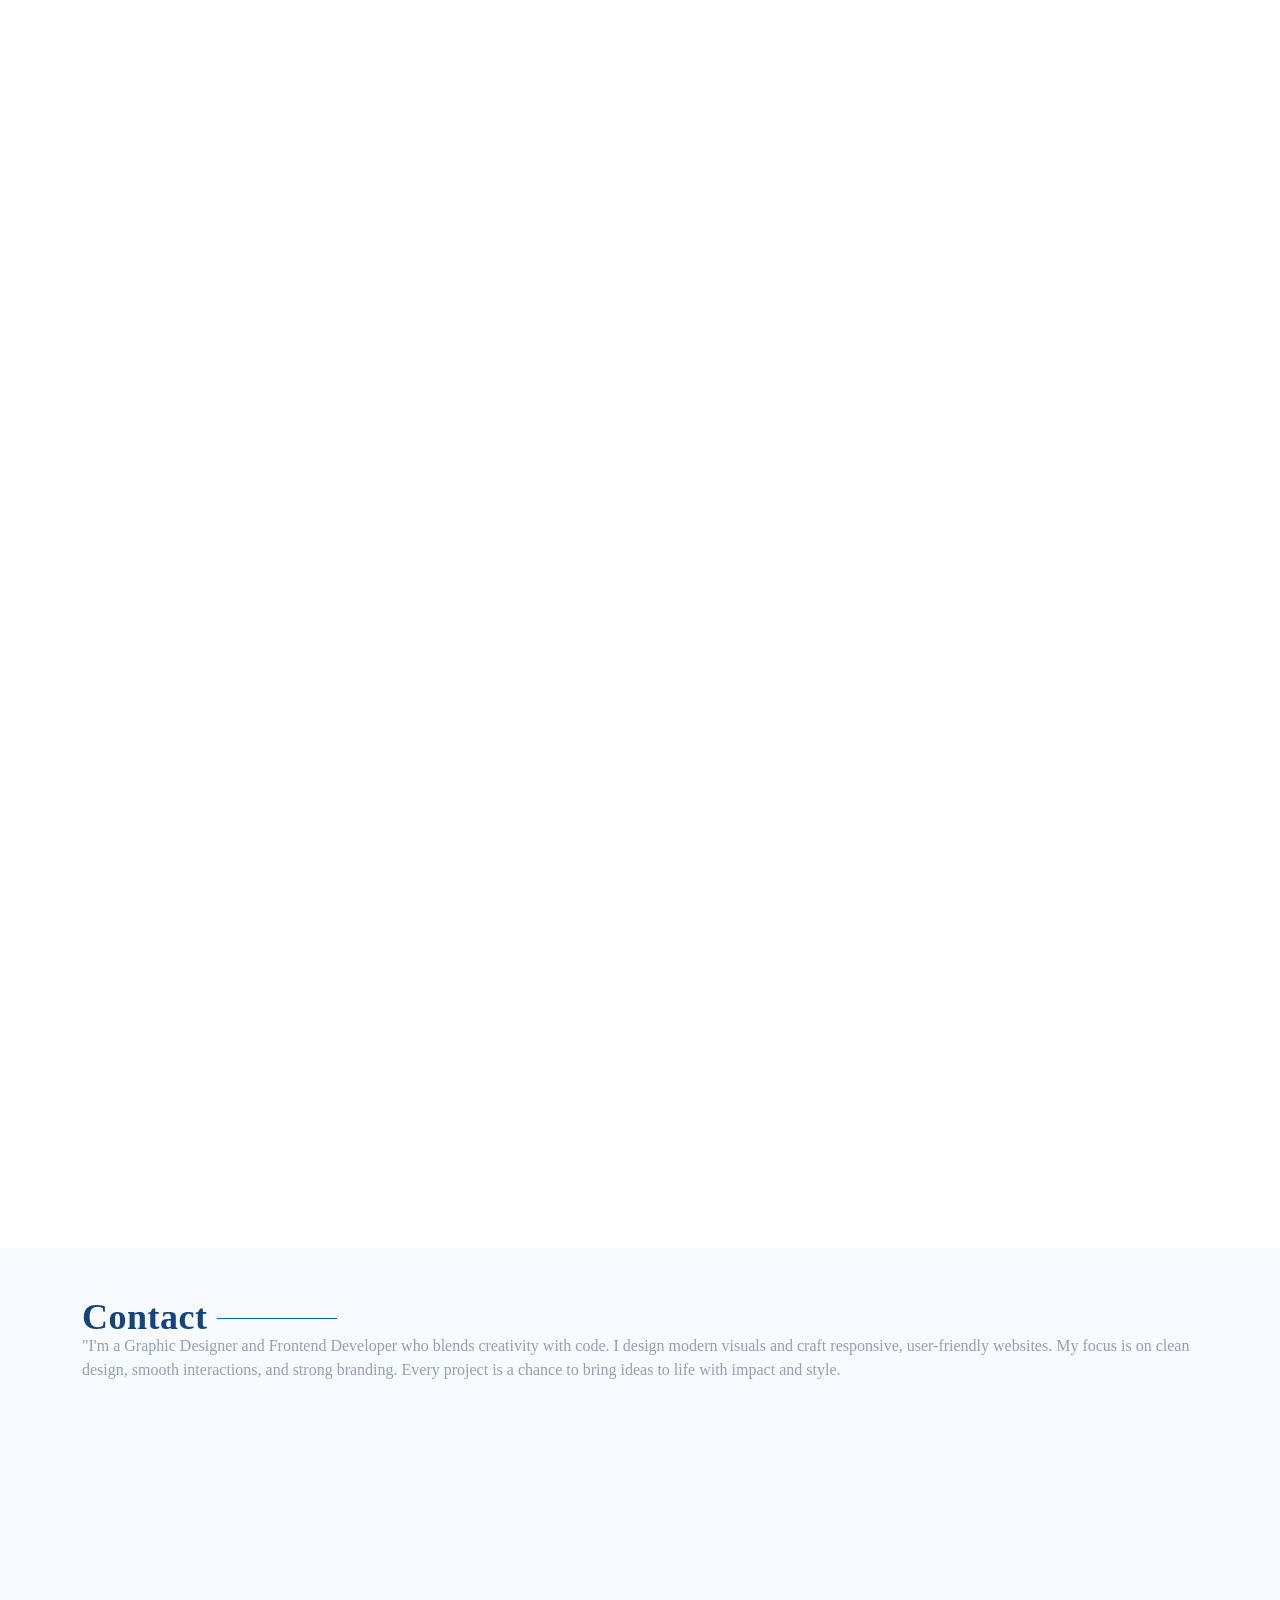
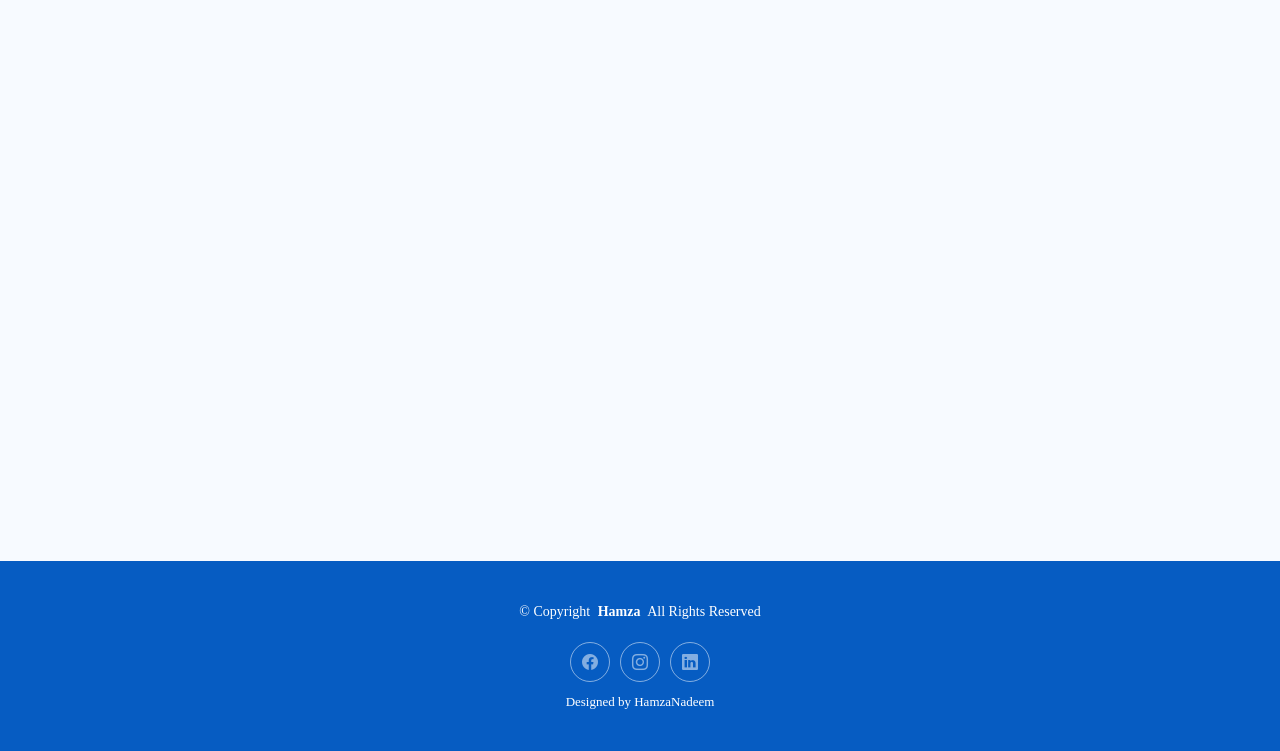
==== commit de25a7ae: "index.html" ====
--- a/index.html
+++ b/index.html
@@ -1344,6 +1344,7 @@
   <script src="imagesloaded.pkgd.min.js"></script>
   <script src="isotope.pkgd.min.js"></script> 
   <script src="isotope.pkgd.min.js"></script>
+  <script src="isotope.pkgd.min.js"></script>
   <script src="swiper-bundle.min.js"></script>
 
   <!-- Main JS File -->
@@ -1351,4 +1352,4 @@
 
 </body>
 
-</html>+</html>
